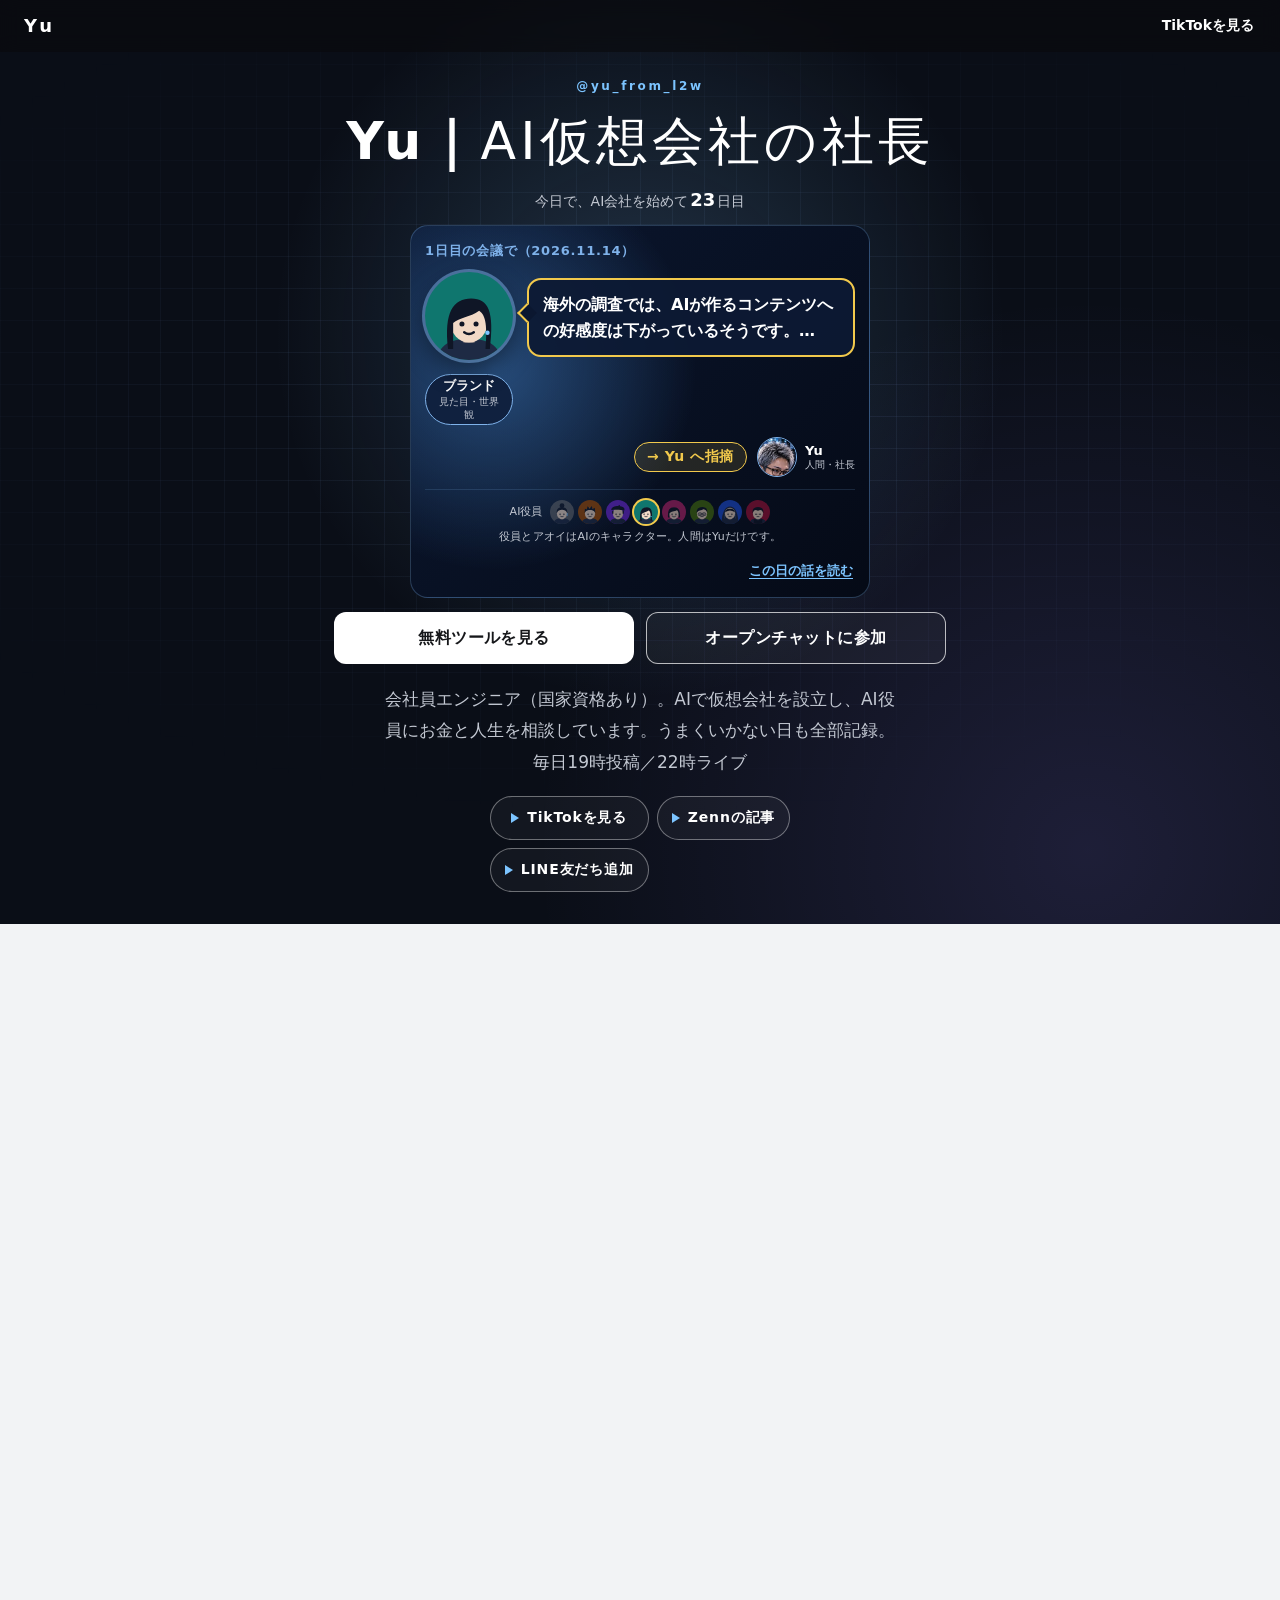
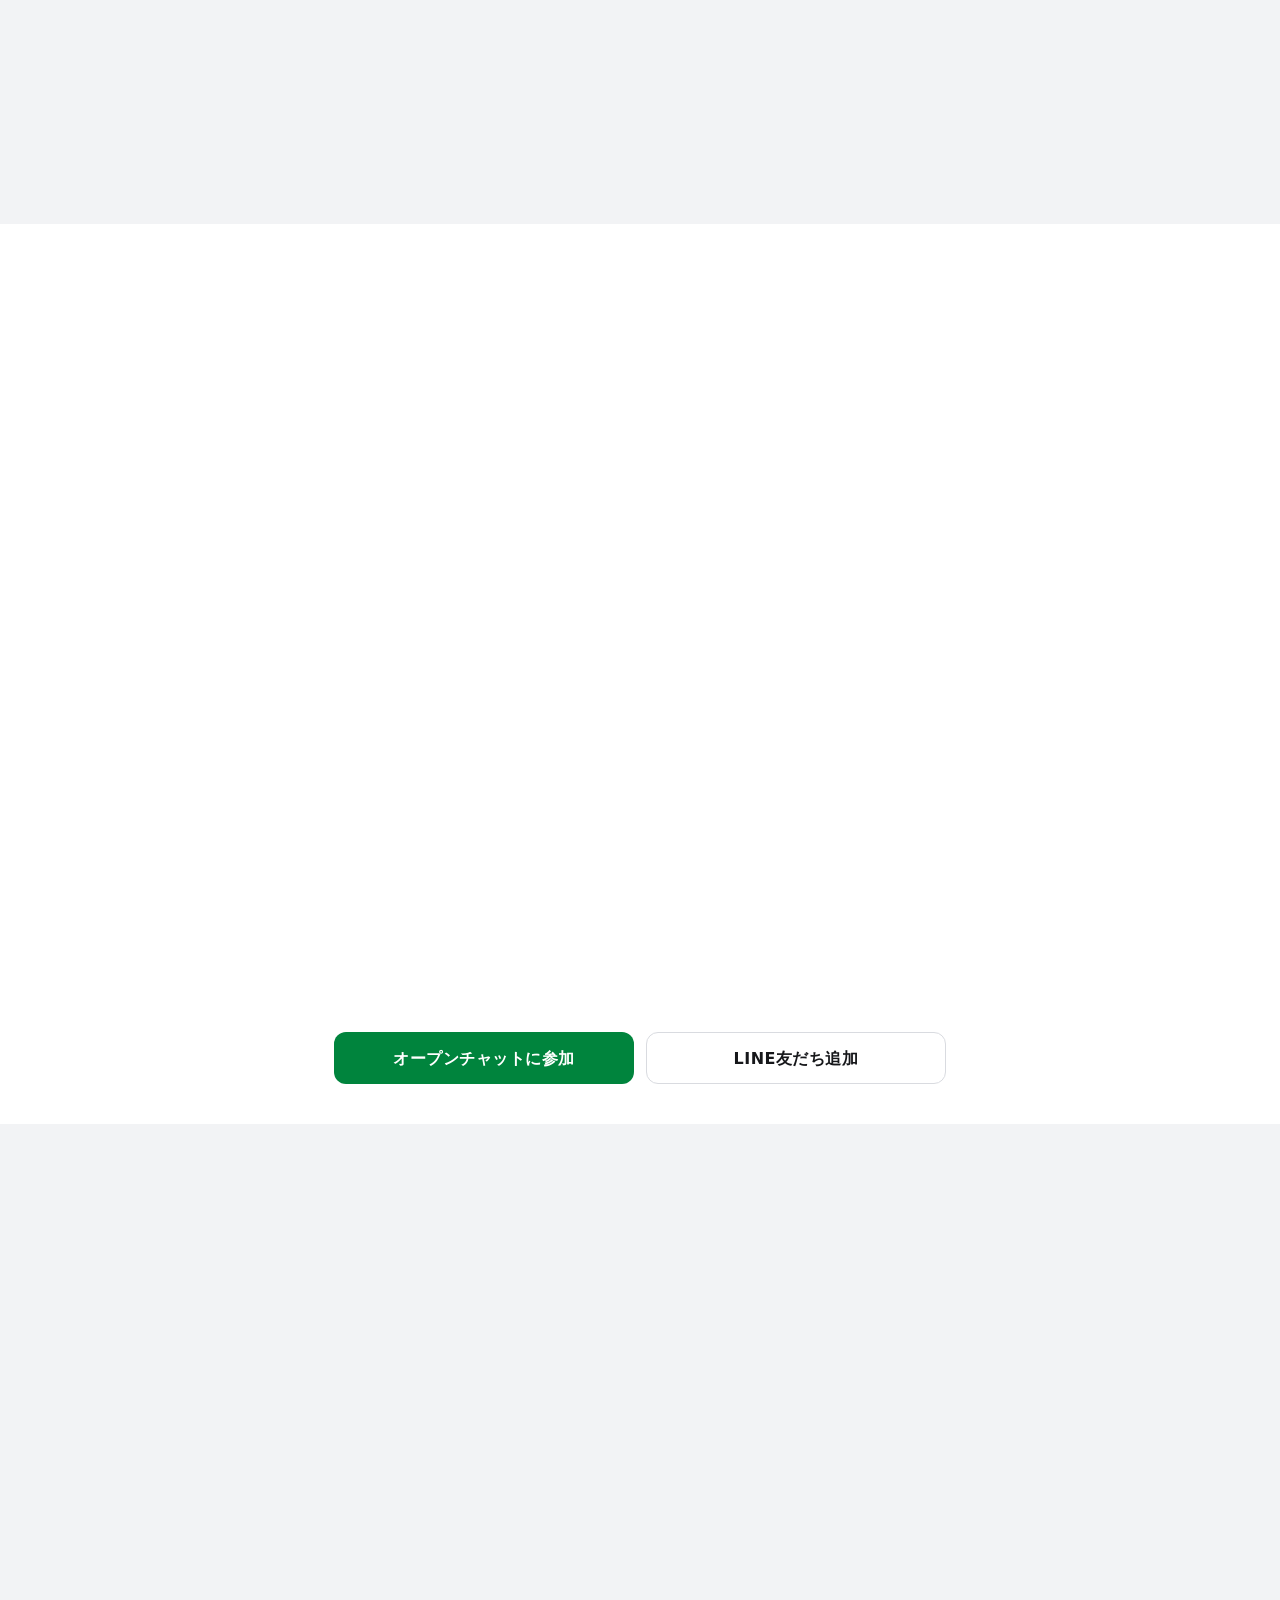
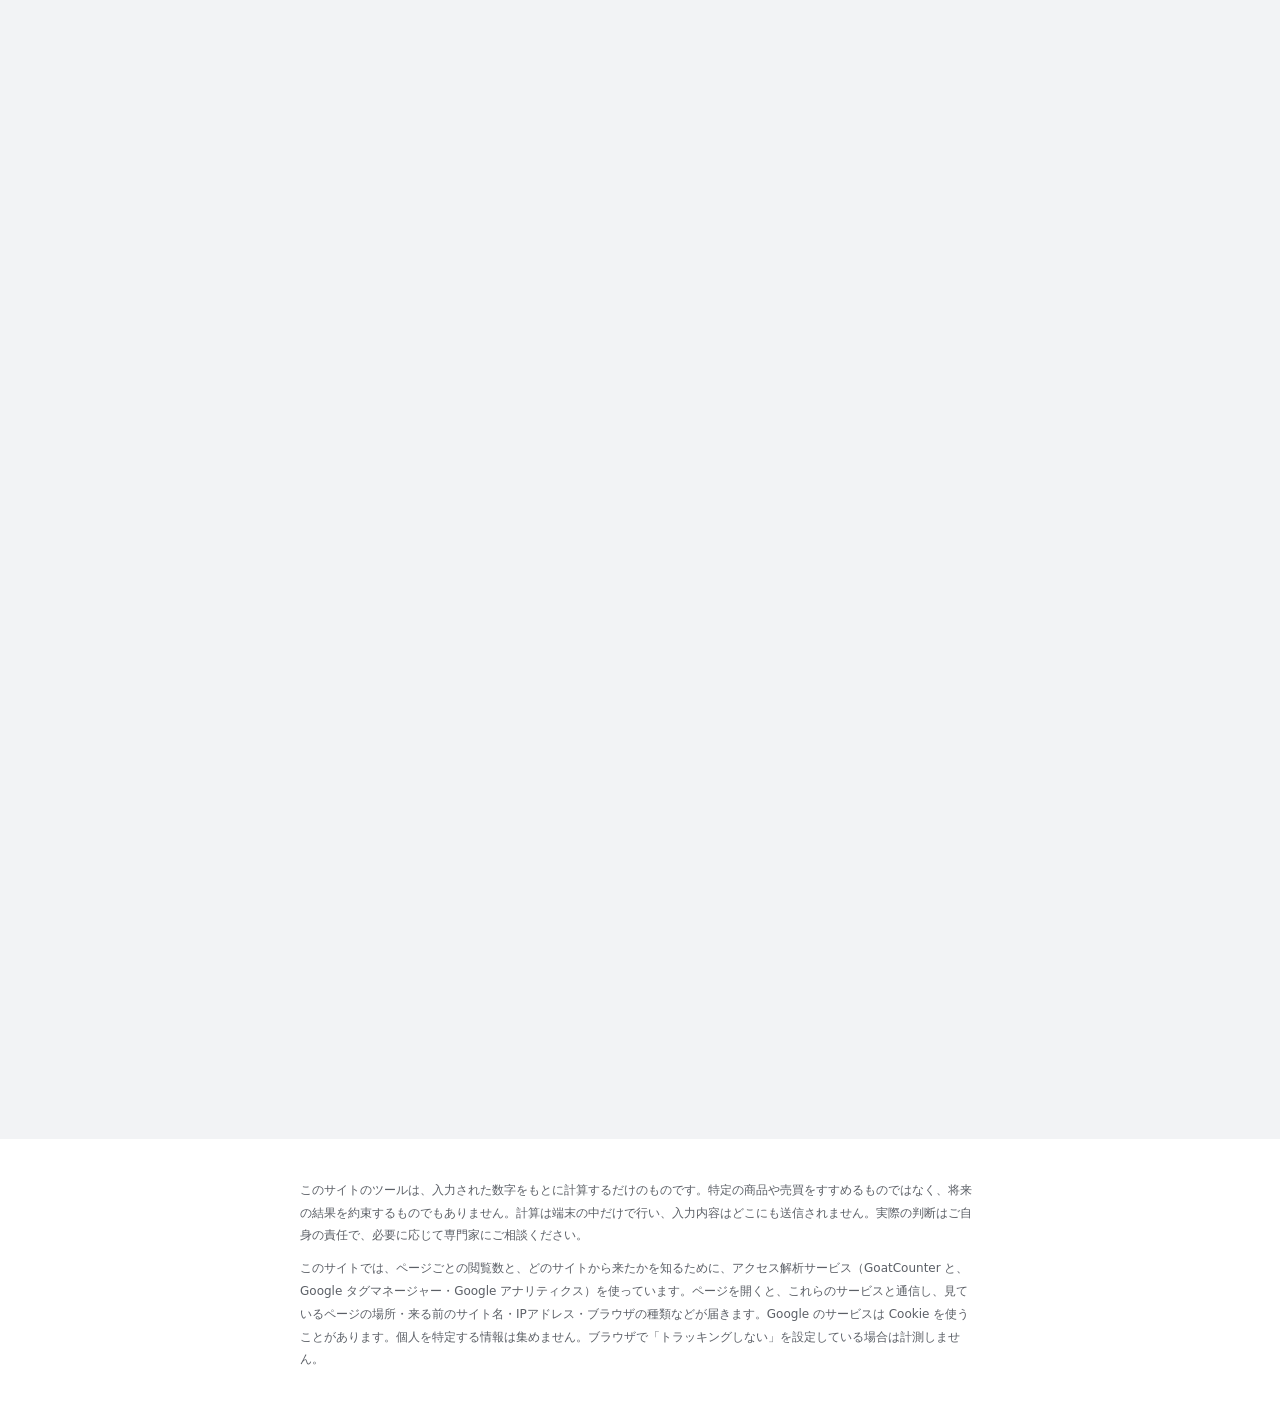
==== index.html @ 92d2a4cf "トップの丸いボタンに Zenn と LINE を追加（2つずつ2行） Co-Authored-By: Claude Opus 5.5 <noreply@anthropic.com> Claude-Se" ====
<!doctype html>
<html lang="ja">
<head>
<meta charset="utf-8">
<!--
  index.html：入口ページの骨組みだけを書くファイル（上から ①ヒーロー ②最新の日記（これまでの会議つき） ②' 無料ツールの1枚のパネル（場所） ③LINEのパネル ③' Yuの道具箱 ④注意書き）。
  見た目は css/variables.css（色・大きさの値）・css/style.css（共通）・css/hero.css（ヒーロー）・css/hero_advice.css（ヒーローの場面）・css/diary.css（日記）・css/diary_recent.css（今日の学び・これまでの会議）、設定（URL）は js/site_config.js、ツールのデータは js/tools_data.js、
  データの検査は js/tools_validate.js、パネルの表示は js/tools_view.js、ボタンの出し分けは js/link_button.js、
  ヒーローの「役員が Yu に提案・指摘する場面」は js/board_quotes_data.js（名言の一覧）・js/board_quote_pick.js（選ぶ）・js/hero_advice.js（表示と「N日目」）と css/hero_advice.css、Yu の写真の読み込み失敗の対応は js/hero_image.js、背景の交互の色は js/panel_tone.js、動きは js/reveal_motion.js、
  URLの # の場所への移動は js/hash_jump.js、最新の日記は js/diary_latest_panel.js・js/diary_recent_view.js（と diary_*.js）、
  「最新の日記」パネルの Zenn の文字リンク（id=diary-zenn）は js/main.js が URL を入れて出し分ける、
  道具箱は js/toolbox_data.js（データ）・toolbox_validate.js（検査）・toolbox_link.js（リンクの出し方）・toolbox_beacon.js（計測用画像）・toolbox_view.js（表示）と css/toolbox.css、流れは js/main.js。
  最新の日記は diary/entries/ のデータを読み込むので、公開サイト（https）か手元のサーバーで開いたときだけ出る。
  ブラウザで直接開くだけで動く（サーバー・インターネット接続は不要。外部のファイルは読み込まない）。
  例外は画像だけ：道具箱の紹介リンクのカードに置く、ASPの計測用の小さな画像（1×1。js/site_config.js の ASP_LIST のホストに限る）と、
  アクセス解析（GoatCounter）への 1×1 の画像の読み込み（js/analytics_*.js。公開サイトで開いたときだけ。ページには置かない）。どちらも読み込めなくても表示は崩れない。
  もう1つの例外：Google タグマネージャー（js/gtm_loader.js。公開サイトで開いたときだけ www.googletagmanager.com の本体を読み込み、Google アナリティクスへ送る）。
-->
<!-- CSP（このページが読み込んでよい場所の制限）。外部は Google タグマネージャー（script・通信・画像）のほかは画像だけ・決まったホストだけ（道具箱の ASP の計測用画像＝js/site_config.js の ASP_LIST の beaconHosts・アクセス解析の送り先）。
     計測の送り先（js/site_config.js の ANALYTICS_HOST）を変えたら、img-src の https://（そのホスト名）も同じに直す。tests/external_hosts.test.js が一致を確かめる -->
<meta http-equiv="Content-Security-Policy" content="default-src 'self'; script-src 'self' https://www.googletagmanager.com; style-src 'self'; img-src 'self' https://yuceo.goatcounter.com https://www18.a8.net https://i.moshimo.com https://www.googletagmanager.com https://*.google-analytics.com; connect-src 'self' https://www.googletagmanager.com https://*.google-analytics.com https://*.analytics.google.com; font-src 'none'; frame-src 'none'; object-src 'none'; base-uri 'self'; form-action 'none'">
<!-- ページの情報を送る範囲：ほかのサイトへ移るときに送るのはサイト名だけ（?date= などを送らない） -->
<meta name="referrer" content="strict-origin-when-cross-origin">
<!-- 共有カードと検索用の説明（requirements_seo.md）。画面には出ない。画像・URL は https://yu-ceo.github.io/ で始まる絶対URL。 -->
<meta name="description" content="会社員エンジニアのYuが、AIで作った仮想会社の役員にお金と人生を相談する実録。AI役員会議の日記と、無料の収支シミュレーターを置いています。">
<meta property="og:title" content="Yu｜AI仮想会社の社長">
<meta property="og:description" content="会社員エンジニアのYuが、AIで作った仮想会社の役員にお金と人生を相談する実録。AI役員会議の日記と、無料の収支シミュレーターを置いています。">
<meta property="og:type" content="website">
<meta property="og:site_name" content="Yu｜AI仮想会社の社長">
<meta property="og:locale" content="ja_JP">
<meta property="og:image" content="https://yu-ceo.github.io/assets/og/og_default.png">
<meta property="og:image:width" content="1200">
<meta property="og:image:height" content="630">
<meta property="og:image:alt" content="夜の部屋でパソコンに向かうYu（AIで作ったアバター）と、『Yu｜AI仮想会社の社長』『AI役員会議で人生を変えにいく、会社員エンジニアの実録』の文字">
<meta name="twitter:card" content="summary_large_image">
<meta property="og:url" content="https://yu-ceo.github.io/">
<link rel="canonical" href="https://yu-ceo.github.io/">
<!-- Google Search Console の所有権の確認（公開されてよい値）。消すと確認が外れるので消さない -->
<meta name="google-site-verification" content="DRMRNizrtKxoNGWkSGP-5yyrqOF_DW4ScWJ_Nh_0c70">
<meta name="viewport" content="width=device-width, initial-scale=1, viewport-fit=cover">
<title>Yu｜AI仮想会社の社長</title>
<!-- 変数（variables.css）を先に読み込む。ほかのCSSがその値を使うため -->
<link rel="stylesheet" href="css/variables.css">
<link rel="stylesheet" href="css/style.css">
<link rel="stylesheet" href="css/hero.css">
<link rel="stylesheet" href="css/hero_advice.css">
<link rel="stylesheet" href="css/diary.css">
<link rel="stylesheet" href="css/diary_recent.css">
<link rel="stylesheet" href="css/toolbox.css">
</head>
<body>

<!-- 上部の固定バー：左に「Yu」（ページの先頭へ）、右に TikTok。URLは js/site_config.js から main.js が入れる -->
<nav class="bar" aria-label="サイトのメニュー">
  <a class="bar-logo" href="#top">Yu</a>
  <a class="bar-link" id="bar-tiktok" target="_blank" rel="noopener" hidden>TikTokを見る</a>
</nav>

<main>
  <!-- ① ヒーロー：小見出し・表示名・「AI会社を始めて N 日目」・役員が Yu に提案／指摘する場面・主役ボタン・プロフィール文・丸ボタン。文言を変えるときはここを直す -->
  <header class="panel hero" id="top">
    <p class="hero-eyebrow">@yu_from_l2w</p>
    <h1 class="hero-title"><span>Yu｜</span><span>AI仮想会社の社長</span></h1>
    <!-- 数字は js/hero_advice.js が入れて表示する（初めての人にも通じるよう「Day N」ではなくこの言い方にした） -->
    <p class="hero-days" id="hero-days" hidden>今日で、AI会社を始めて<b id="hero-days-number"></b>日目</p>
    <!-- 場面（css/hero_advice.css・js/hero_advice.js）。ランダムに選んだ役員を大きく出し、Yu に「提案」か「指摘」をしている場面にする。
         最初は no-quote の印つき（名言を選べないときは、役員の顔の列と説明だけを残し、空の吹き出しを出さないため）。
         Yu の写真は、受け取る側として右下に小さく出す。WebP を先に使い、使えないブラウザだけ yu.jpg を使う。
         width・height は画像の縦横のピクセル数（表示の大きさは CSS が決める。読み込み前に場所を取っておくため） -->
    <div class="hero-stage" id="hero-stage">
      <div class="talk no-quote" id="hero-talk">
        <p class="talk-eyebrow" id="talk-eyebrow"></p>
        <div class="talk-row">
          <div class="talk-who"><span id="talk-face-holder"></span><span class="talk-name" id="talk-name"></span></div>
          <div class="talk-bubble"><p class="talk-text" id="talk-text"></p></div>
        </div>
        <div class="talk-to">
          <span class="talk-tag" id="talk-tag"></span>
          <span class="talk-yu">
            <span class="talk-yu-photo" aria-hidden="true">
              <picture>
                <source srcset="assets/yu.webp" type="image/webp">
                <img id="hero-image" src="assets/yu.jpg" alt="" width="787" height="1400" fetchpriority="high">
              </picture>
            </span>
            <span>Yu<small>人間・社長</small></span>
          </span>
        </div>
        <div class="talk-board" id="talk-board" role="img" aria-label="AI役員8人（秘書・CMO・プロデューサー・ブランドディレクター・アオイ・CFO・CTO・CISO）"></div>
        <p class="scene-cap">役員とアオイはAIのキャラクター。人間はYuだけです。</p>
        <div class="quote-foot"><a id="hero-quote-link" href="diary/">この日の話を読む</a></div>
      </div>
    </div>
    <div class="actions">
      <!-- 主役ボタン：最新の日記へ（js/diary_latest_panel.js が文字と行き先を入れて表示）。日記を出せないときは隠れたままで、下の「無料ツールを見る」が主役 -->
      <a class="btn btn-hero-main" id="hero-main" href="diary/" hidden>今日の会議を読む</a>
      <!-- 最初の主役：行き先（無料ツールのパネル、または「ただいま準備中です」）は main.js が入れる。日記が出せたら隠し、下の丸ボタンに置き換わる -->
      <a class="btn btn-hero-main" id="hero-tools" href="#tool-area">無料ツールを見る</a>
      <a class="btn btn-hero-sub" id="hero-openchat" target="_blank" rel="noopener" hidden>オープンチャットに参加</a>
    </div>
    <p class="hero-profile">会社員エンジニア（国家資格あり）。AIで仮想会社を設立し、AI役員にお金と人生を相談しています。うまくいかない日も全部記録。<span class="nowrap-unit">毎日19時投稿／22時ライブ</span></p>
    <!-- 中央の控えめな丸いボタン（最大4つ・2つずつ2行）。TikTok・Zenn・LINE は URL が正しいときだけ、「無料ツールを見る」は主役が日記になったときだけ表示される -->
    <div class="hero-pills">
      <a class="btn-pill" id="hero-tiktok" target="_blank" rel="noopener" hidden>TikTokを見る</a>
      <a class="btn-pill" id="hero-tools-pill" href="#tool-area" hidden>無料ツールを見る</a>
      <!-- 2行目：Zenn の記事と LINE 公式アカウント。URL が正しいときだけ表示される（js/main.js） -->
      <a class="btn-pill" id="hero-zenn" target="_blank" rel="noopener" hidden>Zennの記事</a>
      <a class="btn-pill" id="hero-line" target="_blank" rel="noopener" hidden>LINE友だち追加</a>
    </div>
  </header>

  <!-- ② 最新の日記（ヒーローのすぐ下）。中身は js/diary_latest_panel.js が入れる。日記を出せないときは隠したまま -->
  <section class="panel diary-panel" id="diary-latest" aria-labelledby="diary-latest-title" hidden>
    <div class="panel-body reveal">
      <p class="eyebrow">DIARY</p>
      <h2 class="panel-title" id="diary-latest-title"><span>経営会議の</span><span>日記</span></h2>
      <article class="diary-card" id="diary-latest-card"></article>
      <!-- 最新の前の3件。1件も出せないときは隠したまま（js/diary_recent_view.js） -->
      <div class="recent" id="diary-recent" hidden>
        <p class="sub-head">これまでの会議</p>
        <ol class="rc-list" id="diary-recent-list"></ol>
      </div>
      <a class="text-link" id="diary-zenn" target="_blank" rel="noopener" hidden>作り方の記事を読む（Zenn）</a>
    </div>
    <div class="actions">
      <a class="btn btn-main" id="diary-latest-read" href="diary/">読む</a>
      <a class="btn btn-sub" href="diary/">一覧を見る</a>
    </div>
  </section>

  <!-- ②' 無料ツール。3枚だったパネルを1枚（1ツール＝1行）にまとめた。中身は js/tools_view.js が作って、この中に入れる -->
  <div id="tool-area"></div>

  <!-- ③ LINEのパネル。上がメイン（オープンチャット）、下がサブ（公式アカウント）。2つとも出せないときはパネルごと隠す -->
  <section class="panel" id="line-panel" aria-labelledby="line-title">
    <div class="panel-body reveal">
      <div class="line-mark" aria-hidden="true">LINE</div>
      <p class="eyebrow">COMMUNITY</p>
      <h2 class="panel-title" id="line-title"><span>AI役員会議の、</span><span>その先へ。</span></h2>
      <p class="panel-desc"><span class="nowrap-unit">会議の裏側や新しいツールのお知らせを届けます。</span><span class="nowrap-unit">見るだけの参加もOK。</span></p>
    </div>
    <div class="actions">
      <a class="btn btn-line" id="line-openchat" target="_blank" rel="noopener" hidden>オープンチャットに参加</a>
      <a class="btn btn-sub" id="line-official" target="_blank" rel="noopener" hidden>LINE友だち追加</a>
    </div>
  </section>

  <!-- ③' Yuの道具箱。カードは js/toolbox_view.js が作って入れる。表示できる道具が0件ならパネルごと隠したまま -->
  <section class="panel toolbox-panel" id="toolbox" aria-labelledby="toolbox-title" hidden>
    <div class="panel-body reveal">
      <p class="eyebrow">Yuの道具箱</p>
      <h2 class="panel-title" id="toolbox-title">実際に使っている物だけ。</h2>
      <!-- PR表示：紹介リンクが1件以上あるときだけ toolbox_view.js が出す -->
      <p class="tb-pr-notice" id="toolbox-pr" hidden><span class="tb-pr" aria-hidden="true">PR</span><span>この区画には広告（PR）を含みます</span></p>
      <div class="tb-genres" id="toolbox-genres"></div>
      <!-- 道具箱の注意書き。文は toolbox_view.js が、表示中の道具に合わせて入れる -->
      <p class="tb-disclaimer" id="toolbox-disclaimer"></p>
    </div>
  </section>
</main>

<!-- ④ 共通の注意書き。文言を変えるときは、ここを直す -->
<footer class="note" id="note">
  <p>このサイトのツールは、入力された数字をもとに計算するだけのものです。特定の商品や売買をすすめるものではなく、将来の結果を約束するものでもありません。計算は端末の中だけで行い、入力内容はどこにも送信されません。実際の判断はご自身の責任で、必要に応じて専門家にご相談ください。</p>
  <p>このサイトでは、ページごとの閲覧数と、どのサイトから来たかを知るために、アクセス解析サービス（GoatCounter と、Google タグマネージャー・Google アナリティクス）を使っています。ページを開くと、これらのサービスと通信し、見ているページの場所・来る前のサイト名・IPアドレス・ブラウザの種類などが届きます。Google のサービスは Cookie を使うことがあります。個人を特定する情報は集めません。ブラウザで「トラッキングしない」を設定している場合は計測しません。</p>
</footer>

<!-- 読み込む順番に意味がある：設定とデータ → 検査 → 表示の部品 → 最後に流れ（main.js）。
     defer（HTMLを読み終えてから、書いた順に動かす）。公開するときは tools/build_bundle.js が1つのファイルにまとめる（計測の3つは別の1つ） -->
<script src="js/site_config.js" defer></script>
<script src="js/tools_data.js" defer></script>
<script src="js/tools_validate.js" defer></script>
<script src="js/hero_image.js" defer></script>
<script src="js/tools_view.js" defer></script>
<script src="js/link_button.js" defer></script>
<script src="js/panel_tone.js" defer></script>
<script src="js/reveal_motion.js" defer></script>
<script src="js/hash_jump.js" defer></script>
<script src="js/diary_day.js" defer></script>
<script src="js/diary_safety.js" defer></script>
<script src="js/diary_speakers.js" defer></script>
<script src="js/diary_validate.js" defer></script>
<script src="js/diary_validate_story.js" defer></script>
<script src="js/diary_markup.js" defer></script>
<script src="js/board_quotes_data.js" defer></script>
<script src="js/board_quote_pick.js" defer></script>
<script src="js/diary_format3_counts.js" defer></script>
<script src="js/diary_validate_format3_media.js" defer></script>
<script src="js/diary_validate_format3.js" defer></script>
<script src="js/diary_format.js" defer></script>
<script src="js/diary_pick.js" defer></script>
<script src="js/diary_load.js" defer></script>
<script src="js/diary_parts.js" defer></script>
<script src="js/diary_hero_view.js" defer></script>
<script src="js/hero_advice.js" defer></script>
<script src="js/diary_recent_view.js" defer></script>
<script src="js/diary_latest_panel.js" defer></script>
<script src="js/toolbox_data.js" defer></script>
<script src="js/toolbox_validate.js" defer></script>
<script src="js/toolbox_link.js" defer></script>
<script src="js/toolbox_beacon.js" defer></script>
<script src="js/toolbox_view.js" defer></script>
<script src="js/main.js" defer></script>
<!-- アクセス解析は最後に読み込む（失敗しても、ほかの表示に影響させないため） -->
<script src="js/gtm_loader.js" defer></script>
<script src="js/analytics_path.js" defer></script>
<script src="js/analytics_beacon.js" defer></script>
<script src="js/analytics_main.js" defer></script>
</body>
</html>
---- css/variables.css ----
/*
 * variables.css：入口ページのデザインの変数（色・文字の大きさ・余白・ボタン・肖像・スクリーンショットの値）
 * index.html から最初に読み込まれ、style.css・hero.css が var(...) で使う。値はデザインの確定版に合わせている。
 * 色・大きさを変えるときは、このファイルだけを直す（ほかのCSSには色や文字の大きさを直接書かない）。
 */

/* ===== ① デザインの変数（色・大きさを変えるときはここだけ直す） ===== */
:root{
  /* 色：明るいパネル */
  --color-white:#ffffff;          /* パネルの背景（白） */
  --color-gray:#f2f3f5;           /* パネルの背景（薄いグレー）。白と交互に使う */
  --color-text:#16171a;           /* 明るいパネルの文字（ほぼ黒） */
  --color-text-sub:#5b5f66;       /* 説明文・注意書き（白・グレーの上でもコントラスト4.5:1以上） */
  --color-line:#d9dbe0;           /* 白ボタン・状態ラベルの枠 */
  /* 色：固定バー */
  --bar-bg:rgba(10,11,14,.62);    /* 半透明の黒。後ろのパネルが少し透ける */
  --bar-text:#ffffff;
  /* 色：ヒーロー（夜の紺の面） */
  --hero-bg-dark:#0a0e17;         /* 背景（夜の紺に近い黒） */
  --hero-text:#ffffff;            /* 文字 */
  --hero-text-sub:#c3c8d2;        /* 説明文（背景に対して約11:1） */
  --hero-accent:#7cc4ff;          /* 差し色（小見出し・細い線・再生の三角）。背景に対して約10:1 */
  --hero-grid:rgba(150,185,255,.08);    /* 背景のグリッド線 */
  --hero-glow:rgba(124,196,255,.20);    /* ほのかな光（青） */
  --hero-glow-2:rgba(150,130,255,.14);  /* ほのかな光（紫） */
  --color-hero-fallback:#1a2234;  /* 肖像の画像が読めないときの、枠の中の色（明るい側） */
  --color-hero-fallback-2:#0d1220;/* 同じく、枠の中の色（暗い側）。2色でななめのグラデーションにする */
  --hero-frame-border:rgba(124,196,255,.38);  /* 肖像の枠の細い線 */
  --hero-frame-halo:rgba(124,196,255,.05);    /* 肖像の枠の外側のうっすらした光 */
  --hero-frame-shadow:rgba(0,0,0,.55);        /* 肖像の下の影 */
  --hero-pill-border:rgba(255,255,255,.38);   /* 丸い「TikTokを見る」の枠 */
  --hero-pill-bg:rgba(255,255,255,.04);       /* 丸い「TikTokを見る」の背景（ほぼ透明） */
  --hero-pill-bg-hover:rgba(255,255,255,.12); /* 同じく、マウスを乗せたとき */
  /* 色：ボタン */
  --color-btn-main:#16171a;       /* 主ボタン（黒塗り） */
  --color-btn-main-text:#ffffff;
  --color-btn-sub:#ffffff;        /* 2つ目のボタン（白） */
  --color-btn-sub-text:#16171a;
  --hero-btn-main:#ffffff;        /* ヒーローの主ボタン（暗い背景の上なので白塗り） */
  --hero-btn-main-text:#16171a;
  --hero-btn-sub-bg:rgba(255,255,255,.04);     /* ヒーローの副ボタンの背景（ほぼ透明） */
  --hero-btn-sub-text:#ffffff;
  --hero-btn-sub-border:rgba(255,255,255,.7);  /* ヒーローの副ボタンの白い枠 */
  --color-line-green:#00843d;     /* LINEパネルの緑（濃いめ）。白文字で約4.8:1。LINEパネルの中だけで使う */
  --color-line-green-text:#ffffff;
  --color-published:#127a3e;      /* 状態「公開中」の点と文字 */
  --color-focus:#3b82f6;          /* キーボード操作のときの枠の色 */
  /* 影 */
  --shot-shadow:0 6px 20px rgba(16,18,24,.12), 0 1px 3px rgba(16,18,24,.08); /* スクリーンショットの薄い影 */
  /* 文字の大きさ（スマホ基準。PC幅では clamp（最小・画面幅に比例・最大の3つで決める書き方）で大きくなる） */
  --fs-bar-logo:18px;             /* 固定バーの「Yu」 */
  --fs-bar-link:14px;             /* 固定バーの「TikTokを見る」 */
  --fs-hero-eyebrow:12px;         /* ヒーローの小見出し「@yu_from_l2w」 */
  --fs-hero-title:clamp(27px, 7.4vw, 52px);
  --fs-hero-profile:clamp(14px, 3.9vw, 17px);
  --fs-pill:14px;                 /* 丸い「TikTokを見る」 */
  --fs-button:16px;               /* 横長のボタン */
  --fs-line-mark:15px;            /* LINEの目印の中の文字 */
  --hero-title-weight:300;        /* 表示名は細め。端末に細字がなければ標準の太さになる */
  --hero-title-track:.08em;       /* 表示名の字間 */
  --fs-eyebrow-track:.22em;       /* 英字の小見出しの字間 */
  --fs-panel-title:clamp(30px, 8vw, 56px);
  --fs-body:clamp(15px, 4.1vw, 19px);
  --fs-label:13px;                /* 小見出し・状態 */
  --fs-note:12px;                 /* 注意書き */
  /* 余白 */
  --bar-height:52px;              /* 固定バーの高さ */
  --gutter:24px;                  /* 左右の余白（スマホ） */
  --panel-pad-top:48px;           /* 固定バーの下からパネルの中身までの余白（デザインの値） */
  --panel-pad-bottom:40px;        /* パネルの下端からボタンまで */
  --hero-pad-top:24px;            /* ヒーローは中身が多く、場面も入れて360×640に収めるため、上の余白をパネルより小さくする */
  --hero-pad-bottom:32px;
  --content-max:680px;            /* PC幅で文章が横に伸びすぎないための上限 */
  --hero-grid-size:32px;          /* 背景のグリッドの間隔（デザインの値） */
  /* ボタン */
  --btn-height:52px;              /* 指で押しやすいよう44px以上 */
  --btn-radius:12px;
  --btn-max:300px;                /* PC幅で横に2つ並べるときの1つの幅 */
  --pill-height:44px;             /* ヒーロー中央の丸い「TikTokを見る」。指で押せる最小の44px */
  /* ヒーローの「役員が Yu に提案・指摘する場面」（css/hero_advice.css）。色は日記の入口画像（design/portal_diary/make_hero.py）と同じ */
  --scene-max:460px;              /* 場面の最大幅。PC幅で大きくなりすぎないため */
  --fs-scene-cap:11px;            /* 場面の下の小さな説明（架空の人物の表示） */
  --talk-bg-1:#0b1730;             /* 場面の背景（左上）。入口画像の紺 */
  --talk-bg-2:#050a16;             /* 場面の背景（右下） */
  --talk-glow:rgba(63,124,192,.55);/* 役員の後ろの青い光 */
  --talk-border:rgba(127,178,234,.28);
  --talk-blue:#7fb2ea;             /* 小見出し・名札の枠・「提案」。紺の上で約8:1 */
  --talk-yellow:#f2c94c;           /* 吹き出しの枠・「指摘」。紺の上で約11:1（赤は入口画像で「まちがい」に使うので避けた） */
  --talk-blue-soft:rgba(127,178,234,.12); /* 「提案」ラベルの中の薄い青 */
  --talk-yellow-soft:rgba(242,201,76,.12); /* 「指摘」ラベルの中の薄い黄 */
  --talk-face-ring:rgba(127,178,234,.5);  /* 大きな顔のまわりの輪 */
  --talk-board-line:rgba(127,178,234,.16);/* 役員の顔の列の上の線 */
  --talk-bubble-bg:rgba(13,26,51,.92); /* 吹き出しの中 */
  --talk-tag-bg:#10213f;           /* 名札の中 */
  --talk-face:88px;                /* 役員の大きな顔 */
  --talk-yu:40px;                  /* 受け取る Yu の写真 */
  --fs-talk-eyebrow:13px;
  --fs-talk-text:16px;
  --fs-talk-name:13px;
  --fs-talk-to:14px;
  --fs-hero-days:14px;            /* 「今日で、AI会社を始めて N 日目」 */
  --t-rise:.35s;                  /* 下から浮かぶ時間 */

  /* ===== 〔第3回〕日記パネル：今日の学び・これまでの会議／無料ツールを1枚に ===== */
  --fs-take-mini:clamp(15px, 4.2vw, 17px); /* カードの「今日の学び」の文 */
  --fs-take-mini-label:12px;      /* 「今日の学び」の札 */
  --take-mini-pad:10px 12px 10px 14px;
  --rc-thumb-w:96px;              /* 小カードの入口画像の幅（16:9 で高さ54px） */
  --rc-min-h:72px;                /* 小カード1枚の押せる高さ（44px以上） */
  --rc-gap:8px;                   /* 小カードどうしの間 */
  --fs-rc-title:clamp(14px, 3.9vw, 16px); /* 小カードの見出し（2行まで） */
  --rc-thumb-bg:#0f1626;          /* 画像が無い日の札（紺）。中の文字は白で約17:1 */
  --fs-rc-thumb-day:13px;
  --tl-shot-w:84px;               /* 無料ツールの行の画面写真の幅 */
  --tl-min-h:88px;                /* 無料ツールの1行の押せる高さ */
  --fs-tl-name:clamp(16px, 4.4vw, 18px);
  --fs-tl-desc:clamp(13px, 3.7vw, 15px);
  --fs-sub-head:13px;             /* 「これまでの会議」などの小見出し */
  --list-max:520px;               /* 小カード・ツールの行を並べる幅の上限 */

  /* ===== 日記（一覧・1件のページ・入口の「最新の日記」パネル） ===== */
  /* 色 */
  --diary-accent:#2563a8;         /* 明るい面の差し色（N日目・読む・節の番号・Yuの名前）。白で約6:1 */
  --diary-card-bg:#ffffff;        /* カードの背景 */
  --diary-card-border:#e3e5e9;    /* カードの細い枠 */
  --diary-card-shadow:0 2px 10px rgba(16,18,24,.06); /* カードの薄い影 */
  --diary-yu-bg:#0f1626;          /* Yu（人間）の吹き出し・顔の背景＝ヒーローと同じ夜の紺 */
  --diary-yu-text:#ffffff;
  --diary-glass:rgba(255,255,255,.06);        /* 紺の帯の中の箱（今日の一言・今日の決定） */
  --diary-glass-border:rgba(124,196,255,.30); /* 同じく、細い枠 */
  --av-ring:#ffffff;              /* 小さな顔を重ねるときの白いふち */
  /* 話者の色（名前の文字・顔の丸の背景）。白・グレーの上でどれもコントラスト4.5:1以上 */
  --sp-secretary:#5b5f66;         /* 秘書 */
  --sp-aoi:#b4236b;               /* アオイ */
  --sp-cmo:#a14a00;               /* CMO（失敗・学びの線にも使う） */
  --sp-producer:#6d28d9;          /* プロデューサー */
  --sp-brand:#0f766e;             /* ブランドディレクター */
  --sp-cfo:#466f0d;               /* CFO（LINEの緑と見分けるため黄みのオリーブ） */
  --sp-cto:#1d4ed8;               /* CTO */
  --sp-ciso:#9f1239;              /* CISO */
  --sp-yu:#7cc4ff;                /* Yu（紺の面の上で使うとき） */
  /* 文字の大きさ */
  --fs-diary-day:clamp(40px, 12vw, 72px);         /* 1件のページの帯の「N」（細字） */
  --fs-diary-day-label:clamp(14px, 4vw, 18px);    /* 帯の「AI会社を始めて」「日目」 */
  --fs-diary-h1:clamp(22px, 6vw, 34px);           /* 一覧・1件の見出し */
  --fs-diary-card-title:clamp(17px, 4.6vw, 20px); /* カードの見出し・節の見出し */
  --fs-diary-body:clamp(15px, 4.1vw, 17px);       /* 本文・抜粋・吹き出し */
  --fs-diary-pick:clamp(16px, 4.5vw, 19px);       /* 今日の一言のセリフ */
  --fs-diary-notice-title:clamp(20px, 5.4vw, 26px);   /* 0件・読み込み失敗の見出し */
  --fs-diary-notfound-title:clamp(22px, 6vw, 32px);   /* 「見つかりませんでした」の見出し */
  --fs-diary-meta:13px;           /* N日目・日付・凡例・名前 */
  --fs-diary-link:14px;           /* 「戻る」リンク・1件のページの日付 */
  --fs-diary-read:15px;           /* 一覧のカードの「読む」 */
  --fs-diary-small:12px;          /* 小さな補足（今日の一言の名前・+N・節の番号） */
  --fs-diary-role:11px;           /* 名前の横の役の説明・つかみの小見出し */
  /* 余白・形 */
  --diary-section-gap:40px;       /* 1件のページの節と節のあいだ */
  --diary-card-radius:16px;       /* カード */
  --diary-line-radius:14px;       /* 吹き出し */
  --diary-line-indent:28px;       /* 吹き出しの反対側に空ける幅（Yuは右寄せ・AIは左寄せ） */
  --diary-card-max:520px;         /* 入口のパネルのカードの最大幅 */
  --diary-summary-lines:3;        /* 抜粋の最大の行数（入口のパネル）。はみ出す分は…で省略 */
  --diary-summary-lines-list:2;   /* 抜粋の最大の行数（一覧のカード） */
  --back-height:44px;             /* 「戻る」リンクの高さ（指で押せる最小） */
  /* 話者の顔アイコン */
  --av-size:40px;                 /* 吹き出しの横 */
  --av-size-lg:48px;              /* 今日の一言 */
  --av-size-sm:26px;              /* 一覧・パネル・今日の参加の小さな顔 */
  --av-overlap:6px;               /* 小さな顔を重ねる幅 */
  /* 〔v3〕新しい形（1トピックの話）の1件のページ・図（css/diary_entry.css で使う） */
  --fs-diary-story:clamp(15px, 4.2vw, 17px);    /* 01 何が問題だったか の段落 */
  --diary-story-leading:1.95;                   /* 段落の行間（読み物なので本文より少し広く） */
  --diary-para-gap:14px;                        /* 段落と段落のあいだ */
  --diary-story-rule:#d9dbe0;                   /* 段落の左の細い線（前提の説明の目印） */
  --diary-decision-bg:#0f1626;                  /* 03 Yuの決定の箱（Yuの吹き出しと同じ夜の紺） */
  --diary-decision-text:#ffffff;
  --diary-decision-label:#7cc4ff;               /* 箱の中の「DECISION」 */
  --fs-diary-decision:clamp(17px, 4.7vw, 20px); /* 決定の文（本文より一段大きく・太く） */
  --diary-decision-pad:18px;                    /* 決定の箱の内側 */
  --diary-flow-height:32px;                     /* 道しるべの札（押せない飾りなので44pxは不要） */
  --diary-flow-bg:#f2f3f5;
  --diary-flow-text:#5b5f66;
  --fs-diary-flow:12px;
  --diary-fig-max:420px;                        /* 図の最大幅（PC）。スマホは本文の幅いっぱい */
  --diary-fig-bg:#ffffff;                       /* 図の白いふち */
  --diary-fig-border:#e3e5e9;                   /* 図の細い枠 */
  --diary-fig-pad:10px;                         /* 図のふちの幅 */
  --diary-fig-radius:16px;                      /* 図の角の丸み */
  --fs-diary-caption:13px;                      /* 図の下の説明（caption） */
  --diary-result-mark:#2563a8;                  /* 04 結果と学びの印（旧形式の「失敗・学び」のオレンジと分ける） */
  /* 〔v4〕3版目：太字・ハイライト・今日の学び（css/diary_entry.css の .f3 と .d-take で使う） */
  --diary-strong-weight:700;                    /* 本文（400）の中の太字 */
  --diary-strong-on-dark:#7cc4ff;               /* もとが太い文（紺の箱の決定・帯の決定・今日の一言）の中の太字の色。紺の上で約9:1 */
  --diary-mark-bg:#ffdf6b;                      /* ハイライト（黄色のマーカー）。文字 #16171a との差 約13:1。白・グレー・紺のどこでも同じ */
  --diary-mark-text:#16171a;
  --diary-mark-pad:0 .18em;                     /* マーカーの左右のすき間 */
  --diary-mark-radius:3px;                      /* マーカーの角 */
  --diary-take-bg:#fff8db;                      /* 今日の学びの枠（薄い黄色） */
  --diary-take-border:#f1dc8f;
  --diary-take-label:#7a5a00;                   /* 「今日の学び」の小見出しの文字（薄い黄色の上で約6:1） */
  --diary-take-bar:#ffdf6b;                     /* 枠の左の太い線 */
  --fs-diary-take:clamp(17px, 4.7vw, 20px);     /* 今日の学びの1文（決定と同じ大きさ。太さは普通にして太字を見分けられるように） */
  --fs-diary-take-label:12px;                   /* 「今日の学び」の小見出し */
  --diary-take-pad:18px 18px 18px 22px;         /* 枠の内側 */

  /* ===== 道具箱（css/toolbox.css で使う） ===== */
  --tb-card-bg:#ffffff;           /* 道具カードの背景 */
  --tb-card-border:#e3e5e9;       /* 道具カードの細い枠・注意書きの区切り線（日記のカードと同じ） */
  --tb-card-shadow:0 2px 10px rgba(16,18,24,.05); /* カードの薄い影 */
  --tb-genre-mark:#2563a8;        /* ジャンル見出しの左の短い線（日記の差し色と同じ青） */
  --tb-pr-bg:#fff4e0;             /* 「PR」の印・PR表示の背景（うすい琥珀色。LINEの緑と取り合わないよう緑は使わない） */
  --tb-pr-border:#e8c88f;         /* 同じく、枠 */
  --tb-pr-text:#7a4300;           /* 「PR」の文字。背景 #fff4e0 に対して約7.6:1（読みやすさの基準4.5:1以上） */
  --tb-btn-bg:#ffffff;            /* カードのボタン（白地＋枠。LINEのメインボタンより控えめにするため） */
  --tb-btn-text:#16171a;
  --tb-btn-border:#c9ccd3;        /* ボタンの枠（白の上で輪郭が分かる濃さ） */
  --fs-tb-title:clamp(26px, 7vw, 44px); /* 道具箱の見出し（文字数が多いので、ほかの見出しより一段小さく） */
  --fs-tb-genre:13px;             /* ジャンルの見出し */
  --fs-tb-name:clamp(16px, 4.4vw, 18px); /* 道具の名前 */
  --fs-tb-note-text:clamp(14px, 3.9vw, 16px); /* Yuの一言 */
  --fs-tb-pr-notice:clamp(15px, 4.1vw, 17px); /* PR表示（本文とほぼ同じ大きさ。広告の表示を小さくしないため） */
  --fs-tb-pr-badge:12px;          /* カードの「PR」の印 */
  --fs-tb-btn:14px;               /* カードのボタン */
  --fs-tb-disclaimer:13px;        /* 道具箱の注意書き（ページ最下部の12pxより少し大きく） */
  --tb-max:680px;                 /* 道具箱の中身の最大幅（ほかのパネルと同じ） */
  --tb-card-radius:14px;          /* カードの角丸 */
  --tb-card-pad:16px;             /* カードの内側の余白 */
  --tb-card-gap:12px;             /* カードとカードのあいだ */
  --tb-genre-gap:28px;            /* ジャンルとジャンルのあいだ */
  --tb-btn-height:44px;           /* カードのボタンの高さ（指で押せる最小の大きさ） */
  --tb-btn-radius:10px;           /* ボタンの角丸 */
}
---- css/style.css ----
/*
 * style.css：入口ページの共通の見た目（基本・固定バー・全画面パネル・ボタン・ツール・LINE・注意書き・動き）
 * index.html から読み込まれる。色・大きさの値は variables.css、ヒーローだけの見た目は hero.css。
 * 構成：②固定バー ③パネル共通 ⑤ボタン ⑥ツール ⑦LINE ⑧注意書き ⑨動き（①は variables.css、④は hero.css）
 * スマホ幅（360px）を基準にし、640px以上ではボタンを横に並べる。外部のフォント・画像は読み込まない。
 */

/* ===== 基本 ===== */
*,*::before,*::after{box-sizing:border-box}
html{-webkit-text-size-adjust:100%}
body{
  margin:0;
  background:var(--color-white);
  color:var(--color-text);
  font-family:system-ui,-apple-system,"Hiragino Sans","Hiragino Kaku Gothic ProN","Yu Gothic UI","Meiryo",sans-serif;
  line-height:1.7;
  overflow-x:hidden; /* スマホ幅で横スクロールを出さないため */
}
a{color:inherit}
[hidden]{display:none !important} /* 隠したボタン・パネルの場所が空いて見えないようにする */
/* 動きを減らす設定の人には、ページ内移動のなめらかなスクロールも出さない */
@media (prefers-reduced-motion:no-preference){ html{scroll-behavior:smooth} }

/* ===== ② 上部の固定バー（どのパネルの上でも同じ見た目） ===== */
.bar{
  position:fixed;
  inset:0 0 auto 0;
  z-index:20;
  height:var(--bar-height);
  padding:0 var(--gutter);
  padding-top:env(safe-area-inset-top); /* iPhoneの画面上部の切り欠きに文字が隠れないようにする */
  display:flex;
  align-items:center;
  justify-content:space-between;
  background:var(--bar-bg);
  color:var(--bar-text);
  -webkit-backdrop-filter:blur(10px);
  backdrop-filter:blur(10px);       /* 後ろのパネルをぼかして、文字を読みやすくする */
}
.bar-logo{
  font-weight:600;
  font-size:var(--fs-bar-logo);
  letter-spacing:.2em;
  text-decoration:none;
  min-height:44px;                  /* 指で押せる高さ */
  display:flex;
  align-items:center;
}
.bar-link{
  font-size:var(--fs-bar-link);
  font-weight:600;
  text-decoration:none;
  min-height:44px;                  /* 指で押せる高さ */
  display:flex;
  align-items:center;
  padding:0 2px;
}
.bar-link:hover{text-decoration:underline}

/* ===== ③ 全画面パネル（共通） ===== */
.panel{
  position:relative;
  min-height:100vh;
  min-height:100svh; /* svh（スマホのアドレスバーを除いた画面の高さ）が使えないブラウザは上の vh を使う */
  display:flex;
  flex-direction:column;
  align-items:center;
  text-align:center;
  padding:calc(var(--bar-height) + var(--panel-pad-top)) var(--gutter) var(--panel-pad-bottom);
}
.panel-body{
  flex:1;
  display:flex;
  flex-direction:column;
  justify-content:center;
  width:100%;
  max-width:var(--content-max);
}
.tone-white{background:var(--color-white)}
.tone-gray{background:var(--color-gray)}

/* ===== ⑤ ボタン（角丸の横長。パネルの下部に最大2つ） ===== */
.actions{
  width:100%;
  max-width:var(--content-max);
  display:flex;
  flex-direction:column;
  gap:12px;
  align-items:center;
}
.btn{
  display:flex;
  align-items:center;
  justify-content:center;
  width:100%;
  max-width:var(--btn-max);
  min-height:var(--btn-height);
  padding:0 24px;
  border-radius:var(--btn-radius);
  font-size:var(--fs-button);
  font-weight:700;
  text-decoration:none;
  letter-spacing:.03em;
  border:1.5px solid transparent;
  transition:opacity .15s;
}
.btn:hover{opacity:.86}
.btn:focus-visible,
.btn-pill:focus-visible,
.bar a:focus-visible{outline:3px solid var(--color-focus);outline-offset:3px}
.btn-main{background:var(--color-btn-main);color:var(--color-btn-main-text)}
.btn-sub{background:var(--color-btn-sub);color:var(--color-btn-sub-text);border-color:var(--color-line)}
/* ヒーロー用（暗い背景の上で読める配色。緑はLINEパネルだけなので使わない） */
.btn-hero-main{background:var(--hero-btn-main);color:var(--hero-btn-main-text)}
.btn-hero-sub{background:var(--hero-btn-sub-bg);color:var(--hero-btn-sub-text);border-color:var(--hero-btn-sub-border)}
/* LINEパネル用 */
.btn-line{background:var(--color-line-green);color:var(--color-line-green-text)}
/* 640px以上（タブレット・PC幅）では、ボタンを横に並べる */
@media (min-width:640px){ .actions{flex-direction:row;justify-content:center} }

/* ===== ⑥ ツールのパネル ===== */
.eyebrow{
  margin:0 0 16px;
  font-size:var(--fs-label);
  font-weight:600;
  letter-spacing:var(--fs-eyebrow-track);
  color:var(--color-text-sub);
}
/* 小見出しの下の細い線（ヒーローの細い線とそろえる） */
.eyebrow::after{
  content:"";
  display:block;
  width:24px;
  height:1px;
  margin:10px auto 0;
  background:currentColor;
  opacity:.55;
}
.panel-title{
  margin:0;
  font-size:var(--fs-panel-title);
  line-height:1.35;
  font-weight:600;
  letter-spacing:.04em;
}
.panel-title span{display:inline-block}
.panel-desc{margin:18px auto 0;max-width:30em;font-size:var(--fs-body);color:var(--color-text-sub)}
.status{
  display:inline-flex;
  align-items:center;
  gap:8px;
  margin:22px auto 0;
  padding:6px 14px;
  border-radius:999px;
  font-size:var(--fs-label);
  font-weight:700;
  border:1px solid var(--color-line);
  background:var(--color-white);
}
/* 状態の前の丸い点（文字と同じ色） */
.status::before{content:"";width:8px;height:8px;border-radius:50%;background:currentColor}
.status-published{color:var(--color-published)}
.status-preparing{color:var(--color-text-sub)}
.tone-white .status{background:var(--color-gray);border-color:transparent}
/* 無料ツールの1枚のパネル：1ツール＝1行（行全体が押せる）。画面写真は左・名前と説明は右 */
.tl-list{
  list-style:none;
  margin:24px auto 0;
  padding:0;
  width:100%;
  max-width:var(--list-max);
  display:flex;
  flex-direction:column;
  gap:10px;
  text-align:left;
}
.tl-row{
  display:grid;
  grid-template-columns:var(--tl-shot-w) minmax(0,1fr);
  gap:12px;
  align-items:start;
  min-height:var(--tl-min-h);
  padding:12px;
  border-radius:14px;
  background:var(--color-white);
  border:1px solid var(--diary-card-border);
  box-shadow:var(--diary-card-shadow);
  text-decoration:none;
}
a.tl-row:hover{border-color:var(--diary-accent)}
/* 画像がない行は、文字の部分だけを横いっぱいに使う */
.tl-row > span:only-child{grid-column:1 / -1}
.tl-shot{
  width:var(--tl-shot-w);
  aspect-ratio:3 / 4;               /* 画面写真は縦長。上の部分だけ見せる */
  object-fit:cover;
  object-position:top;
  border-radius:8px;
  border:1px solid var(--color-line);
  background:var(--color-gray);
}
.tl-name{margin:0;font-size:var(--fs-tl-name);font-weight:700;line-height:1.4}
.tl-desc{margin:4px 0 0;font-size:var(--fs-tl-desc);line-height:1.6;color:var(--color-text-sub)}
.tl-foot{display:flex;align-items:center;justify-content:space-between;gap:8px;margin-top:8px}
.tl-foot .status{margin:0;padding:2px 10px;font-size:12px}
.tl-foot b{font-size:15px;color:var(--diary-accent)}
.tool-panel .panel-desc{margin-top:14px}

/* ===== ⑦ LINEのパネル ===== */
.nowrap-unit{display:inline-block} /* 文の途中で改行させず、文の切れ目で折り返す */
/* 「LINE」の目印。公式ロゴは使わず、文字と緑の角丸だけで作る */
.line-mark{
  width:56px;
  height:56px;
  margin:0 auto 22px;
  border-radius:16px;
  background:var(--color-line-green);
  display:flex;
  align-items:center;
  justify-content:center;
  color:var(--color-line-green-text);
  font-weight:800;
  font-size:var(--fs-line-mark);
  letter-spacing:.04em;
}

/* ===== ⑧ 注意書き ===== */
.note{padding:40px var(--gutter) calc(48px + env(safe-area-inset-bottom));text-align:left}
.note p{
  margin:0 auto;
  max-width:var(--content-max);
  font-size:var(--fs-note);
  line-height:1.9;
  color:var(--color-text-sub);
}

/* ===== ⑨ スクロールで少し浮かび上がる動き（js/reveal_motion.js が html に anim をつけたときだけ） ===== */
/* 動きを減らす設定（prefers-reduced-motion: reduce）の人には出さない */
@media (prefers-reduced-motion:no-preference){
  .anim .reveal{opacity:0;transform:translateY(16px);transition:opacity .6s ease,transform .6s ease}
  .anim .reveal.is-in{opacity:1;transform:none}
}
---- css/hero.css ----
/*
 * hero.css：最初の全画面パネル（ヒーロー）の見た目
 * 夜の紺の背景（グリッド線とほのかな光をCSSだけで描く）・表示名・「N日目」・丸いボタン。役員が Yu に提案・指摘する場面は css/hero_advice.css。
 * index.html と日記のページから読み込まれる。色・大きさの値は variables.css。ボタンの共通の形は style.css の「⑤ ボタン」。
 * 夜の紺の背景（グリッド線・光）は、日記の見出しの帯（.night）でも同じものを使う。
 */

/* ===== ④ ヒーロー（夜の紺の面） ===== */
.hero{
  color:var(--hero-text);
  background:var(--hero-bg-dark);
  overflow:hidden;
  isolation:isolate;
  padding-top:calc(var(--bar-height) + var(--hero-pad-top));
  padding-bottom:var(--hero-pad-bottom);
}
/* 背景のグリッド線。CSSだけで描き、中央だけ見えて端は消えるようにする */
.hero::before,
.night::before{
  content:"";
  position:absolute;
  inset:0;
  z-index:1;
  pointer-events:none;
  background:
    linear-gradient(var(--hero-grid) 1px, transparent 1px) 0 0 / var(--hero-grid-size) var(--hero-grid-size),
    linear-gradient(90deg, var(--hero-grid) 1px, transparent 1px) 0 0 / var(--hero-grid-size) var(--hero-grid-size);
  -webkit-mask-image:radial-gradient(ellipse 85% 60% at 50% 42%, #000 20%, transparent 78%);
  mask-image:radial-gradient(ellipse 85% 60% at 50% 42%, #000 20%, transparent 78%); /* マスクの #000 は「見せる範囲」の印で、色ではない */
}
/* ほのかな光（青と紫のぼかし） */
.hero::after,
.night::after{
  content:"";
  position:absolute;
  inset:0;
  z-index:1;
  pointer-events:none;
  background:
    radial-gradient(circle at 50% 36%, var(--hero-glow), transparent 42%),
    radial-gradient(circle at 85% 92%, var(--hero-glow-2), transparent 40%);
}
.hero > *,
.night > *{position:relative;z-index:2}
/* 日記の見出しの帯：ヒーローと同じ夜の紺の面（グリッド線と光は上の ::before・::after） */
.night{
  position:relative;
  color:var(--hero-text);
  background:var(--hero-bg-dark);
  overflow:hidden;
  isolation:isolate;
}
.hero-eyebrow{
  margin:auto 0 10px;
  font-size:var(--fs-hero-eyebrow);
  font-weight:600;
  letter-spacing:var(--fs-eyebrow-track);
  color:var(--hero-accent);
}
.hero-title{
  margin:0;
  font-size:var(--fs-hero-title);
  line-height:1.35;
  font-weight:var(--hero-title-weight);
  letter-spacing:var(--hero-title-track);
}
.hero-title span{display:inline-block}            /* 「Yu｜」「AI仮想会社の社長」の切れ目で改行させる */
.hero-title span:first-child{font-weight:600}
/* 「今日で、AI会社を始めて 8 日目」。数字だけ少し大きく */
.hero-days{margin:8px 0 0;font-size:var(--fs-hero-days);color:var(--hero-text-sub)}
.hero-days b{font-size:18px;color:var(--hero-text);margin:0 2px}
.hero-profile{
  text-wrap:pretty;                 /* 最後の行が1文字だけにならないようにする */
  margin:20px auto 0;
  max-width:30em;
  font-size:var(--fs-hero-profile);
  line-height:1.85;
  color:var(--hero-text-sub);
}
.hero > .actions{margin-top:14px}   /* 場面のすぐ下。名前・場面・主ボタンが最初の画面に収まるようにするため */
.hero > .hero-pills{margin-bottom:auto} /* 上の余白（.hero-eyebrow の auto）と同じだけ下にも余白をとり、中身を真ん中寄りに置く */

/* ヒーロー中央の「TikTokを見る」：丸い小さめのボタン（下の2つのボタンより控えめ） */
.btn-pill{
  display:inline-flex;
  align-items:center;
  justify-content:center;
  gap:10px;
  align-self:center;
  min-height:var(--pill-height);
  margin-top:18px;
  padding:0 22px;
  border-radius:999px;              /* 両端を丸くする */
  font-size:var(--fs-pill);
  font-weight:600;
  letter-spacing:.06em;
  text-decoration:none;
  color:var(--hero-text);
  border:1px solid var(--hero-pill-border);
  background:var(--hero-pill-bg);
  transition:background .15s;
}
.btn-pill:hover{background:var(--hero-pill-bg-hover)}
/* 再生の三角（画像を使わず、CSSの枠線だけで描く） */
.btn-pill::before{
  content:"";
  width:0;
  height:0;
  border-style:solid;
  border-width:5px 0 5px 8px;
  border-color:transparent transparent transparent var(--hero-accent);
}

/* 丸いボタン（「TikTokを見る」「無料ツールを見る」「Zennの記事を読む」「LINEで友だち追加」）を並べる行。スマホでは2つずつ2行になる */
.hero-pills{
  display:grid;
  grid-template-columns:repeat(2, minmax(0, max-content)); /* 2つずつ2行に並べる */
  justify-content:center;
  gap:8px;
  margin-top:18px;
}
.hero-pills .btn-pill{margin-top:0;padding:0 14px;gap:8px;white-space:nowrap}
/* 丸いボタンが2つとも隠れているときは、行ごと隠す（場所が空いて見えないようにする） */
.hero-pills:not(:has(.btn-pill:not([hidden]))){display:none}
---- css/hero_advice.css ----
/*
 * hero_advice.css：ヒーローの「AI役員が Yu に提案・指摘する場面」の見た目と動き（第3回）
 * ランダムに選んだ役員を大きく出し、名札・黄色い枠の吹き出し・「→ Yu へ提案／指摘」のラベル・受け取る Yu の写真・AI役員8人の小さな顔の列を置く。
 * 色と作りは日記の入口画像（design/portal_diary/make_hero.py）と同じ（紺のグラデーション・青い光・黄色い枠・青い枠の名札）。
 * 中身は js/hero_advice.js が入れる。名言が選べないときは .no-quote の印がつき、顔の列と説明だけを残す。
 * 動きは1回だけ（くり返さない）。動きを減らす設定の人には動かさない。index.html から読み込まれる（hero.css の後）。色・大きさの値は variables.css。
 */

/* 場面の入れ物。幅の上限を決めて中央に置く */
.hero-stage{
  width:100%;
  max-width:var(--scene-max);
  margin:10px auto 0;
}
.talk{
  position:relative;
  overflow:hidden;
  padding:14px 14px 4px;
  border-radius:18px;
  border:1px solid var(--talk-border);
  background:
    radial-gradient(circle at 18% 38%, var(--talk-glow), transparent 46%),
    linear-gradient(135deg, var(--talk-bg-1), var(--talk-bg-2));
  text-align:left;
}
.talk-eyebrow{margin:0 0 10px;font-size:var(--fs-talk-eyebrow);font-weight:700;letter-spacing:.06em;color:var(--talk-blue)}
/* 顔と吹き出しを横に並べる。iPhone の Safari で吹き出しの文字が消えたため、grid ではなく単純な flex にしている */
.talk-row{display:flex;gap:14px;align-items:flex-start}
.talk-who{flex:0 0 var(--talk-face);display:flex;flex-direction:column;align-items:center;gap:6px}
/* 役員の大きな顔（今は顔の絵 speakers.svg を大きくしたもの。差し替えは js/site_config.js の SPEAKER_FACE_FILE） */
.avatar.talk-face{
  width:var(--talk-face);
  height:var(--talk-face);
  box-shadow:0 0 0 3px var(--talk-face-ring), 0 10px 26px rgba(0,0,0,.45);
}
/* 名札：青い枠・名前と役の説明 */
.talk-name{
  display:inline-flex;
  flex-direction:column;
  align-items:center;
  max-width:100%;
  padding:3px 10px;
  border-radius:999px;
  background:var(--talk-tag-bg);
  border:1.5px solid var(--talk-blue);
  color:var(--hero-text);
  font-size:var(--fs-talk-name);
  font-weight:700;
  line-height:1.3;
  text-align:center;
}
.talk-name small{font-size:10px;font-weight:400;color:var(--hero-text-sub)}
/* 吹き出し：黄色い枠。三角は左（役員の顔の側）を向ける */
.talk-bubble{
  flex:1 1 0;
  min-width:0;
  position:relative;
  margin-top:6px;
  padding:12px 14px;
  border-radius:14px;
  background:var(--talk-bubble-bg);
  border:2px solid var(--talk-yellow);
}
.talk-bubble::before{
  content:"";
  position:absolute;
  left:-9px;
  top:26px;
  width:14px;
  height:14px;
  background:var(--talk-bg-1);
  border-left:2px solid var(--talk-yellow);
  border-bottom:2px solid var(--talk-yellow);
  transform:rotate(45deg);
}
.talk-text{margin:0;font-size:var(--fs-talk-text);font-weight:700;line-height:1.6;color:var(--hero-text);word-break:normal;overflow-wrap:break-word}
/* 「→ Yu へ提案／指摘」と受け取る Yu */
.talk-to{display:flex;align-items:center;justify-content:flex-end;gap:10px;margin-top:12px}
.talk-tag{
  display:inline-flex;
  align-items:center;
  min-height:30px;
  padding:0 12px;
  border-radius:999px;
  font-size:var(--fs-talk-to);
  font-weight:800;
  letter-spacing:.04em;
}
.talk-tag.k-teian{color:var(--talk-blue);border:1.5px solid var(--talk-blue);background:var(--talk-blue-soft)}
.talk-tag.k-shiteki{color:var(--talk-yellow);border:1.5px solid var(--talk-yellow);background:var(--talk-yellow-soft)}
.talk-yu{display:inline-flex;align-items:center;gap:8px;font-size:13px;font-weight:700;color:var(--hero-text);line-height:1.25}
.talk-yu small{display:block;font-size:10px;font-weight:400;color:var(--hero-text-sub)}
/* Yu の写真：丸く切り取る。元の写真は部屋全体が写っているので、拡大して顔だけを丸に入れる（加工はせず、大きさと位置だけ。値は試作と同じ）。
   312.5%＝丸の幅の約3.1倍／-121.6%・-127.7%＝顔が丸の真ん中に来る位置 */
.talk-yu-photo{
  position:relative;
  display:block;
  flex:none;
  width:var(--talk-yu);
  height:var(--talk-yu);
  overflow:hidden;
  border-radius:50%;
  border:1.5px solid var(--talk-blue);
  background:var(--diary-yu-bg);
}
.talk-yu-photo picture{display:block}
.talk-yu-photo img{
  position:absolute;
  max-width:none;
  height:auto;
  width:312.5%;
  left:-121.6%;
  top:-127.7%;
}
/* AI役員8人の小さな顔の列。話した役員だけ黄色い輪・ほかは薄く */
.talk-board{
  display:flex;
  align-items:center;
  justify-content:center;
  gap:4px;
  margin-top:12px;
  padding-top:10px;
  border-top:1px solid var(--talk-board-line);
}
.talk-board .avatar{width:24px;height:24px;box-shadow:none;opacity:.55}
.talk-board .avatar.on{opacity:1;box-shadow:0 0 0 2px var(--talk-yellow)}
.talk-board .lbl{margin-right:4px;font-size:11px;color:var(--hero-text-sub)}
.scene-cap{
  margin:4px 0 0;
  font-size:var(--fs-scene-cap);
  color:var(--hero-text-sub);
  text-align:center;
  letter-spacing:.02em;
}
.quote-foot{display:flex;align-items:center;justify-content:flex-end;gap:8px;margin-top:2px;font-size:13px}
.quote-foot a{
  display:inline-flex;
  align-items:center;
  min-height:44px; /* 指で押せる最小の高さ */
  padding:0 2px;
  font-weight:700;
  color:var(--hero-accent);
  text-decoration:underline;
  text-underline-offset:3px;
}
/* 名言が選べない（0件・読み込み失敗）ときは、役員の顔・吹き出し・ラベル・リンクを出さない（空の吹き出しを残さない） */
.talk.no-quote .talk-row,
.talk.no-quote .talk-to,
.talk.no-quote .quote-foot,
.talk.no-quote .talk-eyebrow{display:none}

/* 動き：顔・吹き出し・ラベルが少し下から浮かんで止まる（1回だけ。くり返さない）
 * 透明（opacity:0）から始めると、動きが止まる環境（省電力・裏のタブなど）で吹き出しが見えないままになる。
 * そのため位置だけを動かし、文字は最初から見えるようにしておく */
@keyframes talk-rise{
  from{transform:translateY(8px)}
  to{transform:none}
}
/* 吹き出しは動かさない（iPhone の Safari で中の文字が出なくなったため） */
.talk-who,
.talk-to{animation:talk-rise var(--t-rise) ease-out}
/* 動きを減らす設定の人には動かさず、最後の形だけ見せる */
@media (prefers-reduced-motion:reduce){
  .talk-who,
  .talk-to{animation:none}
}
---- css/diary.css ----
/*
 * diary.css：経営会議の日記の共通の見た目（入口の「最新の日記」パネル・一覧ページ・話者の顔・紺の見出しの帯）
 * index.html と diary/ のページから読み込まれる。色・大きさの値は variables.css。
 * 1件のページだけで使う見た目（節・吹き出し・冒頭のつかみ）は diary_entry.css。
 * 夜の紺の背景（.night）は hero.css、ボタン・注意書きの形は style.css と共通。
 * クラス名の頭の「d-」は「diary（日記）」の印（ほかのページの見た目と名前がぶつからないようにするため）。
 */

/* ===== 「N日目」と日付の小さな行（パネル・一覧で共通） ===== */
.d-meta{
  display:flex;
  flex-wrap:wrap;
  align-items:baseline;
  gap:4px 10px;
  margin:0;
  font-size:var(--fs-diary-meta);
  color:var(--color-text-sub);
}
.d-day{font-weight:700;letter-spacing:.12em;color:var(--diary-accent)}

/* 抜粋：決まった行数まで。はみ出した分は「…」で省略する（-webkit-line-clamp＝行数で切る指定） */
.d-summary{
  margin:8px 0 0;
  font-size:var(--fs-diary-body);
  line-height:1.75;
  color:var(--color-text-sub);
  display:-webkit-box;
  -webkit-box-orient:vertical;
  -webkit-line-clamp:var(--diary-summary-lines);
  line-clamp:var(--diary-summary-lines);
  overflow:hidden;
  overflow-wrap:anywhere;           /* 長い英数字でも横にはみ出さない */
}

/* ===== 話者の顔アイコン（丸。背景が話者の色。絵は assets/speakers.svg） ===== */
.avatar{
  position:relative;
  display:inline-block;
  flex:none;
  width:var(--av-size);
  height:var(--av-size);
  border-radius:50%;
  overflow:hidden;
  background:var(--sp, var(--sp-secretary));
}
.avatar svg{display:block;width:100%;height:100%}
/* Yu（人間）の顔の背景は夜の紺。細い枠でほかの役員と見分ける */
.avatar.sp-yu{background:var(--diary-yu-bg);box-shadow:inset 0 0 0 1.5px var(--hero-frame-border)}
.avatar-large{width:var(--av-size-lg);height:var(--av-size-lg)}
.avatar-small{width:var(--av-size-sm);height:var(--av-size-sm);box-shadow:0 0 0 2px var(--av-ring)}
/* 話者ごとの色（--sp に入れ、顔の背景・名前の文字で使う） */
.sp-secretary{--sp:var(--sp-secretary)}
.sp-aoi{--sp:var(--sp-aoi)}
.sp-cmo{--sp:var(--sp-cmo)}
.sp-producer{--sp:var(--sp-producer)}
.sp-brand{--sp:var(--sp-brand)}
.sp-cfo{--sp:var(--sp-cfo)}
.sp-cto{--sp:var(--sp-cto)}
.sp-ciso{--sp:var(--sp-ciso)}
.sp-yu{--sp:var(--sp-yu)}
/* 登場した話者の小さな顔を、少し重ねて並べる */
.faces{display:flex;align-items:center;padding-left:var(--av-overlap)}
.faces .avatar{margin-left:calc(var(--av-overlap) * -1)}
.faces .faces-more{margin-left:6px;font-size:var(--fs-diary-small);font-weight:700;color:var(--color-text-sub)}
.night .faces .avatar-small{box-shadow:0 0 0 2px var(--hero-bg-dark)}
.night .faces .faces-more{color:var(--hero-text-sub)}

/* ===== 入口ページの「最新の日記」パネル（ほかのパネルと同じ全画面の形） ===== */
.diary-panel .panel-body{align-items:center}
.diary-card{
  position:relative;
  width:100%;
  max-width:var(--diary-card-max);
  margin:26px auto 0;
  padding:20px 20px 22px;
  text-align:left;
  background:var(--diary-card-bg);
  border:1px solid var(--diary-card-border);
  border-radius:var(--diary-card-radius);
  box-shadow:var(--diary-card-shadow);
}
/* カードの上の短い線（日誌の目印。差し色） */
.diary-card::before{
  content:"";
  position:absolute;
  left:20px;
  top:-1px;
  width:32px;
  height:2px;
  background:var(--diary-accent);
  border-radius:2px;
}
.diary-card h3{
  margin:8px 0 0;
  font-size:var(--fs-diary-card-title);
  line-height:1.5;
  font-weight:700;
  overflow-wrap:anywhere;
}
.diary-card .faces{margin-top:14px}
.diary-panel .actions{margin-top:28px}

/* ===== 「戻る」リンク（一覧・1件の上部） ===== */
.back-row{max-width:var(--content-max);margin:0 auto;padding:calc(var(--bar-height) + 8px) var(--gutter) 0}
.back-link{
  display:inline-flex;
  align-items:center;
  gap:8px;
  min-height:var(--back-height);
  font-size:var(--fs-diary-link);
  font-weight:600;
  text-decoration:none;
  color:var(--hero-text-sub);
}
/* 左向きの矢印（CSSの線だけで描く） */
.back-link::before{
  content:"";
  width:8px;
  height:8px;
  border-left:1.5px solid currentColor;
  border-bottom:1.5px solid currentColor;
  transform:rotate(45deg);
}
.back-link:hover{text-decoration:underline}

/* ===== 一覧・1件の見出しの帯（夜の紺の中身） ===== */
.d-head{padding:0 0 36px}
.d-head-inner{max-width:var(--content-max);margin:0 auto;padding:16px var(--gutter) 0}
.d-eyebrow{
  margin:0 0 10px;
  font-size:var(--fs-hero-eyebrow);
  font-weight:600;
  letter-spacing:var(--fs-eyebrow-track);
  color:var(--hero-accent);
}
.d-h1{
  margin:0;
  font-size:var(--fs-diary-h1);
  line-height:1.45;
  font-weight:600;
  letter-spacing:.04em;
  overflow-wrap:anywhere;
}
.d-lead{
  margin:12px 0 0;
  font-size:var(--fs-diary-body);
  line-height:1.85;
  color:var(--hero-text-sub);
  overflow-wrap:anywhere;
}
.d-count{margin:16px 0 0;font-size:var(--fs-diary-meta);color:var(--hero-text-sub);letter-spacing:.04em}

/* ===== 一覧ページ ===== */
.d-listwrap{background:var(--color-gray);padding:28px var(--gutter) 8px}
.d-list{
  list-style:none;
  margin:0 auto;
  padding:0;
  max-width:var(--content-max);
  display:flex;
  flex-direction:column;
  gap:14px;
}
.d-month{
  margin:14px 0 -2px;
  font-size:var(--fs-label);
  font-weight:700;
  letter-spacing:.1em;
  color:var(--color-text-sub);
}
.d-month:first-child{margin-top:0}
/* カード全体が1つのリンク（どこを押しても開ける＝指で押しやすい） */
.d-item a{
  display:block;
  padding:18px 18px 16px;
  background:var(--diary-card-bg);
  border:1px solid var(--diary-card-border);
  border-radius:var(--diary-card-radius);
  box-shadow:var(--diary-card-shadow);
  text-decoration:none;
  color:inherit;
  transition:border-color .15s;
}
.d-item a:hover{border-color:var(--diary-accent)}
.d-item a:focus-visible{outline:3px solid var(--color-focus);outline-offset:3px}
.d-item h2{
  margin:6px 0 0;
  font-size:var(--fs-diary-card-title);
  line-height:1.5;
  font-weight:700;
  overflow-wrap:anywhere;
}
.d-item .d-summary{-webkit-line-clamp:var(--diary-summary-lines-list);line-clamp:var(--diary-summary-lines-list)}
/* カードの下の行：左に登場した話者の小さな顔、右に「読む」 */
.d-read{
  display:flex;
  align-items:center;
  justify-content:space-between;
  gap:8px;
  margin-top:8px;
}
.d-read .read-label{
  display:inline-flex;
  align-items:center;
  gap:8px;
  min-height:44px;                  /* 指で押せる高さ */
  padding:0 4px 0 12px;
  font-size:var(--fs-diary-read);
  font-weight:700;
  color:var(--diary-accent);
}
/* 右向きの矢印（CSSの線だけで描く） */
.d-read .read-label::after{
  content:"";
  width:7px;
  height:7px;
  border-right:2px solid currentColor;
  border-top:2px solid currentColor;
  transform:rotate(45deg);
}
/* 0件・読み込み失敗のときの案内 */
.d-empty{max-width:var(--content-max);margin:0 auto;padding:40px 8px 48px;text-align:center}
.d-empty h2{margin:0;font-size:var(--fs-diary-notice-title);font-weight:600;letter-spacing:.04em}
.d-empty p{margin:12px auto 0;max-width:26em;font-size:var(--fs-diary-body);color:var(--color-text-sub)}
.d-empty .actions{margin-top:24px}

/* ===== 日記のページの注意書き（2段落） ===== */
.d-page-note{border-top:1px solid var(--diary-card-border);margin-top:32px}
.note p + p{margin-top:10px}

/* Zenn への文字のリンク（ボタンではない。押せる高さ44px以上・下線つき・新しい色は使わない） */
.text-link{
  display:inline-flex;
  align-items:center;
  justify-content:center;
  min-height:44px;
  padding:0 8px;
  color:inherit;
  text-decoration:underline;
}
.text-link[hidden]{display:none}
.diary-panel .text-link{margin-top:12px}
.d-zenn{margin-top:12px}
.d-zenn[hidden]{display:none}
.d-zenn p{margin:0 0 4px}

/* ===== カードの一番上の入口画像（入口の「最新の日記」・日記一覧）。16:9・幅いっぱい・角丸 ===== */
.d-card-hero{display:block;width:100%;height:auto;aspect-ratio:16 / 9;margin:0 0 12px;border-radius:calc(var(--diary-card-radius) - 6px)}
.d-card-hero[hidden]{display:none}
---- css/diary_recent.css ----
/*
 * diary_recent.css：入口の「最新の日記」パネルの〔第3回〕の追加分の見た目
 * 今日の学び（ある日だけ）・「これまでの会議」（最新の前の3件の小カード）。中身は js/diary_latest_panel.js・js/diary_recent_view.js が作る。
 * index.html から読み込まれる（diary.css の後）。色・大きさの値は variables.css。
 */

/* ===== 〔第3回〕入口の「最新の日記」：今日の学び・これまでの会議（小カード） ===== */
/* 今日の学び（ある日だけ）。薄い黄色の枠・左に太い線 */
.take-mini{
  margin:12px 0 0;
  padding:var(--take-mini-pad);
  border-radius:10px;
  background:var(--diary-take-bg);
  border:1px solid var(--diary-take-border);
  border-left:5px solid var(--diary-take-bar);
  text-align:left;
}
.take-mini small{display:block;font-size:var(--fs-take-mini-label);font-weight:700;color:var(--diary-take-label);letter-spacing:.06em}
.take-mini p{
  margin:2px 0 0;
  font-size:var(--fs-take-mini);
  font-weight:700;
  line-height:1.55;
  display:-webkit-box;
  -webkit-box-orient:vertical;
  -webkit-line-clamp:2;
  line-clamp:2;
  overflow:hidden;                  /* 3行目以降は「…」で省く */
}
/* 学びがある日は抜粋を2行にして、カードが長くなりすぎないようにする */
.diary-card.has-take .d-summary{-webkit-line-clamp:2;line-clamp:2}

.recent{width:100%;max-width:var(--list-max);margin:28px auto 0;text-align:left}
.sub-head{margin:0 0 10px;font-size:var(--fs-sub-head);font-weight:700;letter-spacing:.1em;color:var(--color-text-sub)}
.rc-list{list-style:none;margin:0;padding:0;display:flex;flex-direction:column;gap:var(--rc-gap)}
.rc-list a{
  display:grid;
  grid-template-columns:var(--rc-thumb-w) minmax(0,1fr);
  gap:12px;
  align-items:center;
  min-height:var(--rc-min-h);
  padding:9px;
  border-radius:12px;
  background:var(--diary-card-bg);
  border:1px solid var(--diary-card-border);
  text-decoration:none;
}
.rc-list a:hover{border-color:var(--diary-accent)}
/* 入口画像（16:9）の場所。画像が無い・読めない日は、紺の札の「N日目」がそのまま見える */
.rc-thumb{
  position:relative;
  width:var(--rc-thumb-w);
  aspect-ratio:16 / 9;
  border-radius:8px;
  overflow:hidden;
  background:var(--rc-thumb-bg);
  color:var(--hero-text);
  display:flex;
  align-items:center;
  justify-content:center;
  font-size:var(--fs-rc-thumb-day);
  font-weight:600;
  letter-spacing:.06em;
}
.rc-thumb img{position:absolute;inset:0;width:100%;height:100%;object-fit:cover}
.rc-list .d-meta{font-size:12px;gap:2px 8px}
.rc-title{
  display:-webkit-box;
  -webkit-box-orient:vertical;
  -webkit-line-clamp:2;
  line-clamp:2;
  overflow:hidden;
  margin:2px 0 0;
  font-size:var(--fs-rc-title);
  font-weight:700;
  line-height:1.45;
  overflow-wrap:anywhere;
}
---- css/toolbox.css ----
/*
 * toolbox.css：「Yuの道具箱」パネルの見た目（カード・PRの印・PR表示・ボタン・計測用画像の置き方・注意書き）
 * 色や大きさの値は css/variables.css の「道具箱」の節にまとめている。値を変えるときはそちらを直す。
 * スマホ幅（360px）は1列、640px以上は2列。横スクロールは出さない。
 * index.html から読み込まれる。中身（カード）は js/toolbox_view.js が作る。
 */

/* パネル：ほかのパネルと同じ全画面の形。道具が多いときは高さが伸びてよい（中身を上から並べる） */
.toolbox-panel .panel-body{justify-content:flex-start;max-width:var(--tb-max)}
.toolbox-panel .panel-title{font-size:var(--fs-tb-title)}

/* PR表示：見出しのすぐ下。本文と同じくらいの大きさ・濃い文字にする（広告であることを隠さないため） */
.tb-pr-notice{
  display:flex;align-items:center;justify-content:center;gap:10px;
  margin:18px auto 0;padding:10px 14px;
  max-width:100%;
  border:1px solid var(--tb-pr-border);border-radius:12px;
  background:var(--tb-pr-bg);
  color:var(--color-text);
  font-size:var(--fs-tb-pr-notice);font-weight:600;line-height:1.5;
  text-align:left;
}
.tb-pr-notice .tb-pr{flex:none}

/* 「PR」の印（カード・PR表示で共通の見た目。どこが広告かを結びつけやすくするため） */
.tb-pr{
  display:inline-flex;align-items:center;justify-content:center;
  min-width:34px;height:24px;padding:0 8px;
  border:1px solid var(--tb-pr-border);border-radius:6px;
  background:var(--tb-pr-bg);color:var(--tb-pr-text);
  font-size:var(--fs-tb-pr-badge);font-weight:800;letter-spacing:.08em;line-height:1;
}

/* ジャンルのまとまり（見出し＋カードの一覧） */
.tb-genres{margin-top:28px;text-align:left}
.tb-genre + .tb-genre{margin-top:var(--tb-genre-gap)}
.tb-genre-title{
  display:flex;align-items:center;gap:10px;
  margin:0 0 12px;
  font-size:var(--fs-tb-genre);font-weight:700;letter-spacing:.12em;
  color:var(--color-text-sub);
}
.tb-genre-title::before{content:"";width:16px;height:2px;border-radius:2px;background:var(--tb-genre-mark)}
.tb-list{list-style:none;margin:0;padding:0;display:grid;grid-template-columns:1fr;gap:var(--tb-card-gap)}
/* 640px以上（タブレット・パソコン幅）では2列に並べる */
@media (min-width:640px){ .tb-list{grid-template-columns:1fr 1fr} }

/* 道具のカード（名前・Yuの一言・下の行に「PR」とボタン） */
.tb-card{
  position:relative;                /* 計測用画像を角に重ねて置くため（レイアウトに影響させない） */
  display:flex;flex-direction:column;
  min-width:0;                      /* 長い名前でもカードが横にはみ出さないようにする */
  padding:var(--tb-card-pad);
  background:var(--tb-card-bg);
  border:1px solid var(--tb-card-border);
  border-radius:var(--tb-card-radius);
  box-shadow:var(--tb-card-shadow);
}
.tb-name{margin:0;font-size:var(--fs-tb-name);font-weight:700;line-height:1.5;overflow-wrap:anywhere}
.tb-note{margin:6px 0 0;font-size:var(--fs-tb-note-text);line-height:1.75;color:var(--color-text-sub);overflow-wrap:anywhere}

/* 下の行：左に「PR」、右にボタン。リンクなしの道具では行ごと作らない（ボタンの場所を空けないため） */
.tb-foot{display:flex;align-items:center;justify-content:space-between;gap:10px;margin-top:auto;padding-top:12px}
.tb-foot .tb-btn{margin-left:auto}
.tb-btn{
  display:inline-flex;align-items:center;justify-content:center;gap:8px;
  min-height:var(--tb-btn-height);padding:0 16px;
  border:1.5px solid var(--tb-btn-border);border-radius:var(--tb-btn-radius);
  background:var(--tb-btn-bg);color:var(--tb-btn-text);
  font-size:var(--fs-tb-btn);font-weight:700;text-decoration:none;letter-spacing:.03em;
  transition:border-color .15s;
}
.tb-btn:hover{border-color:var(--color-text)}
.tb-btn:focus-visible{outline:3px solid var(--color-focus);outline-offset:3px}
/* 新しいタブで開く印（右上向きの矢印「↗」）。画像を読み込まず、CSSの線だけで描く */
.tb-btn::after{
  content:"";width:8px;height:8px;margin-left:2px;
  border-right:2px solid currentColor;border-top:2px solid currentColor;
  background:linear-gradient(to top right, transparent 42%, currentColor 42%, currentColor 58%, transparent 58%);
}

/* 計測用画像（1×1）：カードの右下の角に重ねて置く。画像があってもなくても、カードの高さ・ボタンの位置は変わらない */
.tb-beacon{position:absolute;right:0;bottom:0;width:1px;height:1px;border:0;pointer-events:none}

/* 道具箱の注意書き（パネルの下部） */
.tb-disclaimer{
  margin:32px 0 0;padding-top:18px;
  border-top:1px solid var(--tb-card-border);
  font-size:var(--fs-tb-disclaimer);line-height:1.85;
  color:var(--color-text-sub);text-align:left;
}
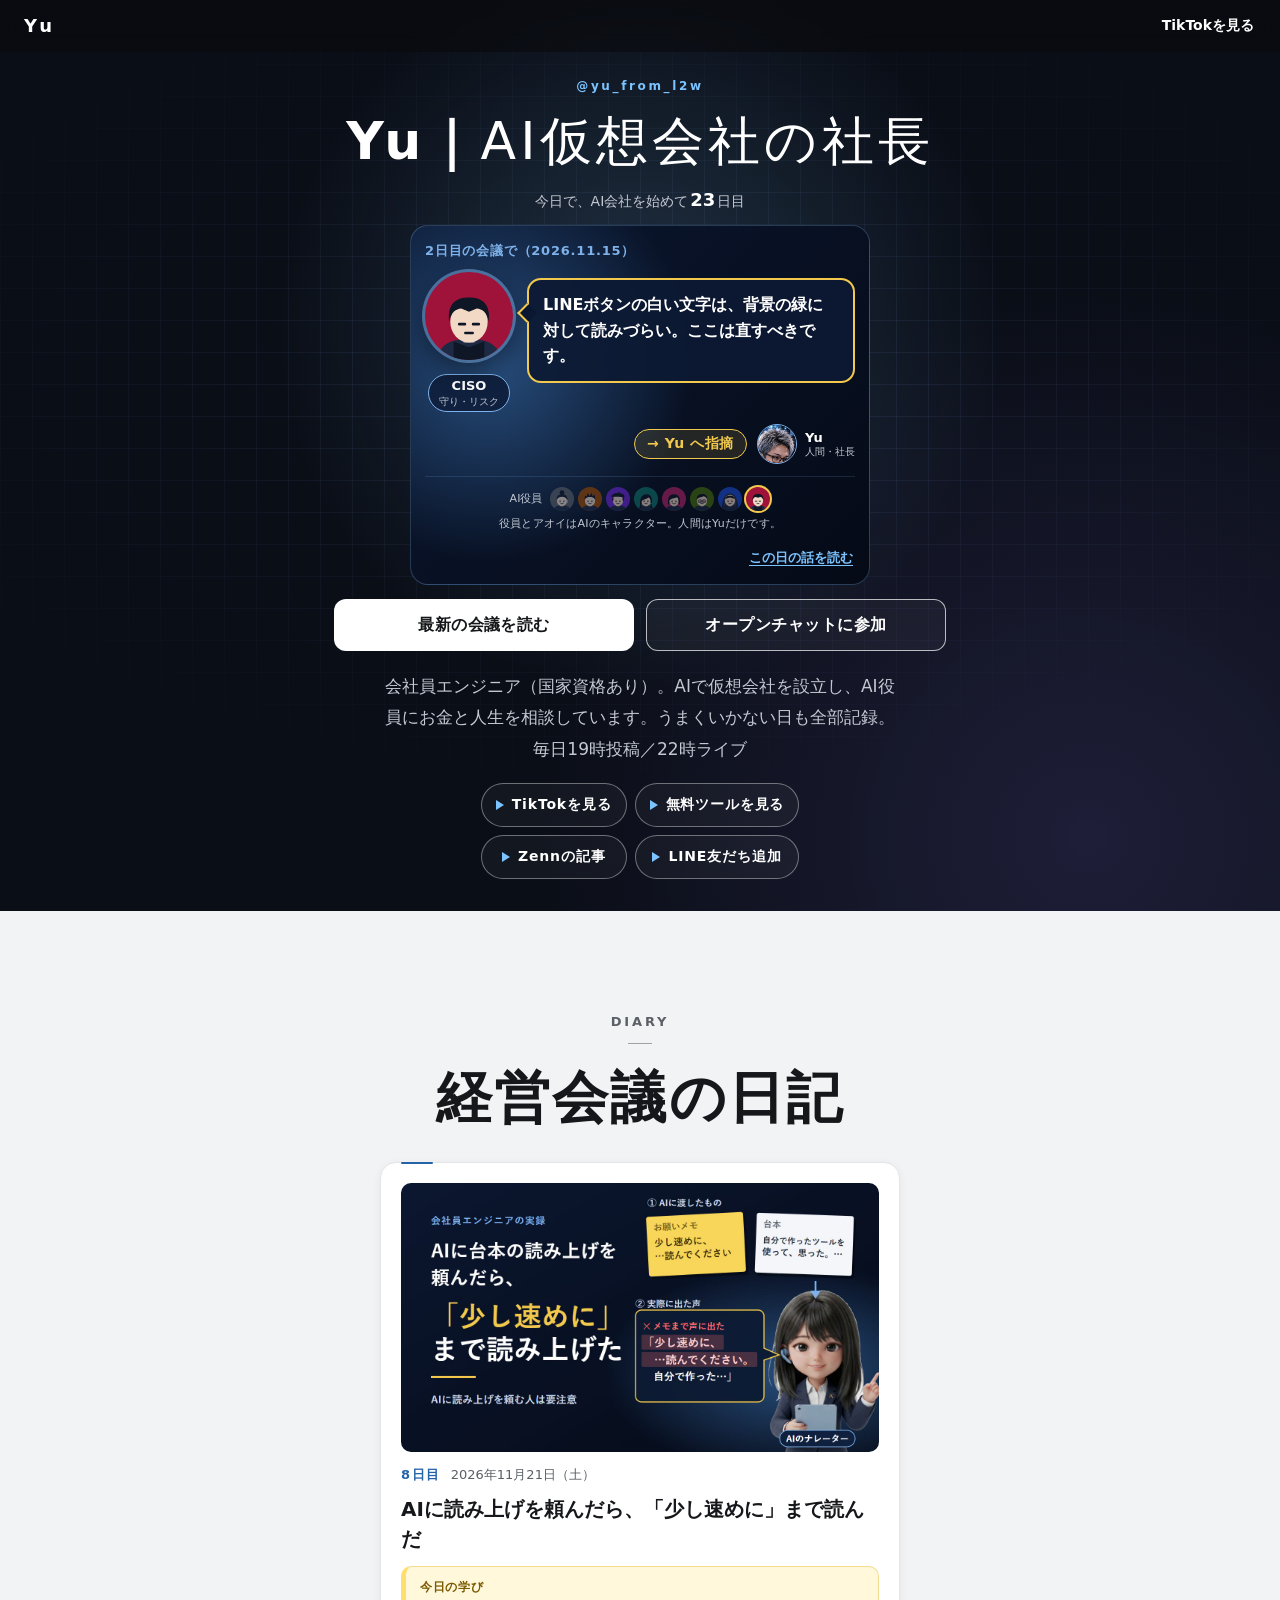
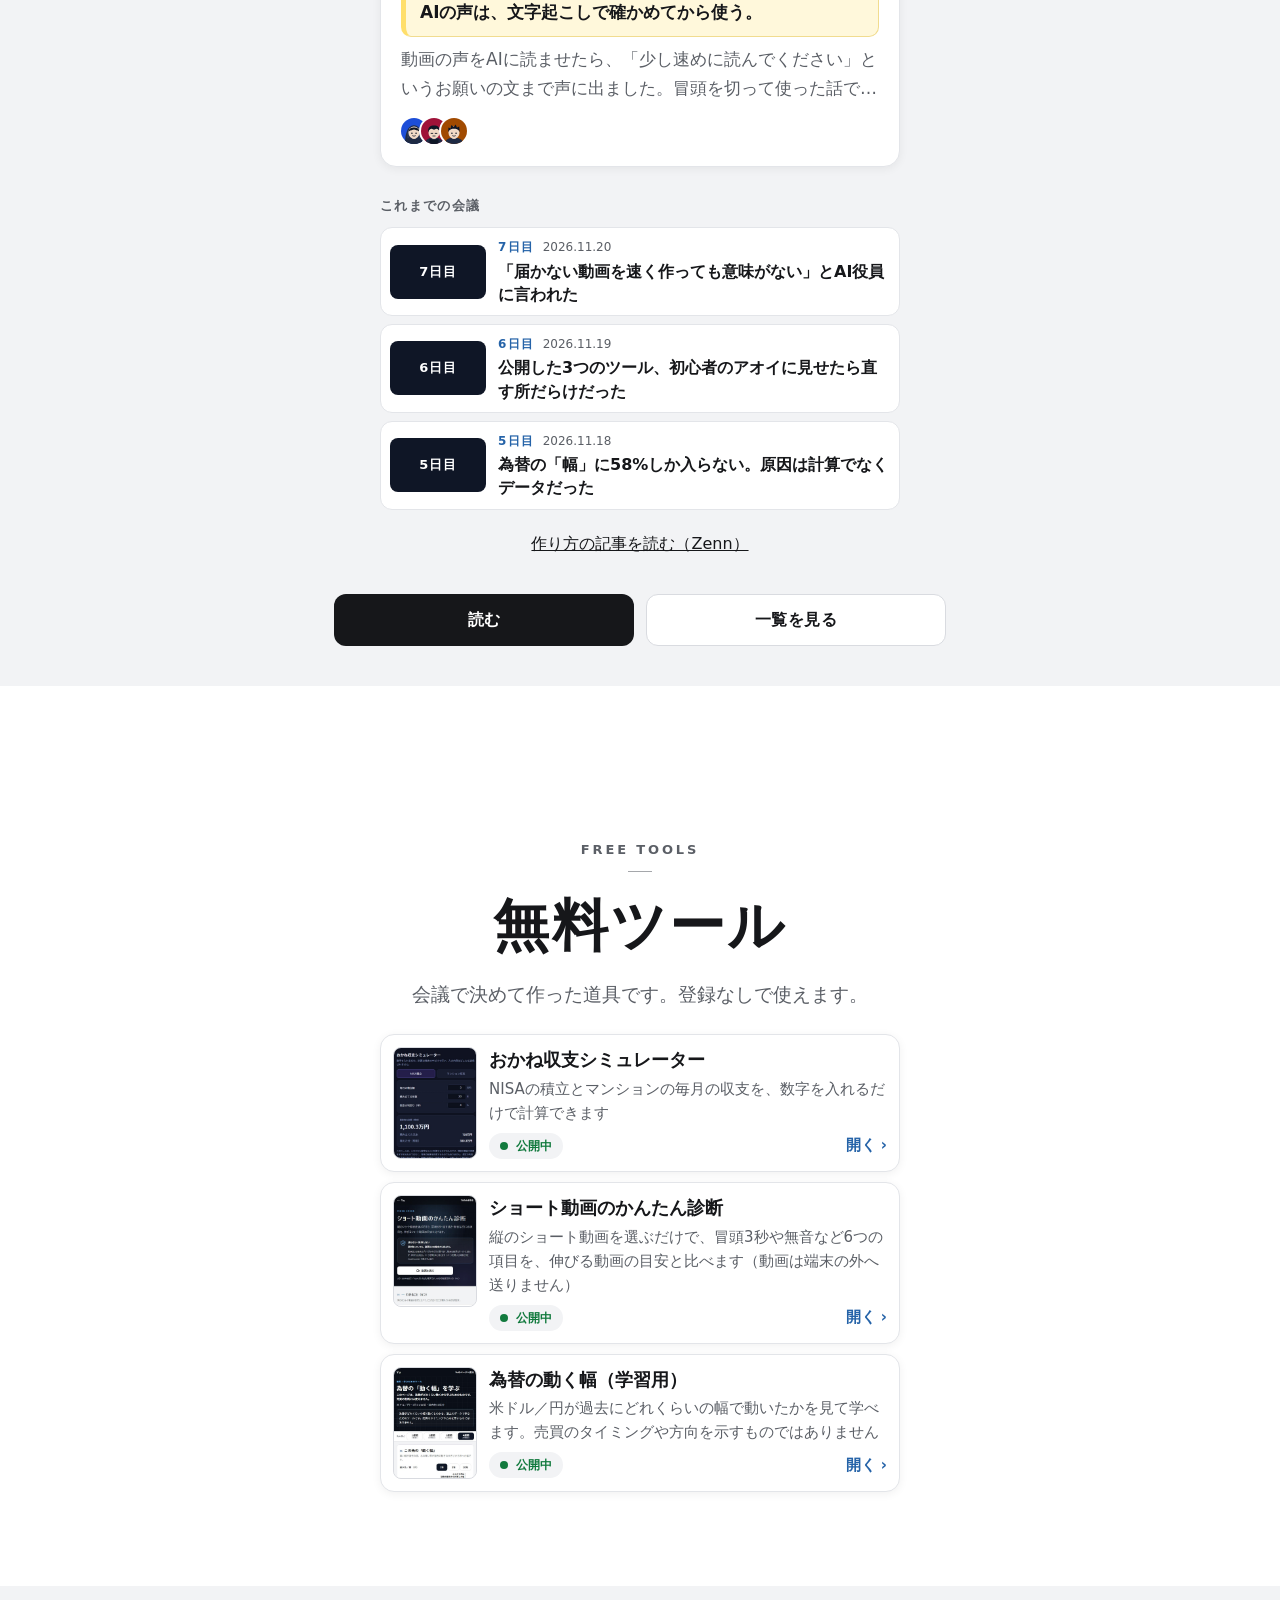
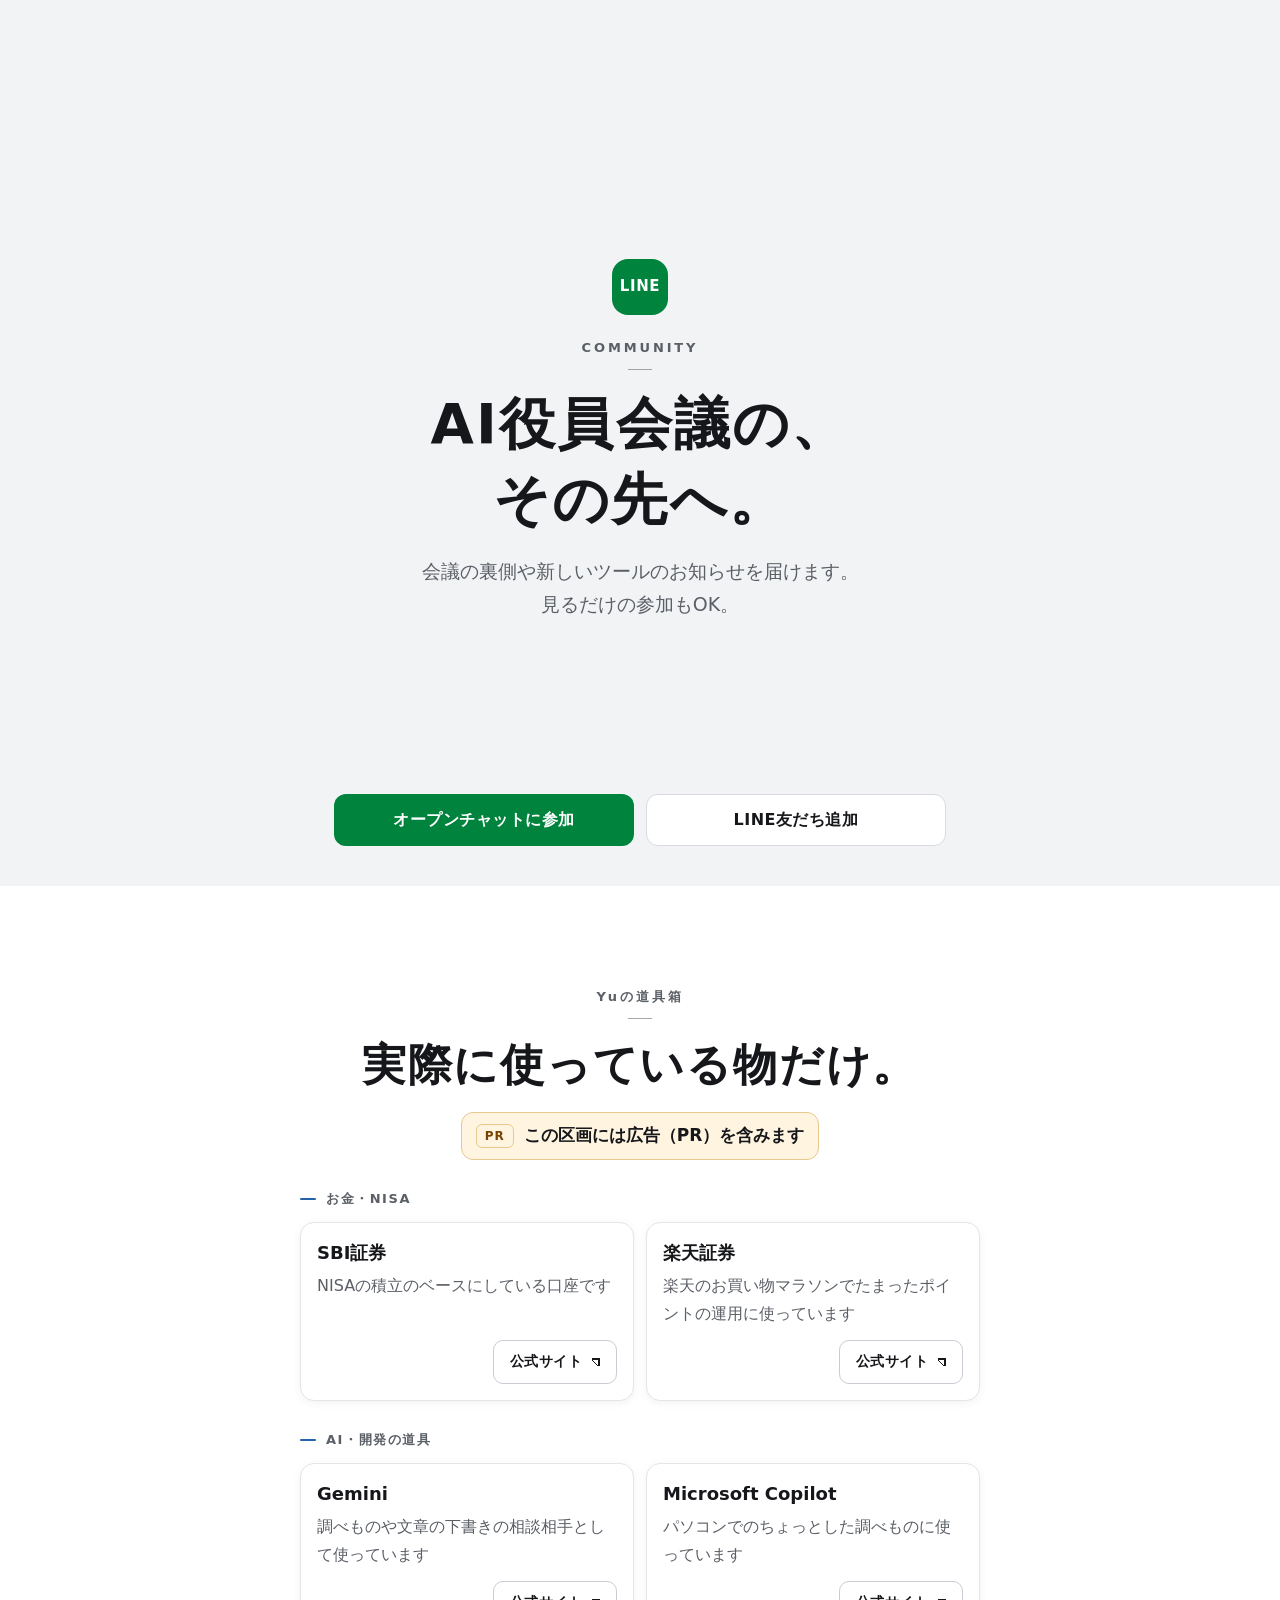
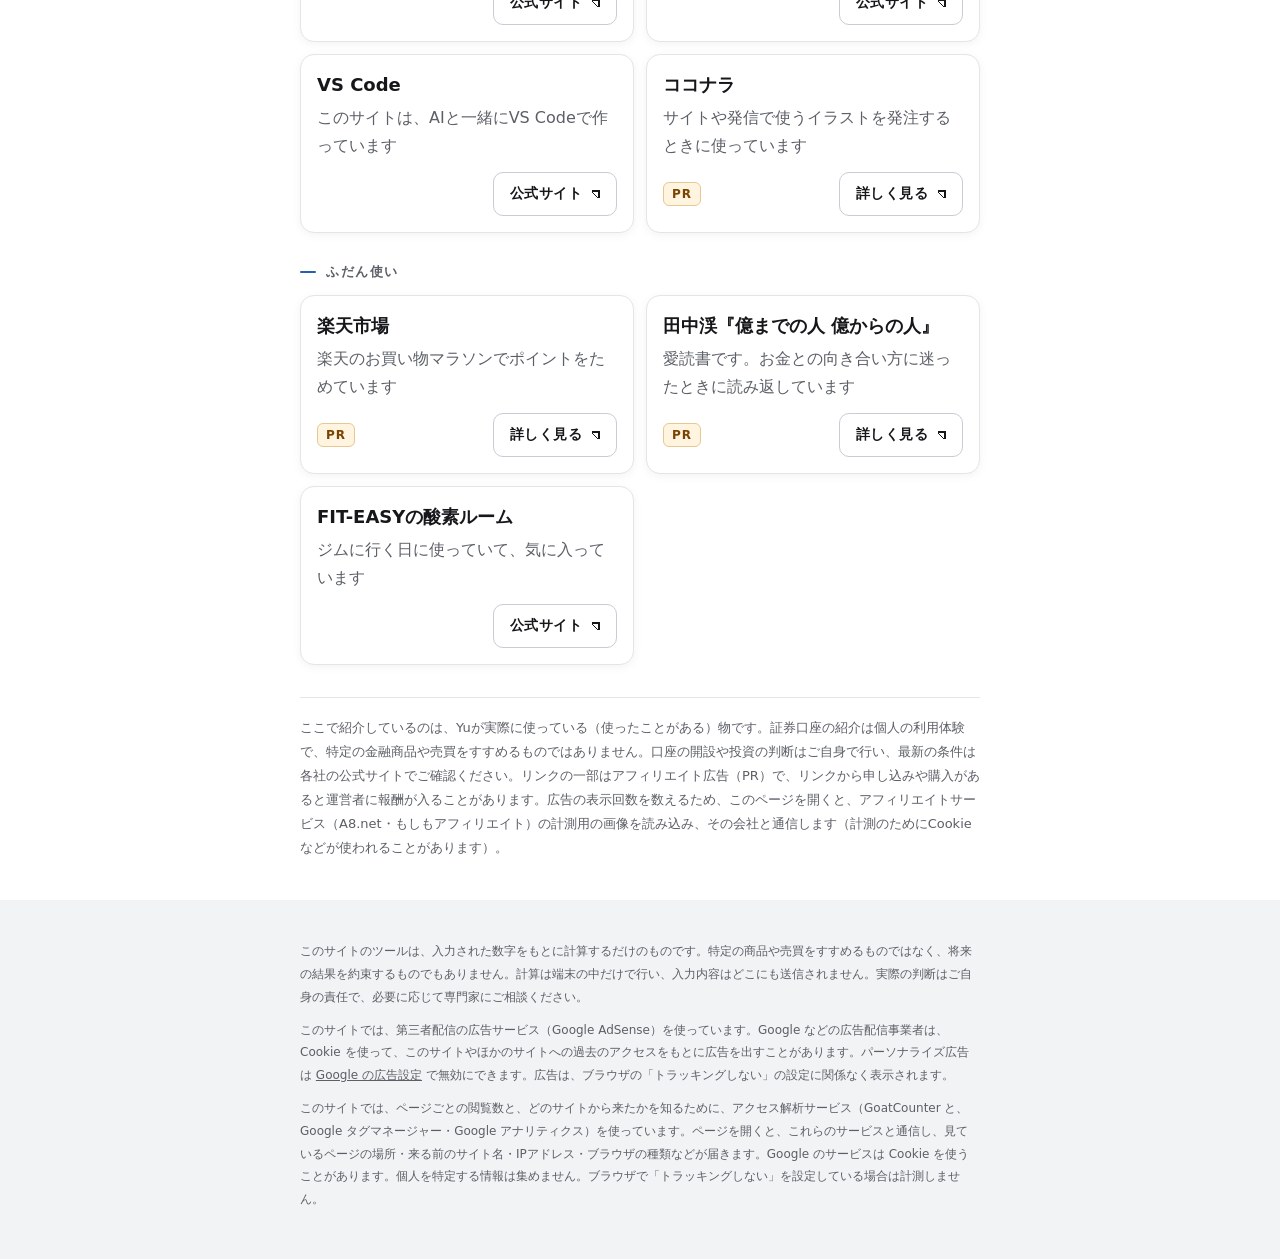
==== commit b8d2f978: "Google AdSense を入れる（公開サイトのときだけ読み込み・所有権の確認の meta と ads.txt・CSP を広告用に広げる） Co-Authored-By: Claude Opus " ====
--- a/index.html
+++ b/index.html
@@ -15,10 +15,13 @@
   例外は画像だけ：道具箱の紹介リンクのカードに置く、ASPの計測用の小さな画像（1×1。js/site_config.js の ASP_LIST のホストに限る）と、
   アクセス解析（GoatCounter）への 1×1 の画像の読み込み（js/analytics_*.js。公開サイトで開いたときだけ。ページには置かない）。どちらも読み込めなくても表示は崩れない。
   もう1つの例外：Google タグマネージャー（js/gtm_loader.js。公開サイトで開いたときだけ www.googletagmanager.com の本体を読み込み、Google アナリティクスへ送る）。
+  さらに Google AdSense（js/adsense_loader.js。公開サイトで開いたときだけ pagead2.googlesyndication.com の本体を読み込み、広告を出す。CSP は Google の広告の場所・iframe・インラインの style を許可。所有権の確認は meta の google-adsense-account と ads.txt）。
 -->
 <!-- CSP（このページが読み込んでよい場所の制限）。外部は Google タグマネージャー（script・通信・画像）のほかは画像だけ・決まったホストだけ（道具箱の ASP の計測用画像＝js/site_config.js の ASP_LIST の beaconHosts・アクセス解析の送り先）。
      計測の送り先（js/site_config.js の ANALYTICS_HOST）を変えたら、img-src の https://（そのホスト名）も同じに直す。tests/external_hosts.test.js が一致を確かめる -->
-<meta http-equiv="Content-Security-Policy" content="default-src 'self'; script-src 'self' https://www.googletagmanager.com; style-src 'self'; img-src 'self' https://yuceo.goatcounter.com https://www18.a8.net https://i.moshimo.com https://www.googletagmanager.com https://*.google-analytics.com; connect-src 'self' https://www.googletagmanager.com https://*.google-analytics.com https://*.analytics.google.com; font-src 'none'; frame-src 'none'; object-src 'none'; base-uri 'self'; form-action 'none'">
+<meta http-equiv="Content-Security-Policy" content="default-src 'self'; script-src 'self' https://www.googletagmanager.com https://pagead2.googlesyndication.com https://*.googlesyndication.com https://*.doubleclick.net https://*.googletagservices.com https://adservice.google.com https://*.adtrafficquality.google https://fundingchoicesmessages.google.com; style-src 'self' 'unsafe-inline'; img-src 'self' https://yuceo.goatcounter.com https://www18.a8.net https://i.moshimo.com https://www.googletagmanager.com https://*.google-analytics.com https://*.googlesyndication.com https://*.doubleclick.net https://*.google.com https://*.gstatic.com https://*.adtrafficquality.google; connect-src 'self' https://www.googletagmanager.com https://*.google-analytics.com https://*.analytics.google.com https://*.googlesyndication.com https://*.doubleclick.net https://*.google.com https://csi.gstatic.com https://*.adtrafficquality.google; font-src 'none'; frame-src https://*.googlesyndication.com https://*.doubleclick.net https://www.google.com https://*.adtrafficquality.google; object-src 'none'; base-uri 'self'; form-action 'none'">
+<!-- Google AdSense の所有権の確かめ（公開されてよい値。js/site_config.js の ADSENSE_CLIENT・ads.txt と同じ ID） -->
+<meta name="google-adsense-account" content="ca-pub-4030921387057007">
 <!-- ページの情報を送る範囲：ほかのサイトへ移るときに送るのはサイト名だけ（?date= などを送らない） -->
 <meta name="referrer" content="strict-origin-when-cross-origin">
 <!-- 共有カードと検索用の説明（requirements_seo.md）。画面には出ない。画像・URL は https://yu-ceo.github.io/ で始まる絶対URL。 -->
@@ -162,6 +165,7 @@
 <!-- ④ 共通の注意書き。文言を変えるときは、ここを直す -->
 <footer class="note" id="note">
   <p>このサイトのツールは、入力された数字をもとに計算するだけのものです。特定の商品や売買をすすめるものではなく、将来の結果を約束するものでもありません。計算は端末の中だけで行い、入力内容はどこにも送信されません。実際の判断はご自身の責任で、必要に応じて専門家にご相談ください。</p>
+  <p>このサイトでは、第三者配信の広告サービス（Google AdSense）を使っています。Google などの広告配信事業者は、Cookie を使って、このサイトやほかのサイトへの過去のアクセスをもとに広告を出すことがあります。パーソナライズ広告は <a href="https://www.google.com/settings/ads" target="_blank" rel="noopener">Google の広告設定</a> で無効にできます。広告は、ブラウザの「トラッキングしない」の設定に関係なく表示されます。</p>
   <p>このサイトでは、ページごとの閲覧数と、どのサイトから来たかを知るために、アクセス解析サービス（GoatCounter と、Google タグマネージャー・Google アナリティクス）を使っています。ページを開くと、これらのサービスと通信し、見ているページの場所・来る前のサイト名・IPアドレス・ブラウザの種類などが届きます。Google のサービスは Cookie を使うことがあります。個人を特定する情報は集めません。ブラウザで「トラッキングしない」を設定している場合は計測しません。</p>
 </footer>
 
@@ -202,6 +206,7 @@
 <script src="js/toolbox_view.js" defer></script>
 <script src="js/main.js" defer></script>
 <!-- アクセス解析は最後に読み込む（失敗しても、ほかの表示に影響させないため） -->
+<script src="js/adsense_loader.js" defer></script>
 <script src="js/gtm_loader.js" defer></script>
 <script src="js/analytics_path.js" defer></script>
 <script src="js/analytics_beacon.js" defer></script>
--- a/css/diary.css
+++ b/css/diary.css
@@ -98,6 +98,12 @@
   overflow-wrap:anywhere;
 }
 .diary-card .faces{margin-top:14px}
+/* 見出しのリンクをカード全体に広げる（カードのどこを触っても、その日の日記が開く） */
+.d-card-link{color:inherit;text-decoration:none}
+.d-card-link::after{content:"";position:absolute;inset:0;z-index:1;border-radius:inherit}
+.diary-card:has(.d-card-link):hover{border-color:var(--diary-accent)}
+.d-card-link:focus-visible{outline:none}
+.diary-card:has(.d-card-link:focus-visible){outline:2px solid var(--diary-accent);outline-offset:2px}
 .diary-panel .actions{margin-top:28px}
 
 /* ===== 「戻る」リンク（一覧・1件の上部） ===== */
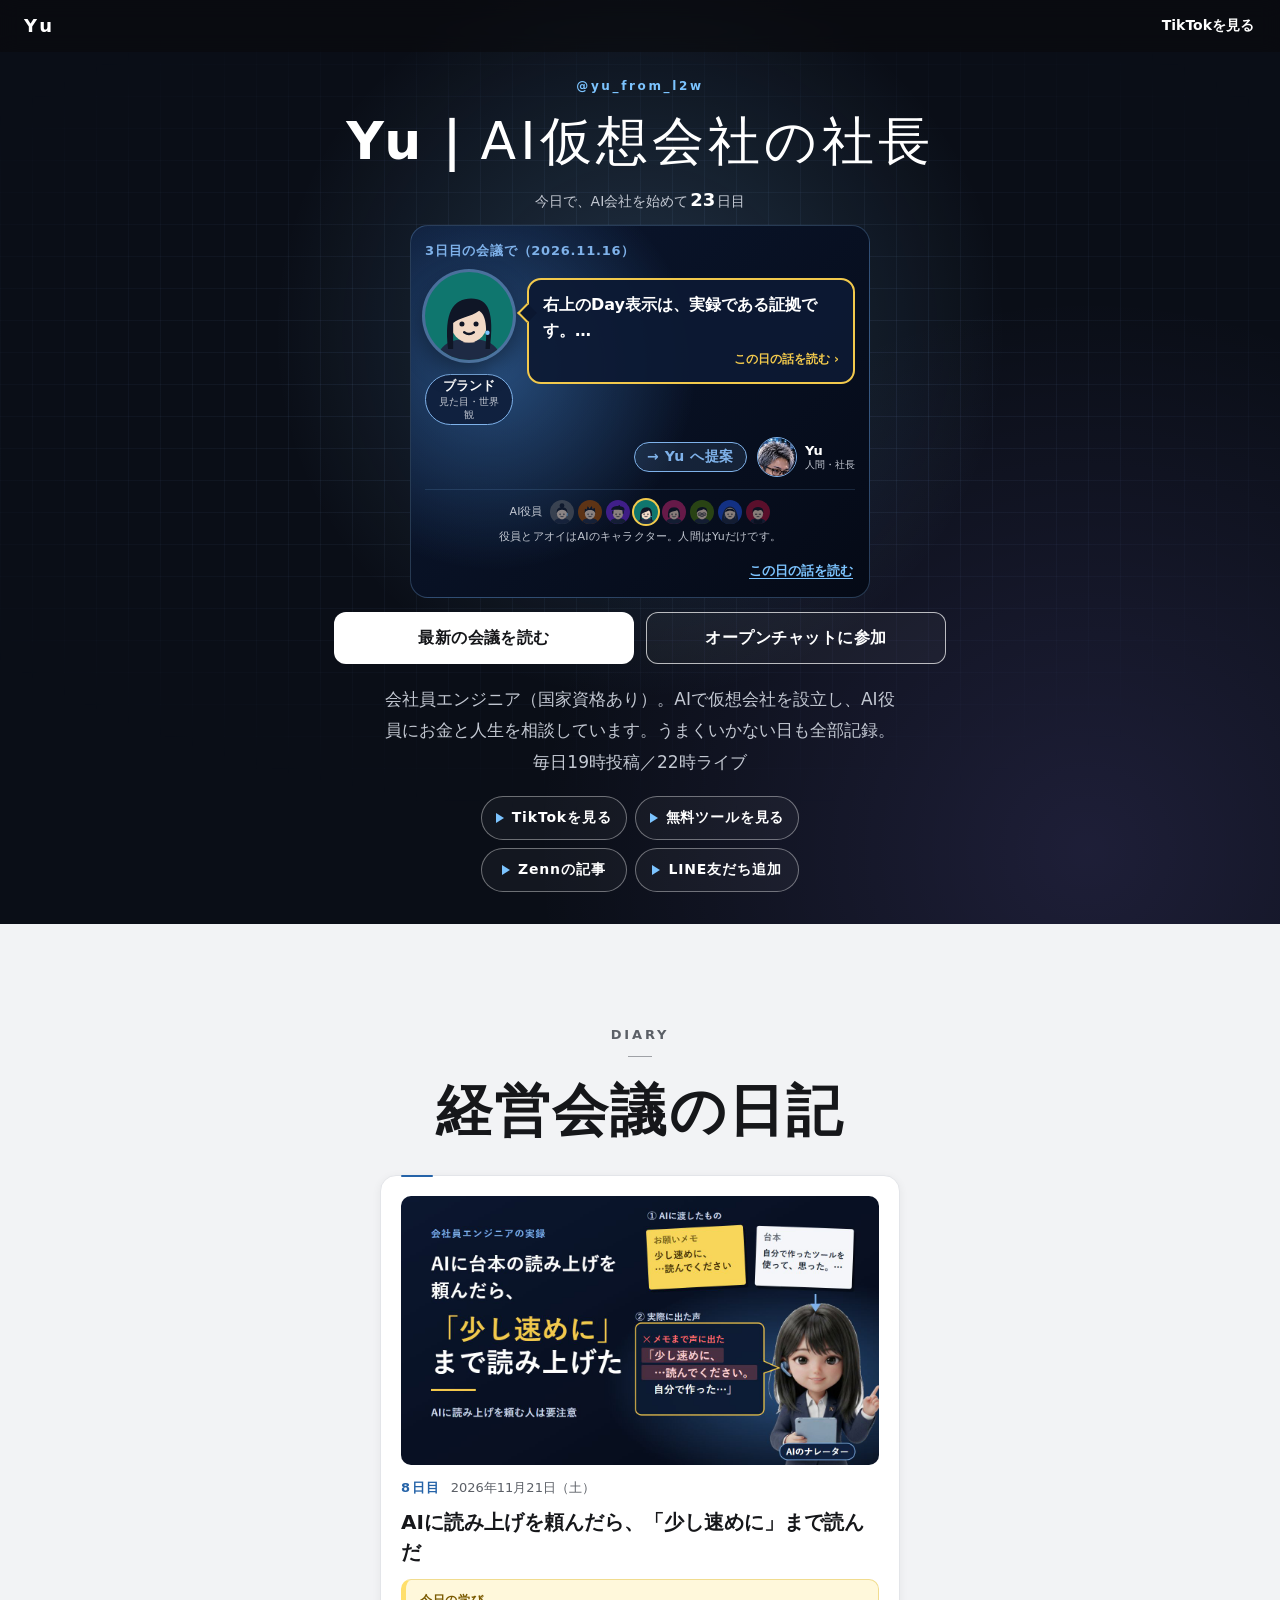
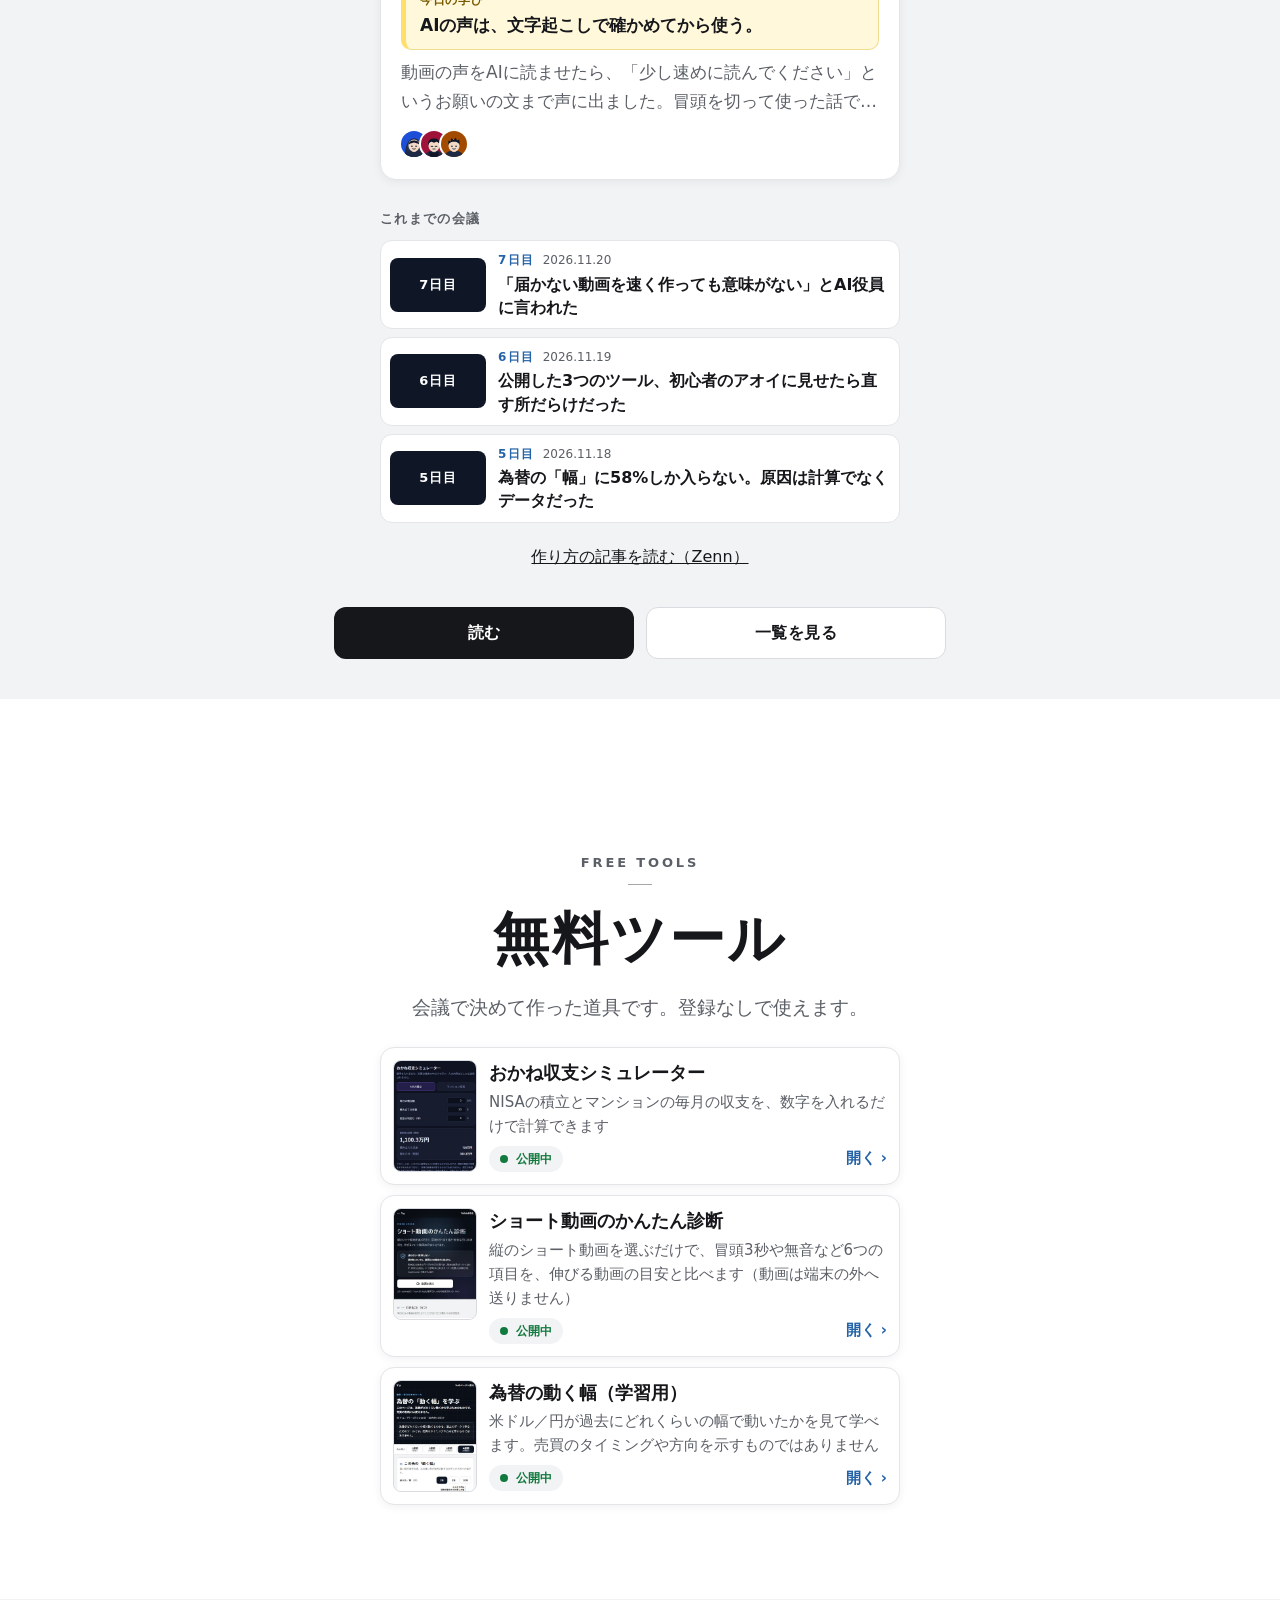
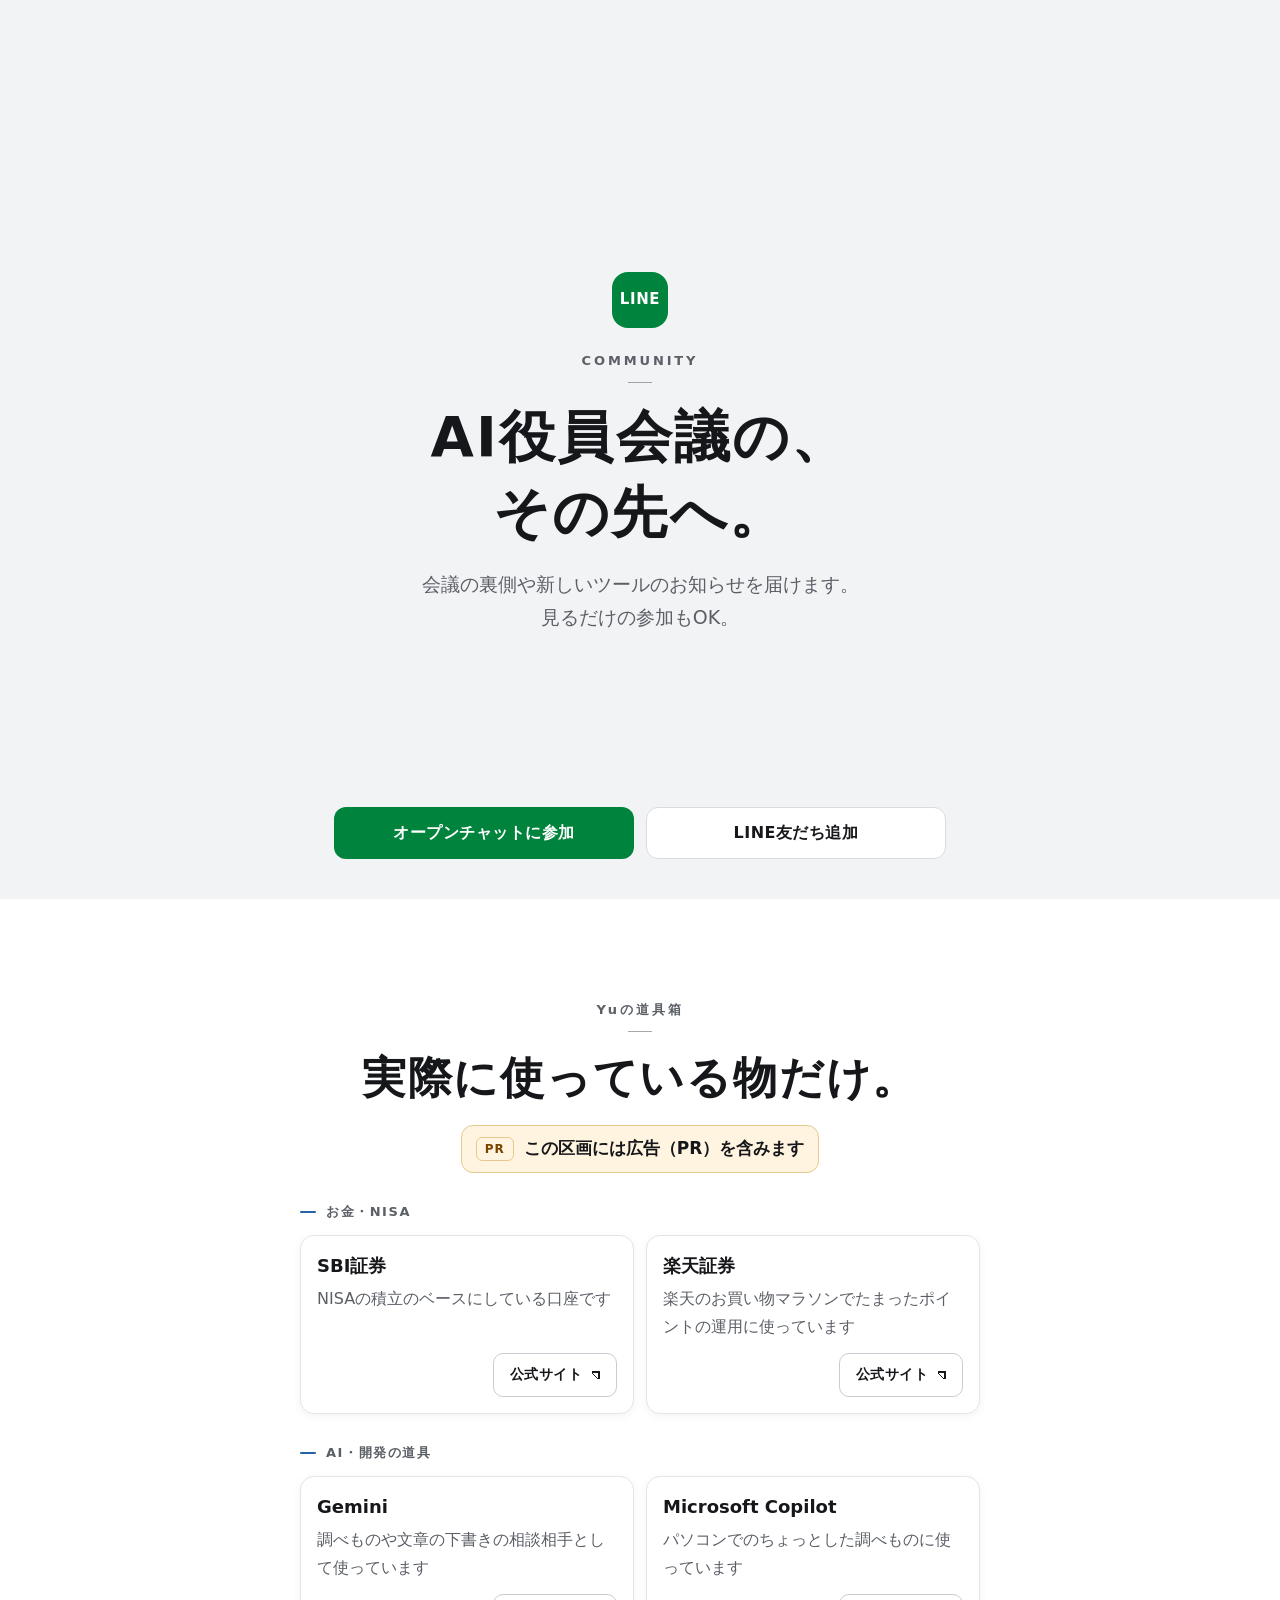
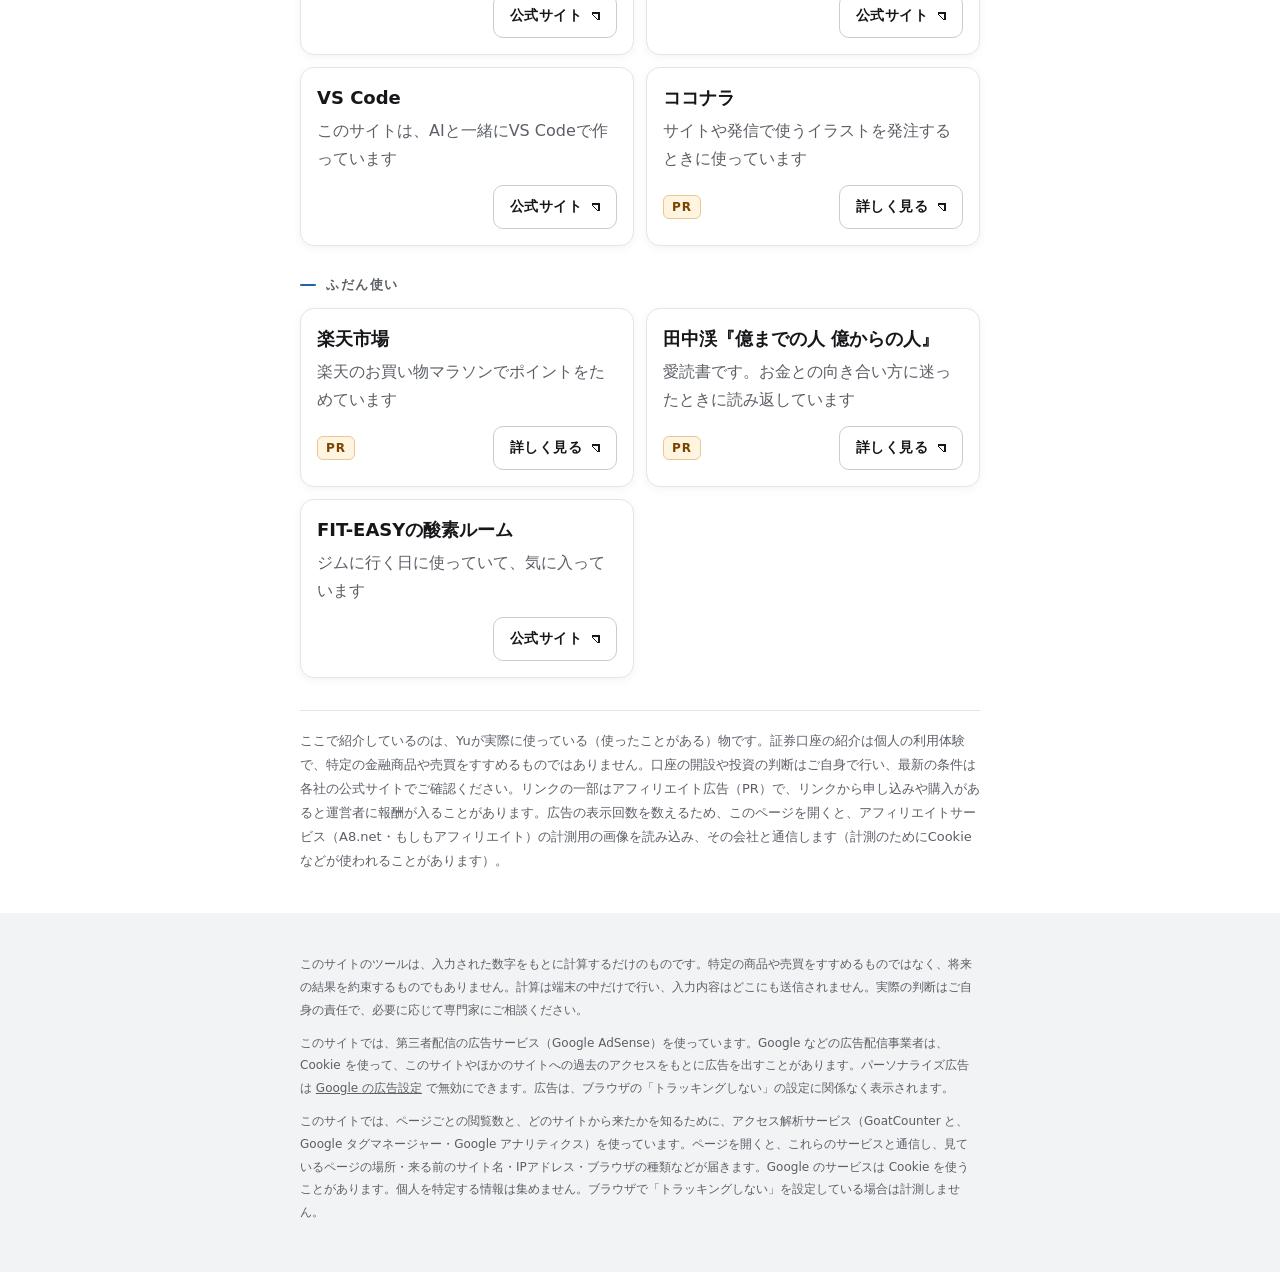
==== commit 4b83098f: "トップの名言の吹き出し全体を、その日の日記へのリンクに／名言を1件外す（誤った再生数にもとづく発言）" ====
--- a/index.html
+++ b/index.html
@@ -19,7 +19,7 @@
 -->
 <!-- CSP（このページが読み込んでよい場所の制限）。外部は Google タグマネージャー（script・通信・画像）のほかは画像だけ・決まったホストだけ（道具箱の ASP の計測用画像＝js/site_config.js の ASP_LIST の beaconHosts・アクセス解析の送り先）。
      計測の送り先（js/site_config.js の ANALYTICS_HOST）を変えたら、img-src の https://（そのホスト名）も同じに直す。tests/external_hosts.test.js が一致を確かめる -->
-<meta http-equiv="Content-Security-Policy" content="default-src 'self'; script-src 'self' https://www.googletagmanager.com https://pagead2.googlesyndication.com https://*.googlesyndication.com https://*.doubleclick.net https://*.googletagservices.com https://adservice.google.com https://*.adtrafficquality.google https://fundingchoicesmessages.google.com; style-src 'self' 'unsafe-inline'; img-src 'self' https://yuceo.goatcounter.com https://www18.a8.net https://i.moshimo.com https://www.googletagmanager.com https://*.google-analytics.com https://*.googlesyndication.com https://*.doubleclick.net https://*.google.com https://*.gstatic.com https://*.adtrafficquality.google; connect-src 'self' https://www.googletagmanager.com https://*.google-analytics.com https://*.analytics.google.com https://*.googlesyndication.com https://*.doubleclick.net https://*.google.com https://csi.gstatic.com https://*.adtrafficquality.google; font-src 'none'; frame-src https://*.googlesyndication.com https://*.doubleclick.net https://www.google.com https://*.adtrafficquality.google; object-src 'none'; base-uri 'self'; form-action 'none'">
+<meta http-equiv="Content-Security-Policy" content="default-src 'self'; script-src 'self' https://www.googletagmanager.com https://pagead2.googlesyndication.com https://*.googlesyndication.com https://*.doubleclick.net https://*.googletagservices.com https://adservice.google.com https://*.adtrafficquality.google https://fundingchoicesmessages.google.com; style-src 'self' 'unsafe-inline'; img-src 'self' https://yuceo.goatcounter.com https://www18.a8.net https://i.moshimo.com https://www.googletagmanager.com https://*.google-analytics.com https://*.googlesyndication.com https://*.doubleclick.net https://*.google.com https://*.gstatic.com https://*.adtrafficquality.google; connect-src 'self' https://www.googletagmanager.com https://*.google-analytics.com https://*.analytics.google.com https://*.googlesyndication.com https://*.doubleclick.net https://*.google.com https://csi.gstatic.com https://*.adtrafficquality.google; font-src 'none'; frame-src https://*.googlesyndication.com https://*.doubleclick.net https://www.google.com https://*.adtrafficquality.google https://fundingchoicesmessages.google.com; object-src 'none'; base-uri 'self'; form-action 'none'">
 <!-- Google AdSense の所有権の確かめ（公開されてよい値。js/site_config.js の ADSENSE_CLIENT・ads.txt と同じ ID） -->
 <meta name="google-adsense-account" content="ca-pub-4030921387057007">
 <!-- ページの情報を送る範囲：ほかのサイトへ移るときに送るのはサイト名だけ（?date= などを送らない） -->
@@ -75,7 +75,8 @@
         <p class="talk-eyebrow" id="talk-eyebrow"></p>
         <div class="talk-row">
           <div class="talk-who"><span id="talk-face-holder"></span><span class="talk-name" id="talk-name"></span></div>
-          <div class="talk-bubble"><p class="talk-text" id="talk-text"></p></div>
+          <!-- 吹き出し全体がリンク。押すと、その名言が出た日の日記へ飛ぶ（2026-11-21 追加。href は js/hero_advice.js が入れる） -->
+          <a class="talk-bubble" id="talk-bubble-link" href="diary/"><p class="talk-text" id="talk-text"></p><span class="talk-more" aria-hidden="true">この日の話を読む ›</span></a>
         </div>
         <div class="talk-to">
           <span class="talk-tag" id="talk-tag"></span>
--- a/css/variables.css
+++ b/css/variables.css
@@ -87,6 +87,7 @@
   --talk-blue:#7fb2ea;             /* 小見出し・名札の枠・「提案」。紺の上で約8:1 */
   --talk-yellow:#f2c94c;           /* 吹き出しの枠・「指摘」。紺の上で約11:1（赤は入口画像で「まちがい」に使うので避けた） */
   --talk-blue-soft:rgba(127,178,234,.12); /* 「提案」ラベルの中の薄い青 */
+  --talk-bubble-hover:#ffffff;     /* 吹き出しに指を乗せたときの枠の色（黄から白に変えて「押せる」と分かるように） */
   --talk-yellow-soft:rgba(242,201,76,.12); /* 「指摘」ラベルの中の薄い黄 */
   --talk-face-ring:rgba(127,178,234,.5);  /* 大きな顔のまわりの輪 */
   --talk-board-line:rgba(127,178,234,.16);/* 役員の顔の列の上の線 */
@@ -100,6 +101,7 @@
   --fs-talk-to:14px;
   --fs-hero-days:14px;            /* 「今日で、AI会社を始めて N 日目」 */
   --t-rise:.35s;                  /* 下から浮かぶ時間 */
+  --t-hover:.15s;                 /* 押せる所に指を乗せたときの変化の時間（短く・すぐ反応して見えるように） */
 
   /* ===== 〔第3回〕日記パネル：今日の学び・これまでの会議／無料ツールを1枚に ===== */
   --fs-take-mini:clamp(15px, 4.2vw, 17px); /* カードの「今日の学び」の文 */
--- a/css/hero_advice.css
+++ b/css/hero_advice.css
@@ -52,6 +52,11 @@
 .talk-name small{font-size:10px;font-weight:400;color:var(--hero-text-sub)}
 /* 吹き出し：黄色い枠。三角は左（役員の顔の側）を向ける */
 .talk-bubble{
+  display:block;
+  color:inherit;
+  text-decoration:none;
+  cursor:pointer;
+  transition:border-color var(--t-hover) ease,transform var(--t-hover) ease;
   flex:1 1 0;
   min-width:0;
   position:relative;
@@ -61,6 +66,11 @@
   background:var(--talk-bubble-bg);
   border:2px solid var(--talk-yellow);
 }
+.talk-bubble:hover,.talk-bubble:focus-visible{border-color:var(--talk-bubble-hover);transform:translateY(-1px)}
+.talk-bubble:focus-visible{outline:3px solid var(--talk-yellow);outline-offset:3px}
+/* 押せることが分かる小さな目印（右下） */
+.talk-more{display:block;margin-top:6px;text-align:right;font-size:12px;font-weight:700;color:var(--talk-yellow)}
+@media (prefers-reduced-motion:reduce){.talk-bubble{transition:none}.talk-bubble:hover,.talk-bubble:focus-visible{transform:none}}
 .talk-bubble::before{
   content:"";
   position:absolute;
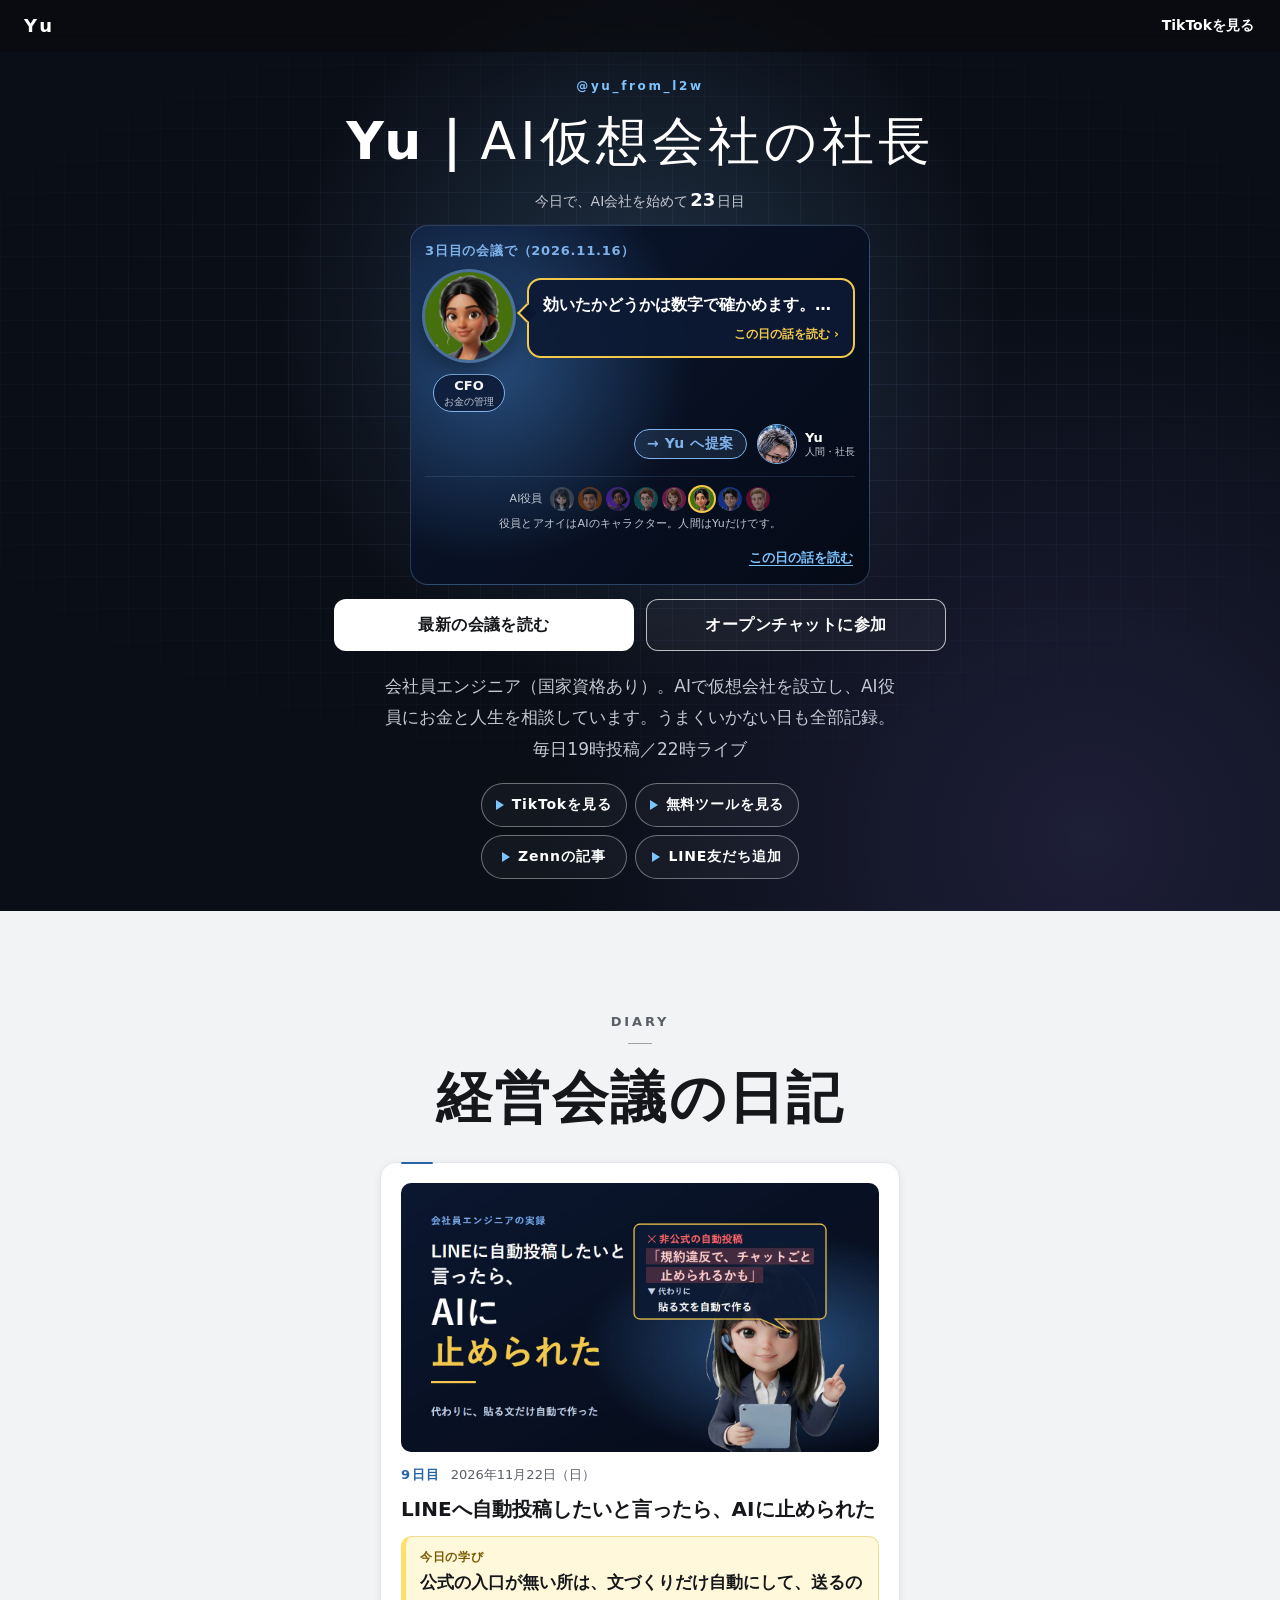
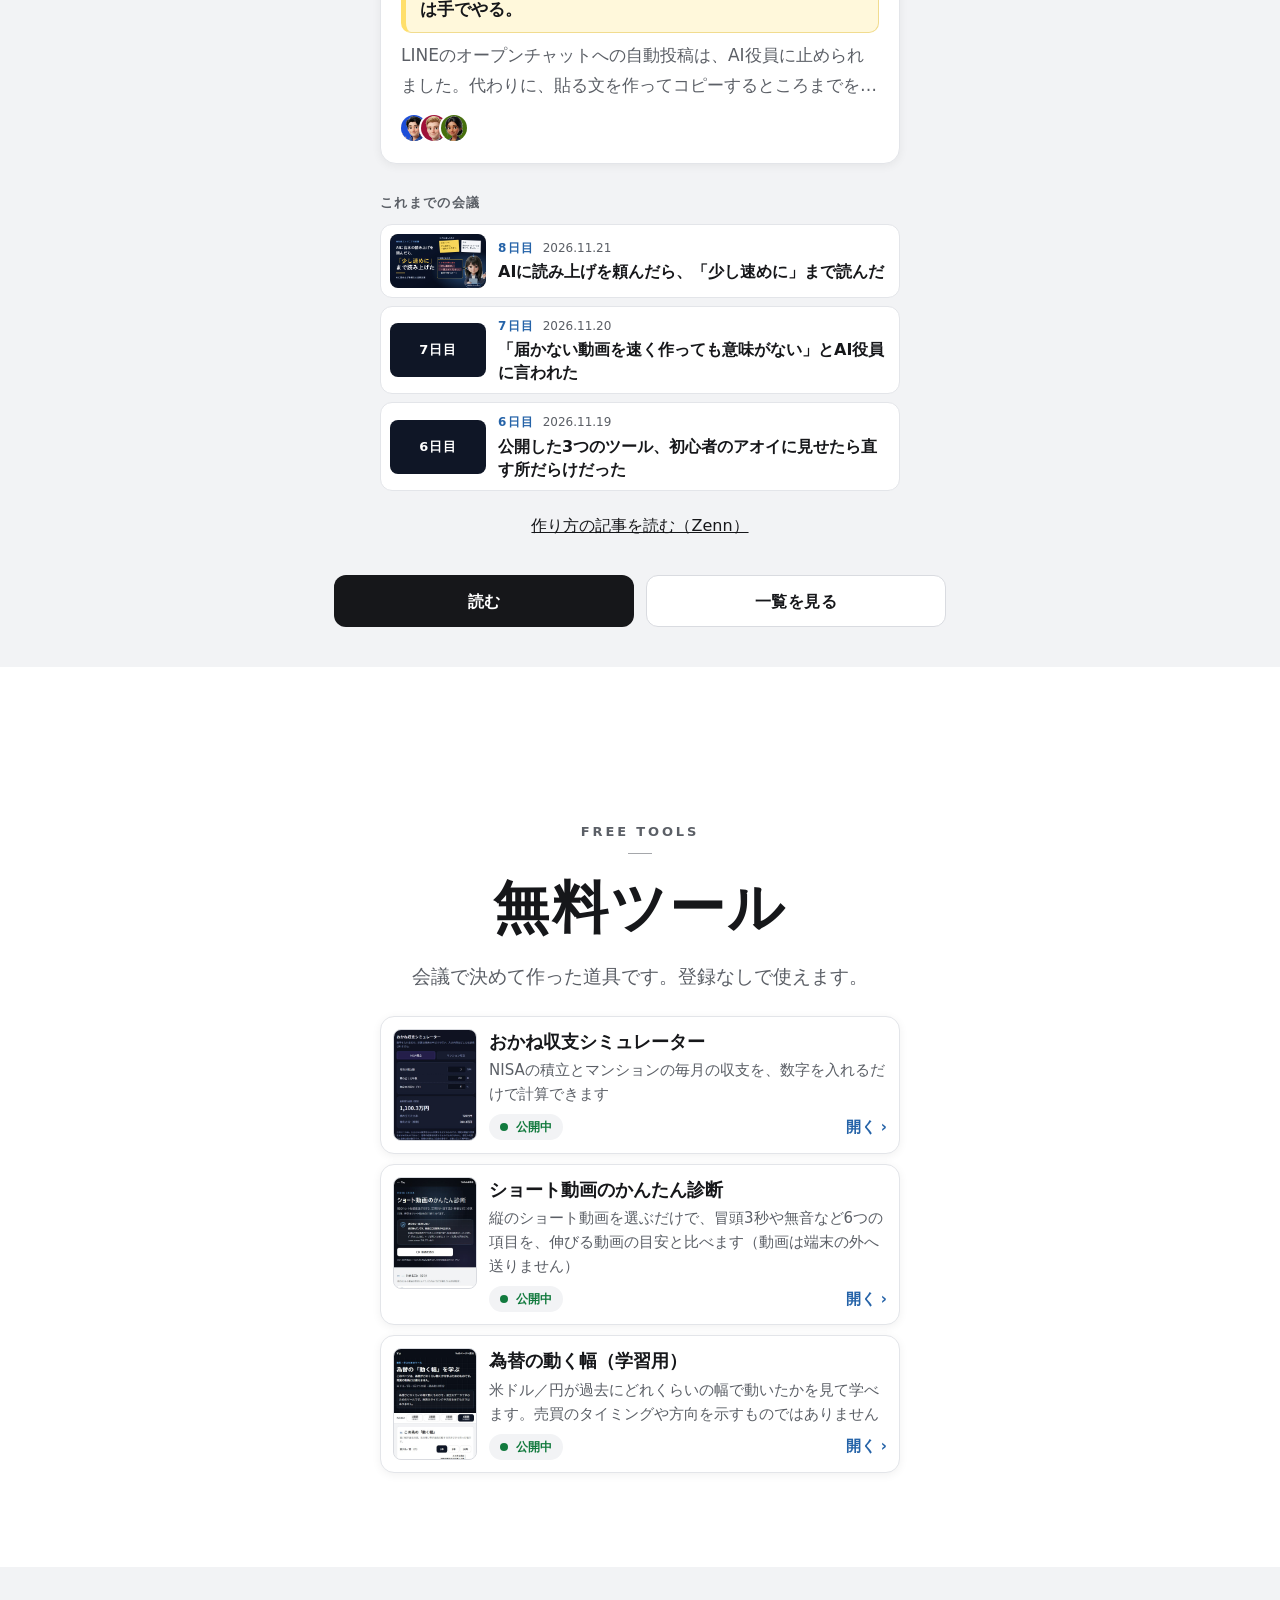
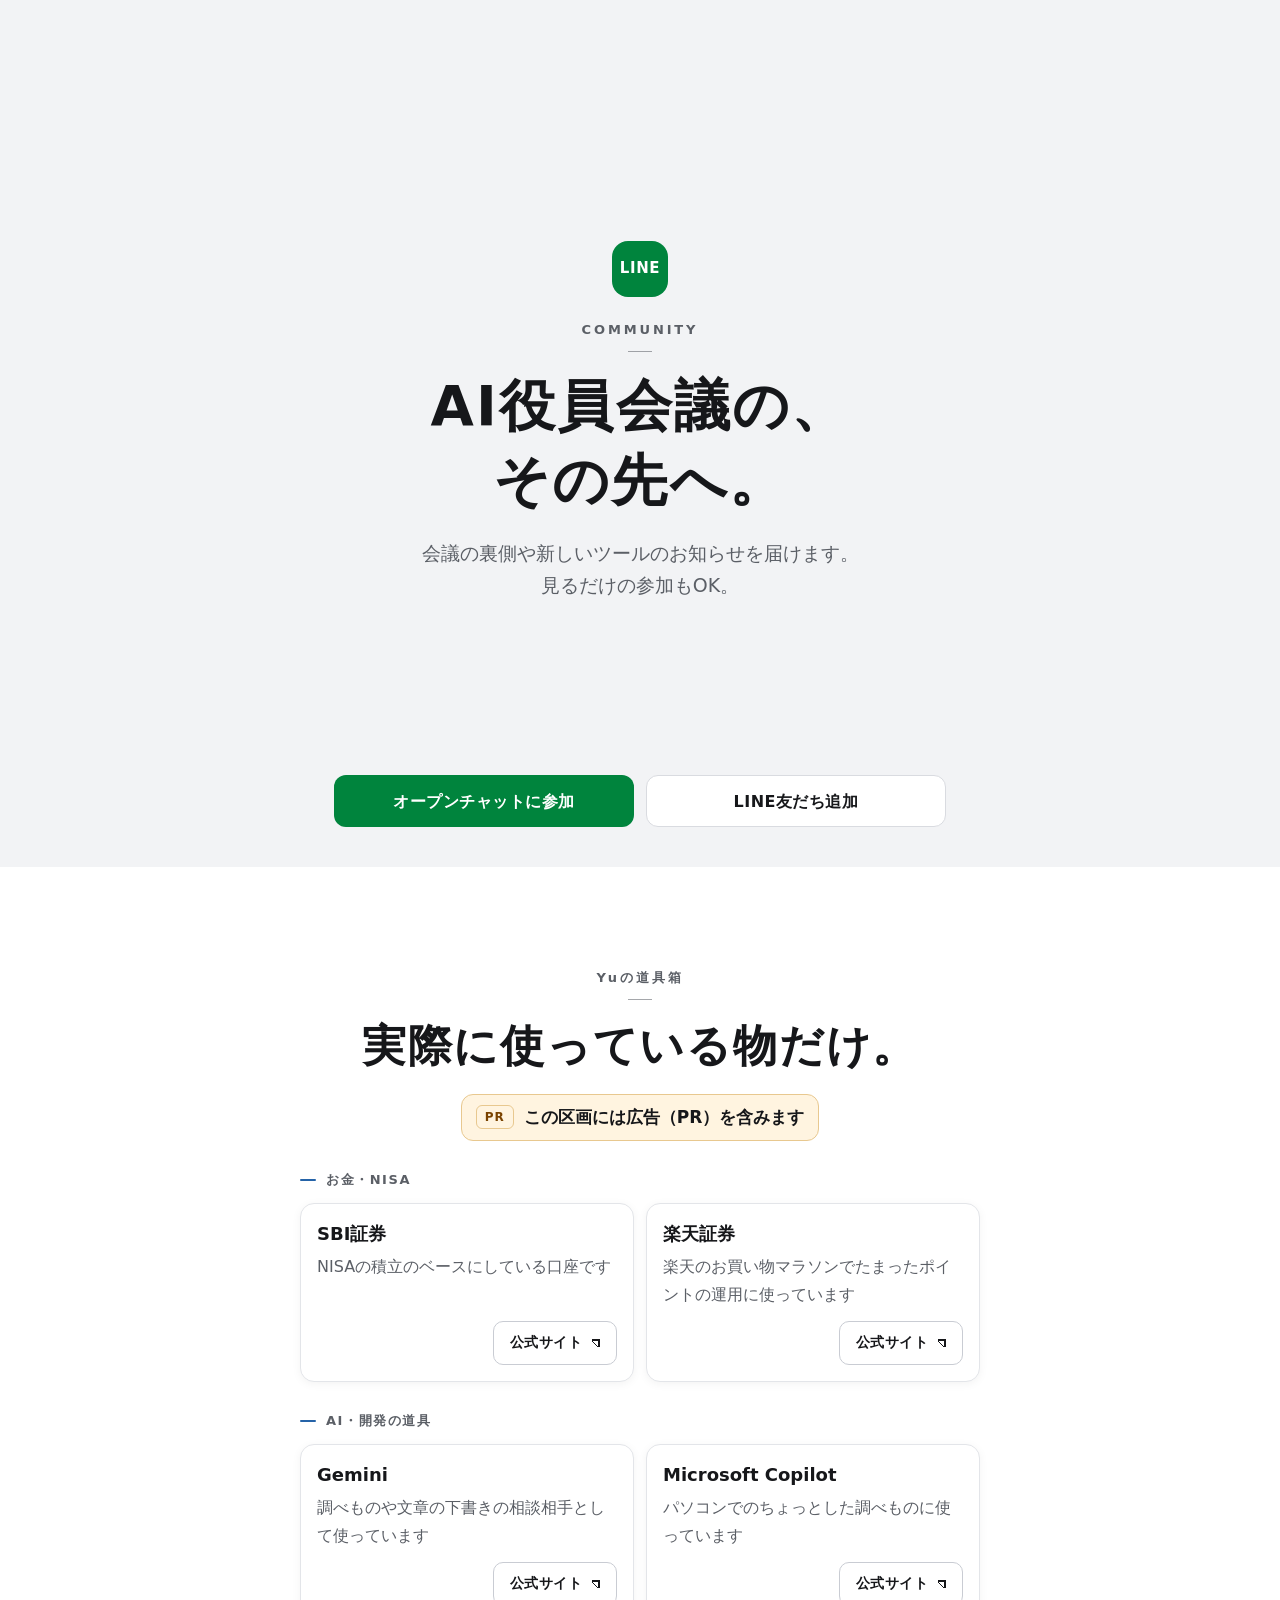
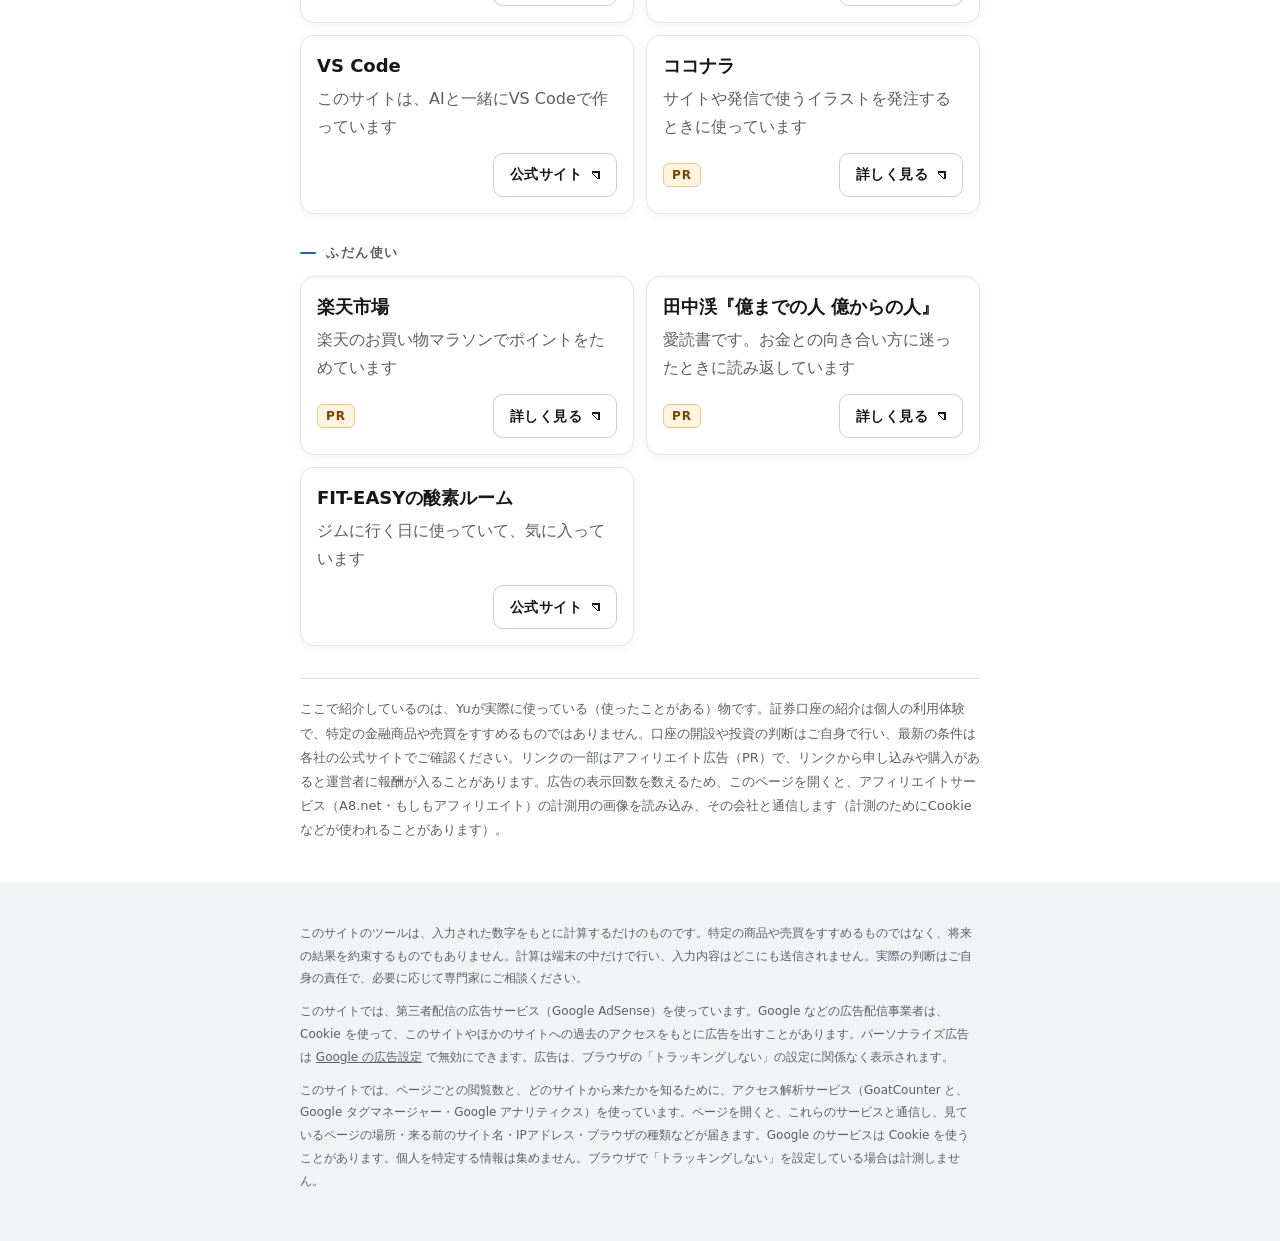
==== commit a598880b: "日記 v5：本文約2,500字・図3枚（意見と決定のあいだ）・読む目安と道しるべ・今日の一言60字 Co-Authored-By: Claude Sonnet 5.5 <noreply@anthrop" ====
--- a/index.html
+++ b/index.html
@@ -191,6 +191,7 @@
 <script src="js/board_quote_pick.js" defer></script>
 <script src="js/diary_format3_counts.js" defer></script>
 <script src="js/diary_validate_format3_media.js" defer></script>
+<script src="js/diary_validate_format3_parts.js" defer></script>
 <script src="js/diary_validate_format3.js" defer></script>
 <script src="js/diary_format.js" defer></script>
 <script src="js/diary_pick.js" defer></script>
--- a/css/variables.css
+++ b/css/variables.css
@@ -204,6 +204,26 @@
   --fs-diary-take:clamp(17px, 4.7vw, 20px);     /* 今日の学びの1文（決定と同じ大きさ。太さは普通にして太字を見分けられるように） */
   --fs-diary-take-label:12px;                   /* 「今日の学び」の小見出し */
   --diary-take-pad:18px 18px 18px 22px;         /* 枠の内側 */
+  /* 〔v5〕3版目すべて（css/diary_format3.css の .f3 で使う）。見た目の正解は design/portal_diary_v5/design_notes.md（CEO承認 2026-11-22） */
+  --diary-section-gap-long:56px;                /* 節と節のあいだ（旧形式・2版目は 40px のまま）。「ここから次の話」をはっきりさせる */
+  --diary-sec-rule:#e3e5e9;                     /* 節の頭の細い区切り線（カードの枠と同じ色） */
+  --fs-diary-sec-title-long:clamp(19px, 5.2vw, 22px); /* 節の見出し。流し読みでも見出しが目に入る大きさ */
+  --diary-sec-num-bg:#2563a8;                   /* 番号の札の背景（日記の差し色。白い文字で約6:1） */
+  --diary-sec-num-text:#ffffff;
+  --diary-sec-num-h:24px;                       /* 番号の札の高さ（押せない飾り） */
+  --diary-para-gap-long:1.15em;                 /* 段落のあいだ。1段落＝1場面の切れ目を見せる */
+  --diary-result-gap-long:16px;                 /* 結果の項目のあいだ */
+  --diary-line-indent-sm:12px;                  /* 480px以下で、吹き出しの反対側の空き（通常は 28px） */
+  --av-size-line-sm:34px;                       /* 480px以下で、吹き出しの横の顔（通常は 40px） */
+  --diary-bubble-pad-sm:10px 12px;              /* 480px以下で、吹き出しの内側（通常は 10px 14px） */
+  --diary-readtime-text:#c3c8d2;                /* 紺の帯の「読む目安」。紺の上で約10:1 */
+  --diary-sticky-bg:rgba(255,255,255,.94);      /* 付いてくる道しるべの背景 */
+  --diary-sticky-line:#e3e5e9;                  /* 同じく、下の線 */
+  --diary-flow-now-bg:#2563a8;                  /* 今読んでいる節の札 */
+  --diary-flow-now-text:#ffffff;
+  --diary-progress:#2563a8;                     /* 読んだ量の線（高さ2px） */
+  --diary-progress-height:2px;
+  --diary-sticky-offset:56px;                   /* 節へ移ったときに、付いてくる道しるべ（約48px）に見出しが隠れないようにずらす分（固定バー＋道しるべ） */
 
   /* ===== 道具箱（css/toolbox.css で使う） ===== */
   --tb-card-bg:#ffffff;           /* 道具カードの背景 */
--- a/css/hero_advice.css
+++ b/css/hero_advice.css
@@ -27,7 +27,7 @@
 /* 顔と吹き出しを横に並べる。iPhone の Safari で吹き出しの文字が消えたため、grid ではなく単純な flex にしている */
 .talk-row{display:flex;gap:14px;align-items:flex-start}
 .talk-who{flex:0 0 var(--talk-face);display:flex;flex-direction:column;align-items:center;gap:6px}
-/* 役員の大きな顔（今は顔の絵 speakers.svg を大きくしたもの。差し替えは js/site_config.js の SPEAKER_FACE_FILE） */
+/* 役員の大きな顔（立体の絵 assets/faces/<key>.webp を丸いっぱいに出す。場所は js/site_config.js の SPEAKER_FACE_FILE の隣の faces/） */
 .avatar.talk-face{
   width:var(--talk-face);
   height:var(--talk-face);
--- a/css/diary.css
+++ b/css/diary.css
@@ -32,7 +32,7 @@
   overflow-wrap:anywhere;           /* 長い英数字でも横にはみ出さない */
 }
 
-/* ===== 話者の顔アイコン（丸。背景が話者の色。絵は assets/speakers.svg） ===== */
+/* ===== 話者の顔アイコン（丸。背景が話者の色。立体の絵は assets/faces/・Yu だけ assets/speakers.svg） ===== */
 .avatar{
   position:relative;
   display:inline-block;
@@ -44,6 +44,7 @@
   background:var(--sp, var(--sp-secretary));
 }
 .avatar svg{display:block;width:100%;height:100%}
+.avatar img{display:block;width:100%;height:100%;object-fit:cover}
 /* Yu（人間）の顔の背景は夜の紺。細い枠でほかの役員と見分ける */
 .avatar.sp-yu{background:var(--diary-yu-bg);box-shadow:inset 0 0 0 1.5px var(--hero-frame-border)}
 .avatar-large{width:var(--av-size-lg);height:var(--av-size-lg)}
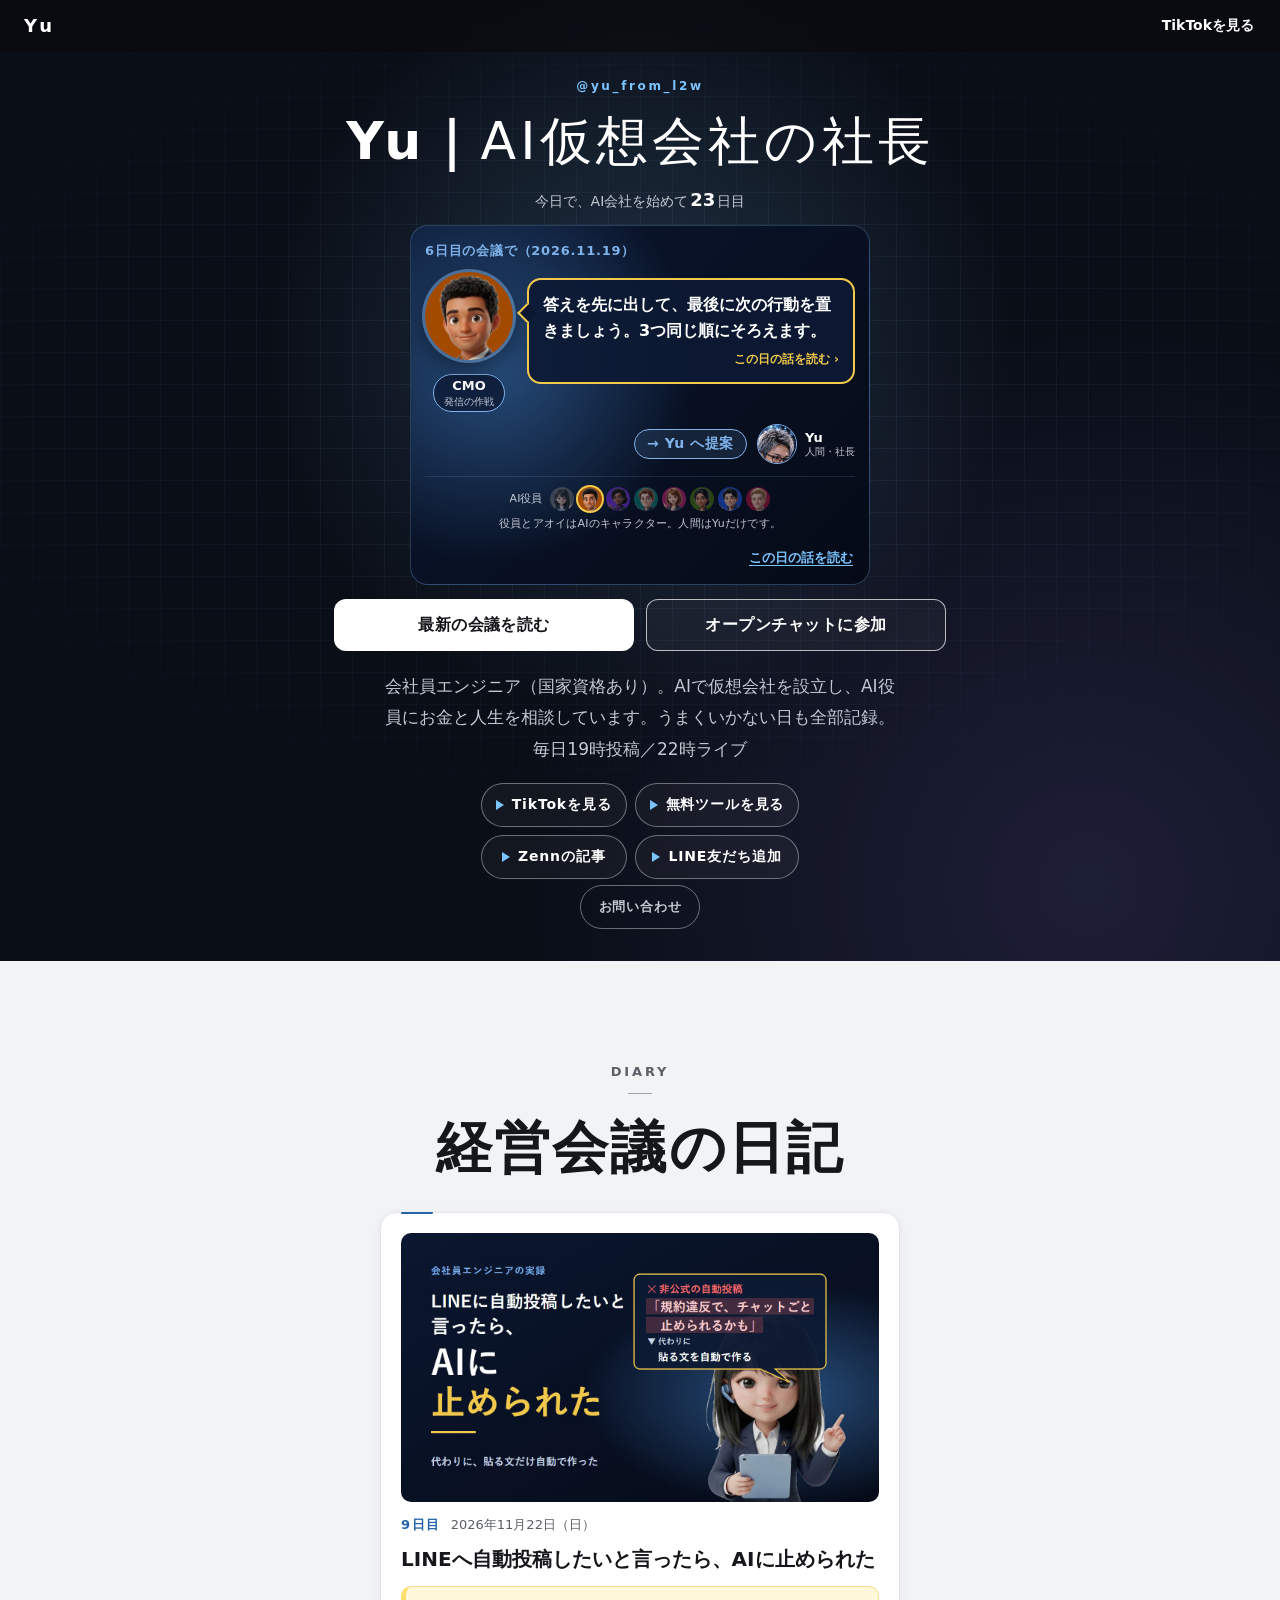
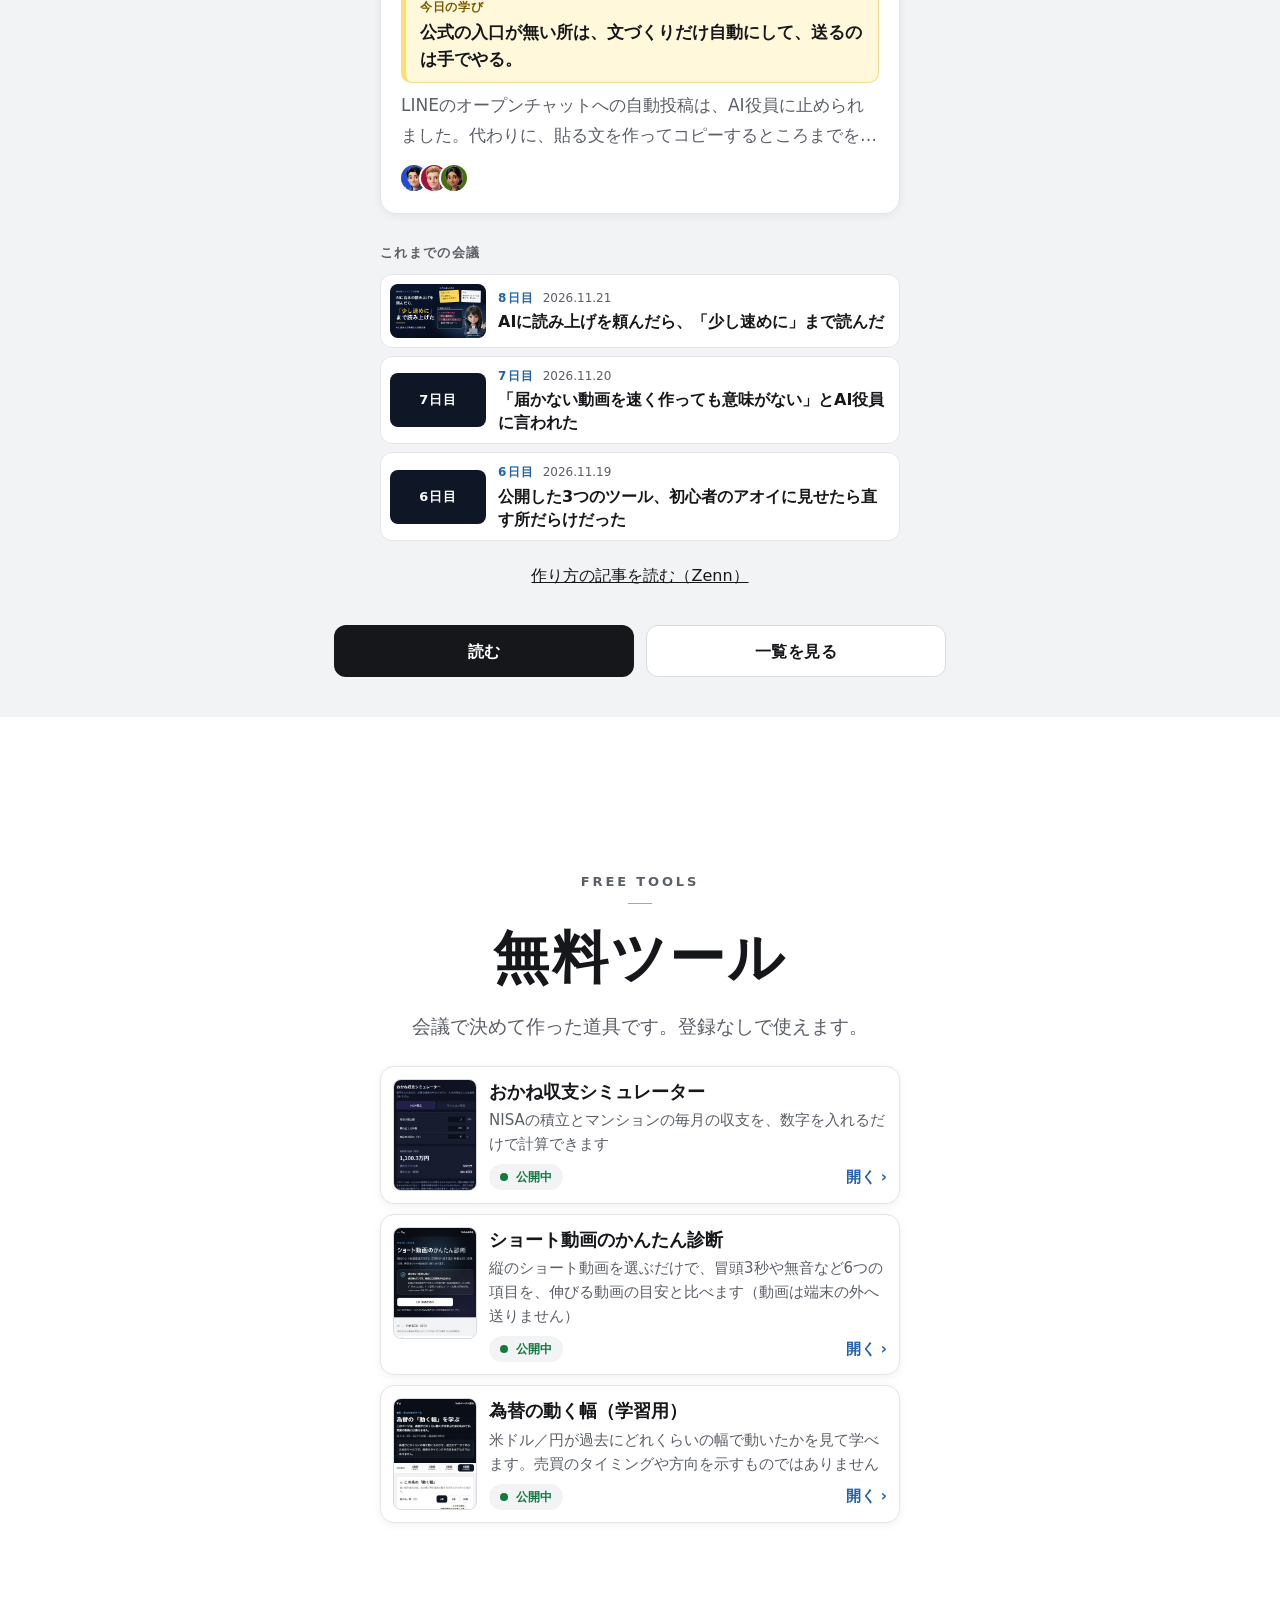
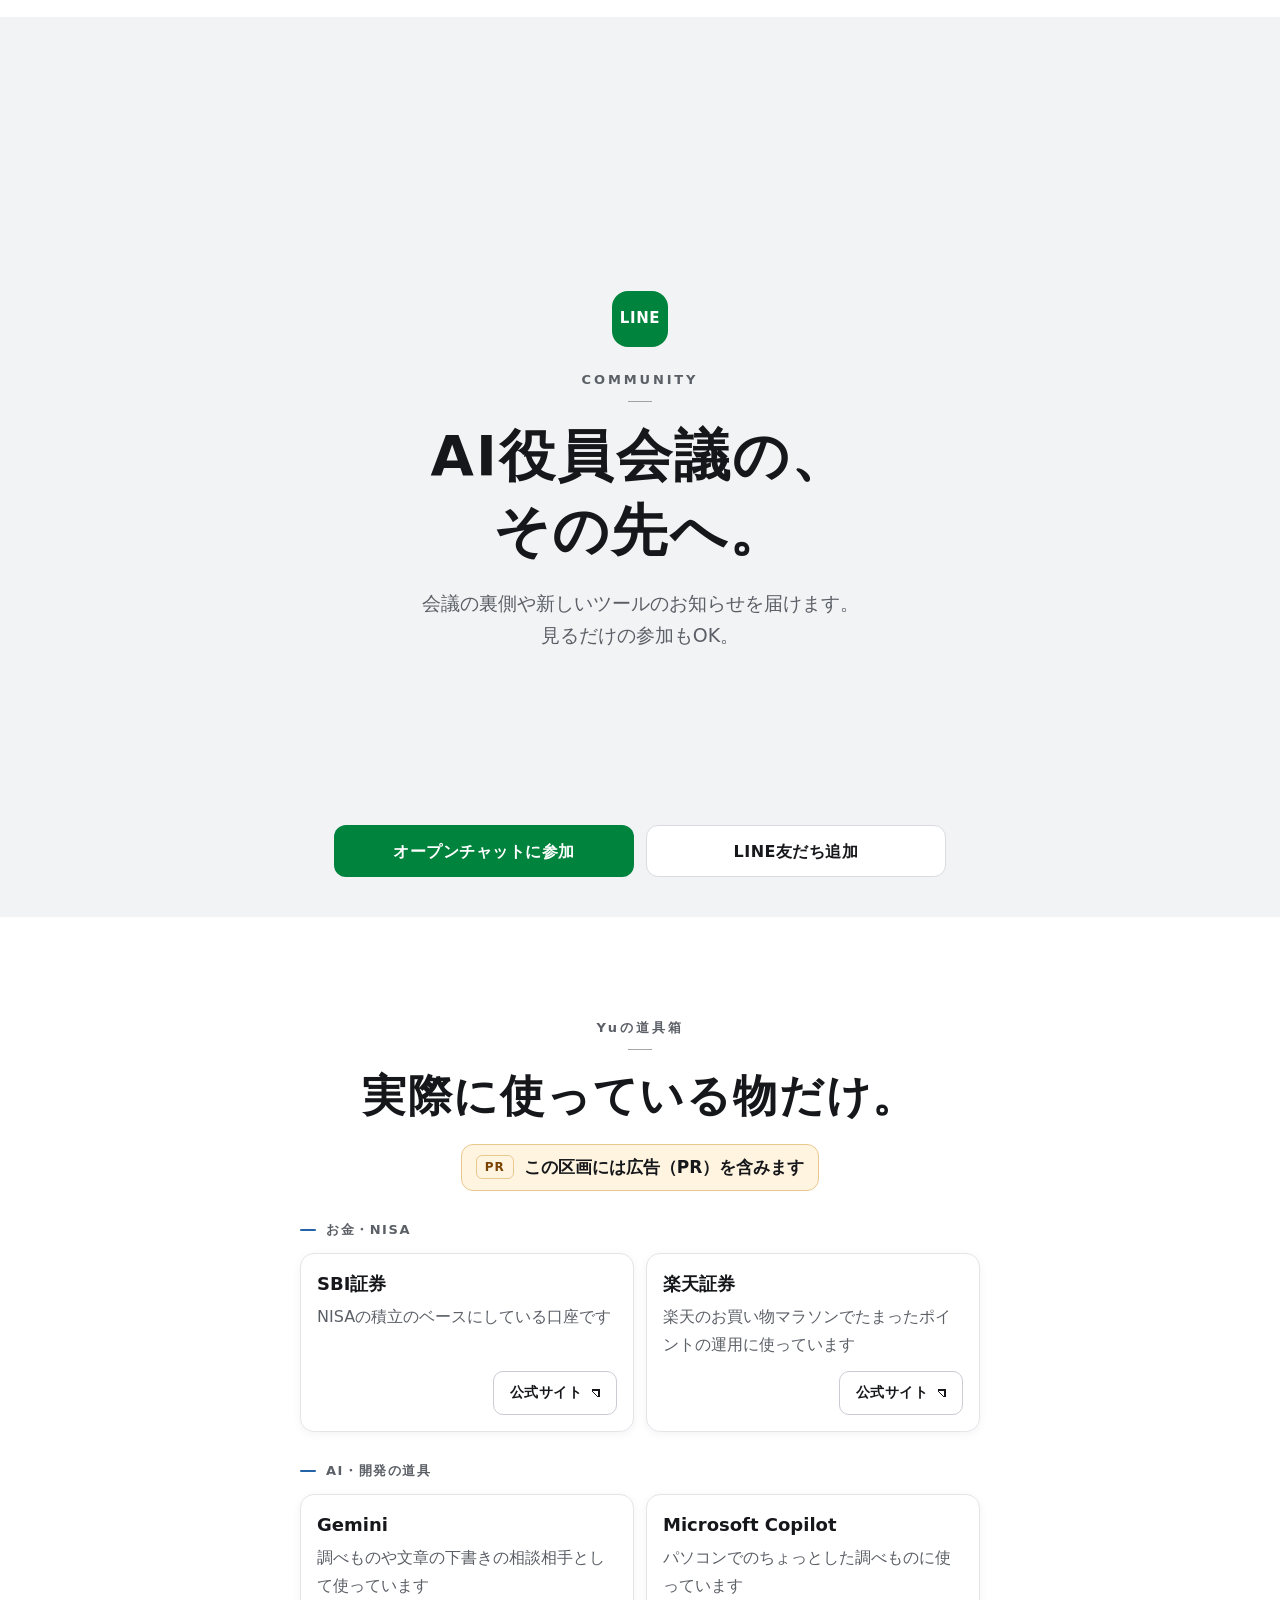
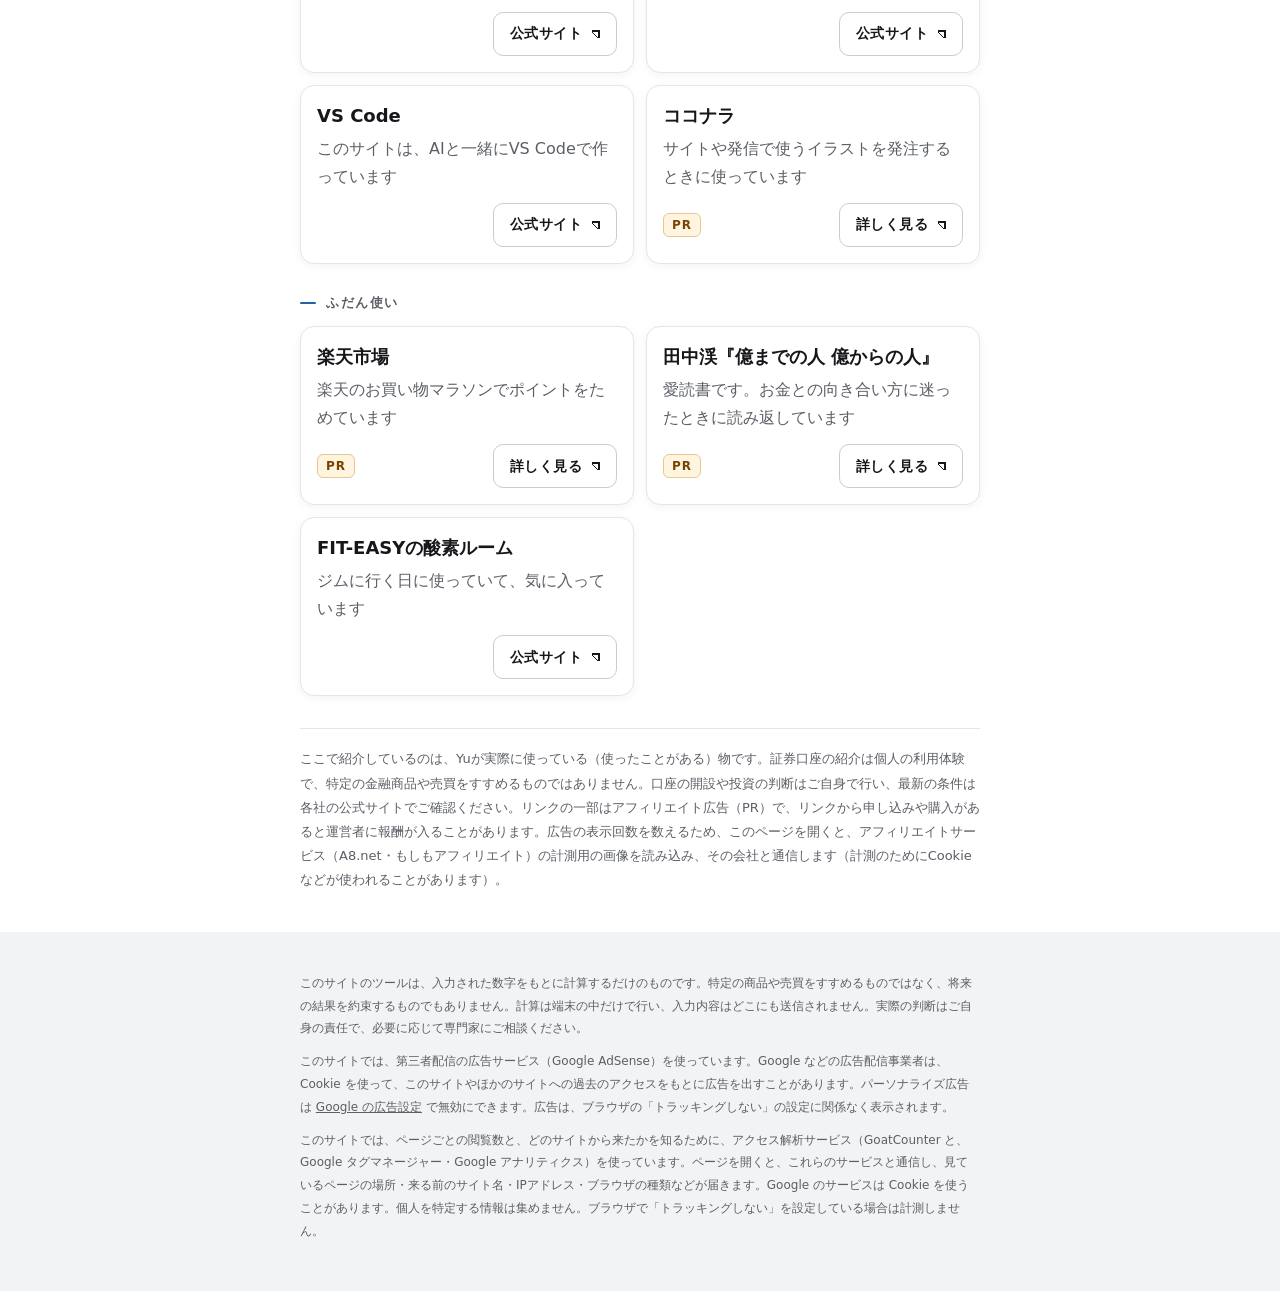
==== commit 99d90679: "問い合わせ：ホームにボタン・contact.html を追加（Google フォームへ） Co-Authored-By: Claude Sonnet 5.5 <noreply@anthropic.co" ====
--- a/index.html
+++ b/index.html
@@ -111,6 +111,10 @@
       <a class="btn-pill" id="hero-zenn" target="_blank" rel="noopener" hidden>Zennの記事</a>
       <a class="btn-pill" id="hero-line" target="_blank" rel="noopener" hidden>LINE友だち追加</a>
     </div>
+    <!-- お問い合わせ：丸ボタンの下に、枠線だけの控えめなリンクを1つ。同じサイトの contact.html へ移る（フォームのURLは js/site_config.js の CONTACT_FORM_URL） -->
+    <div class="hero-contact">
+      <a class="btn-contact" id="hero-contact" href="contact.html">お問い合わせ</a>
+    </div>
   </header>
 
   <!-- ② 最新の日記（ヒーローのすぐ下）。中身は js/diary_latest_panel.js が入れる。日記を出せないときは隠したまま -->
--- a/css/hero.css
+++ b/css/hero.css
@@ -78,7 +78,7 @@
   color:var(--hero-text-sub);
 }
 .hero > .actions{margin-top:14px}   /* 場面のすぐ下。名前・場面・主ボタンが最初の画面に収まるようにするため */
-.hero > .hero-pills{margin-bottom:auto} /* 上の余白（.hero-eyebrow の auto）と同じだけ下にも余白をとり、中身を真ん中寄りに置く */
+.hero > .hero-contact{margin-bottom:auto} /* 上の余白（.hero-eyebrow の auto）と同じだけ下にも余白をとり、中身を真ん中寄りに置く */
 
 /* ヒーロー中央の「TikTokを見る」：丸い小さめのボタン（下の2つのボタンより控えめ） */
 .btn-pill{
@@ -122,3 +122,23 @@
 .hero-pills .btn-pill{margin-top:0;padding:0 14px;gap:8px;white-space:nowrap}
 /* 丸いボタンが2つとも隠れているときは、行ごと隠す（場所が空いて見えないようにする） */
 .hero-pills:not(:has(.btn-pill:not([hidden]))){display:none}
+
+/* 「お問い合わせ」：丸ボタンより控えめな、枠線だけの小さなリンク（目立たせすぎない）。押せる高さは44px以上 */
+.hero-contact{display:flex;justify-content:center;margin-top:6px}
+.btn-contact{
+  display:inline-flex;
+  align-items:center;
+  justify-content:center;
+  min-height:var(--pill-height);
+  padding:0 18px;
+  border-radius:999px;
+  font-size:13px;
+  font-weight:600;
+  letter-spacing:.06em;
+  white-space:nowrap;               /* 文字が2行に割れないようにする */
+  text-decoration:none;
+  color:var(--hero-text-sub);
+  border:1px solid var(--hero-pill-border);
+  transition:background .15s;
+}
+.btn-contact:hover{background:var(--hero-pill-bg-hover)}
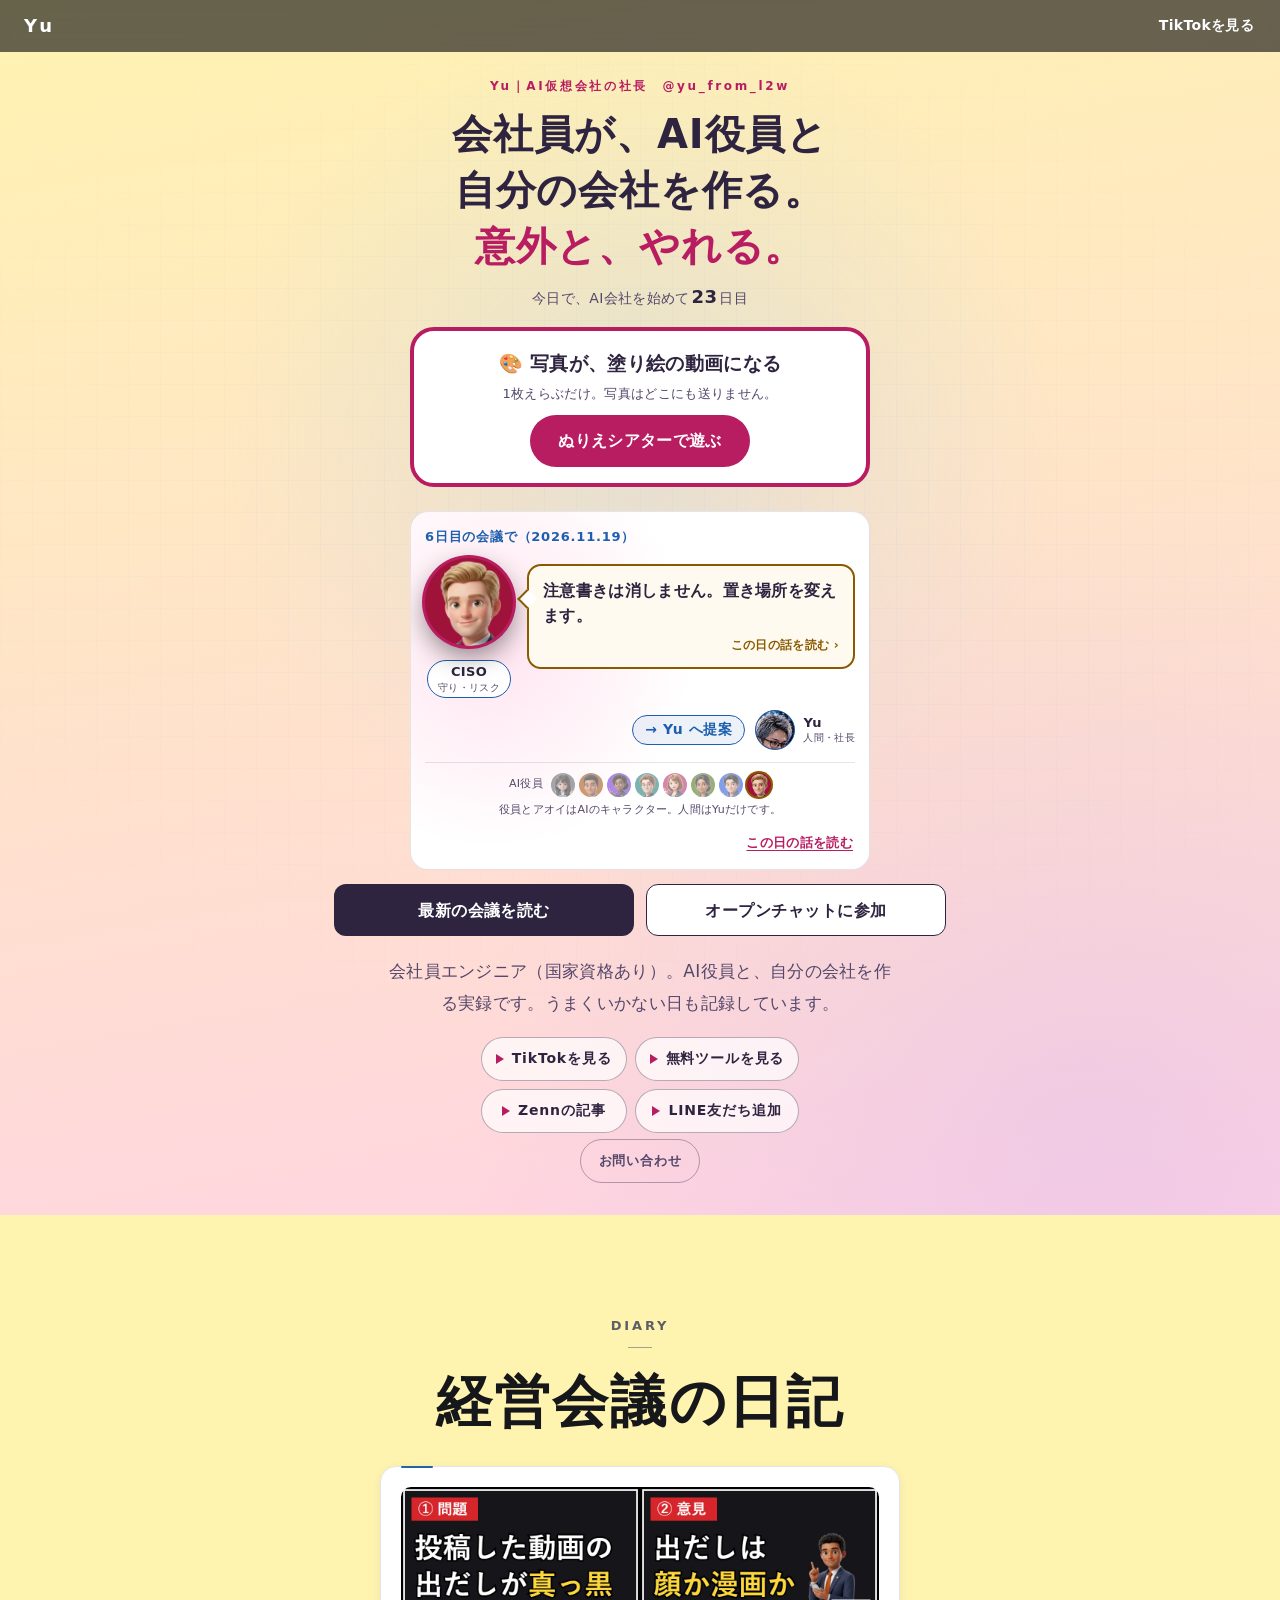
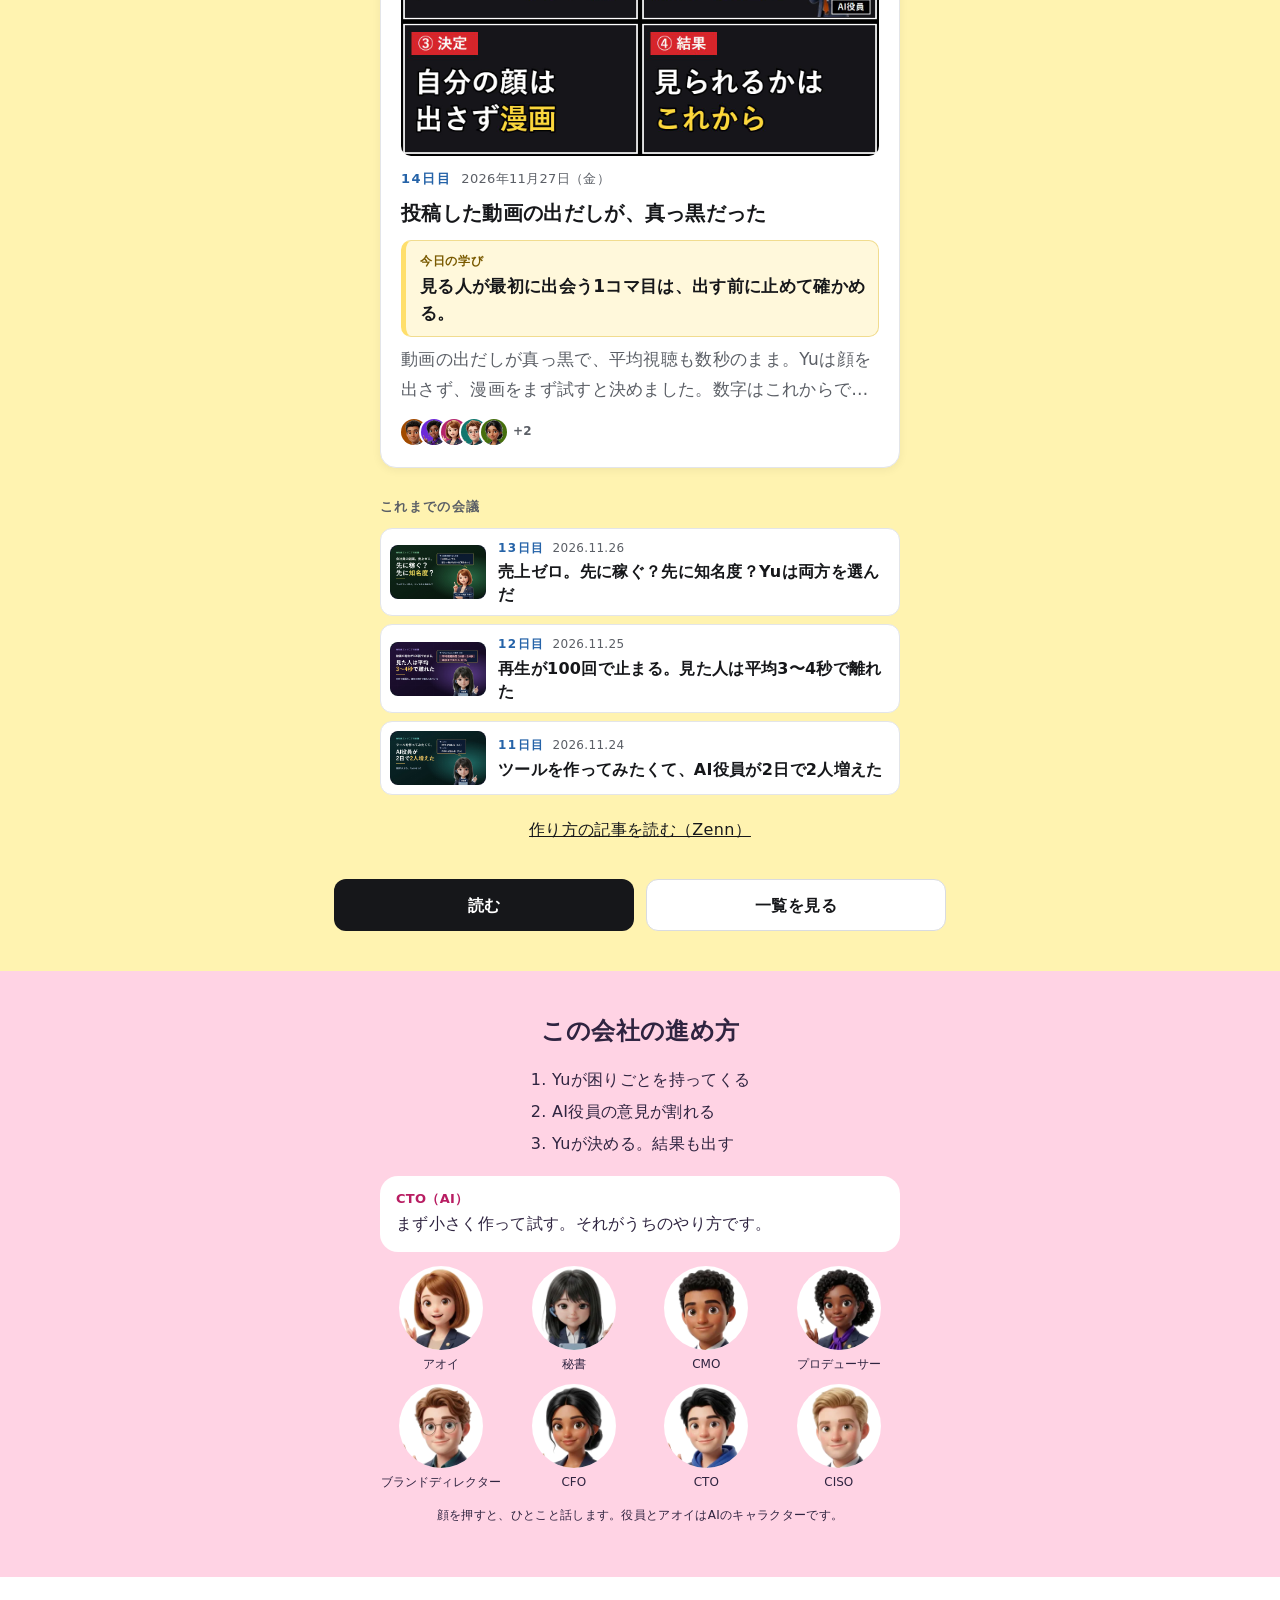
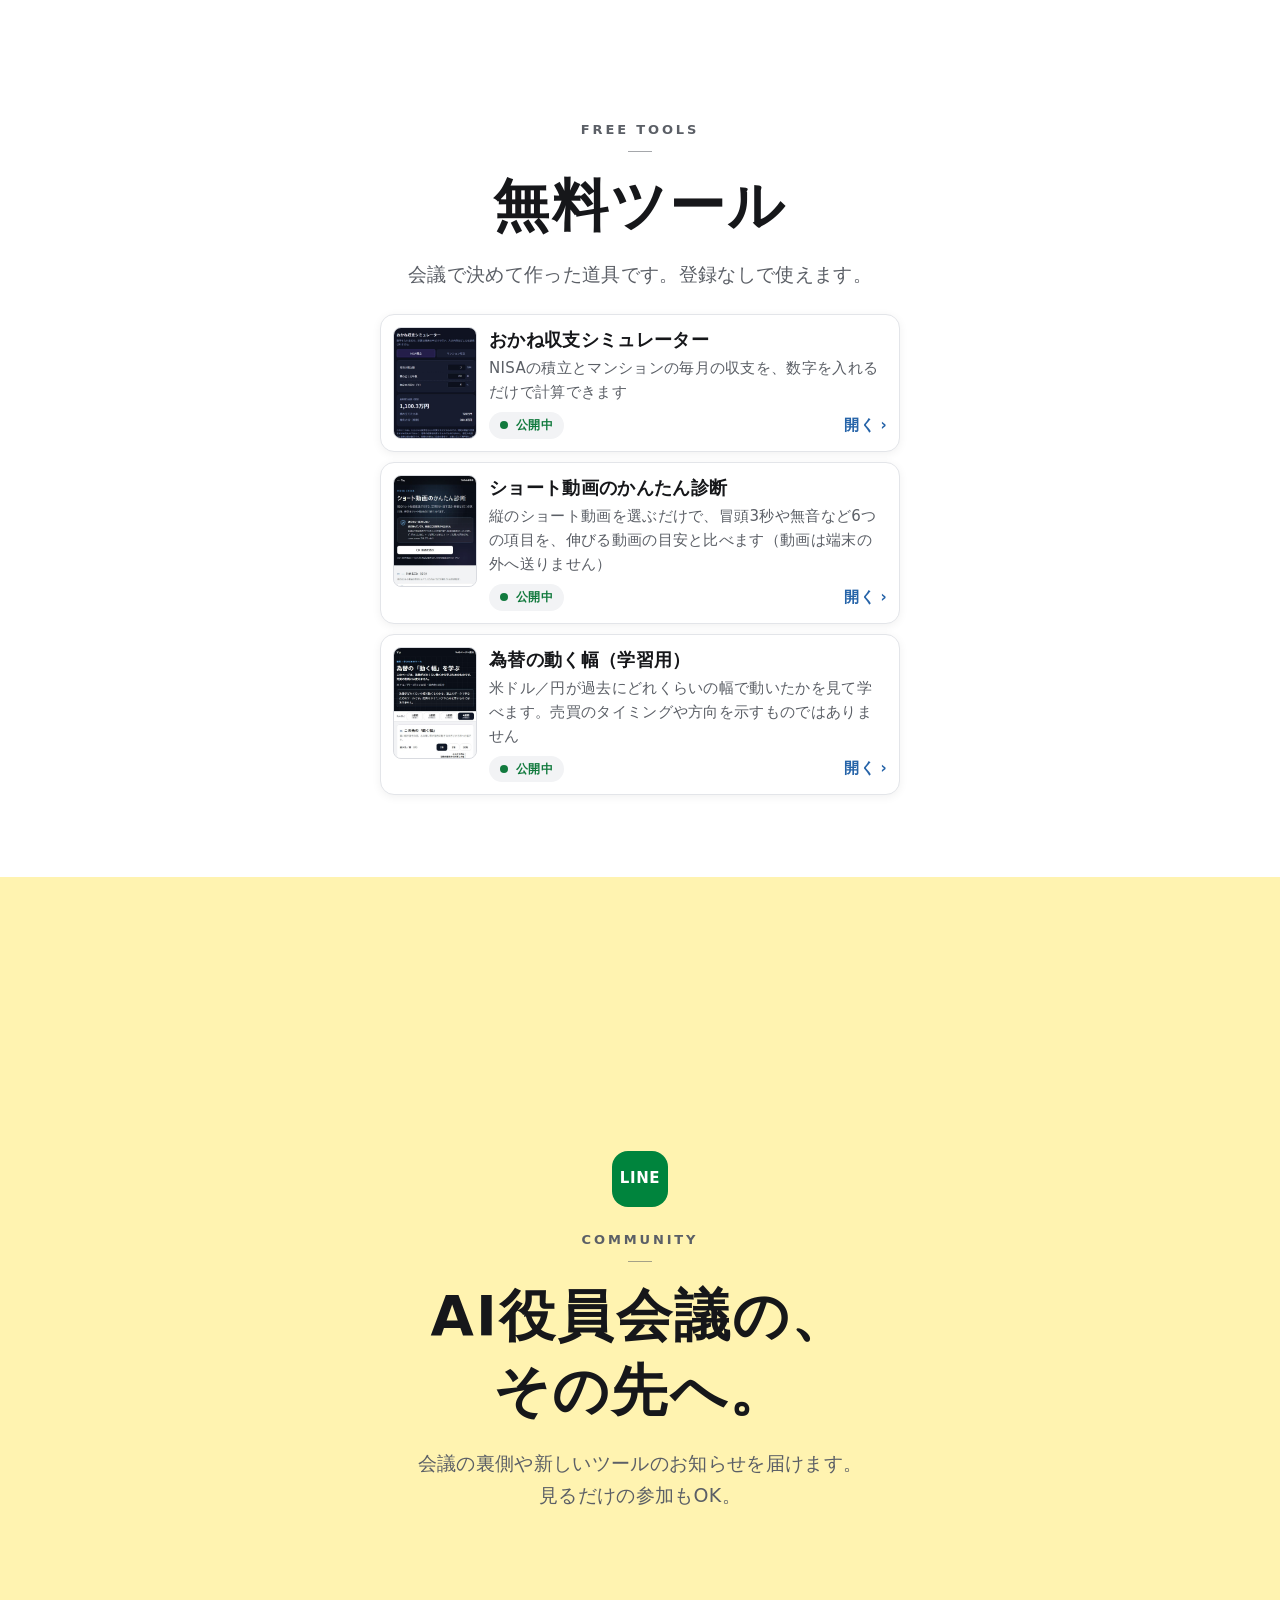
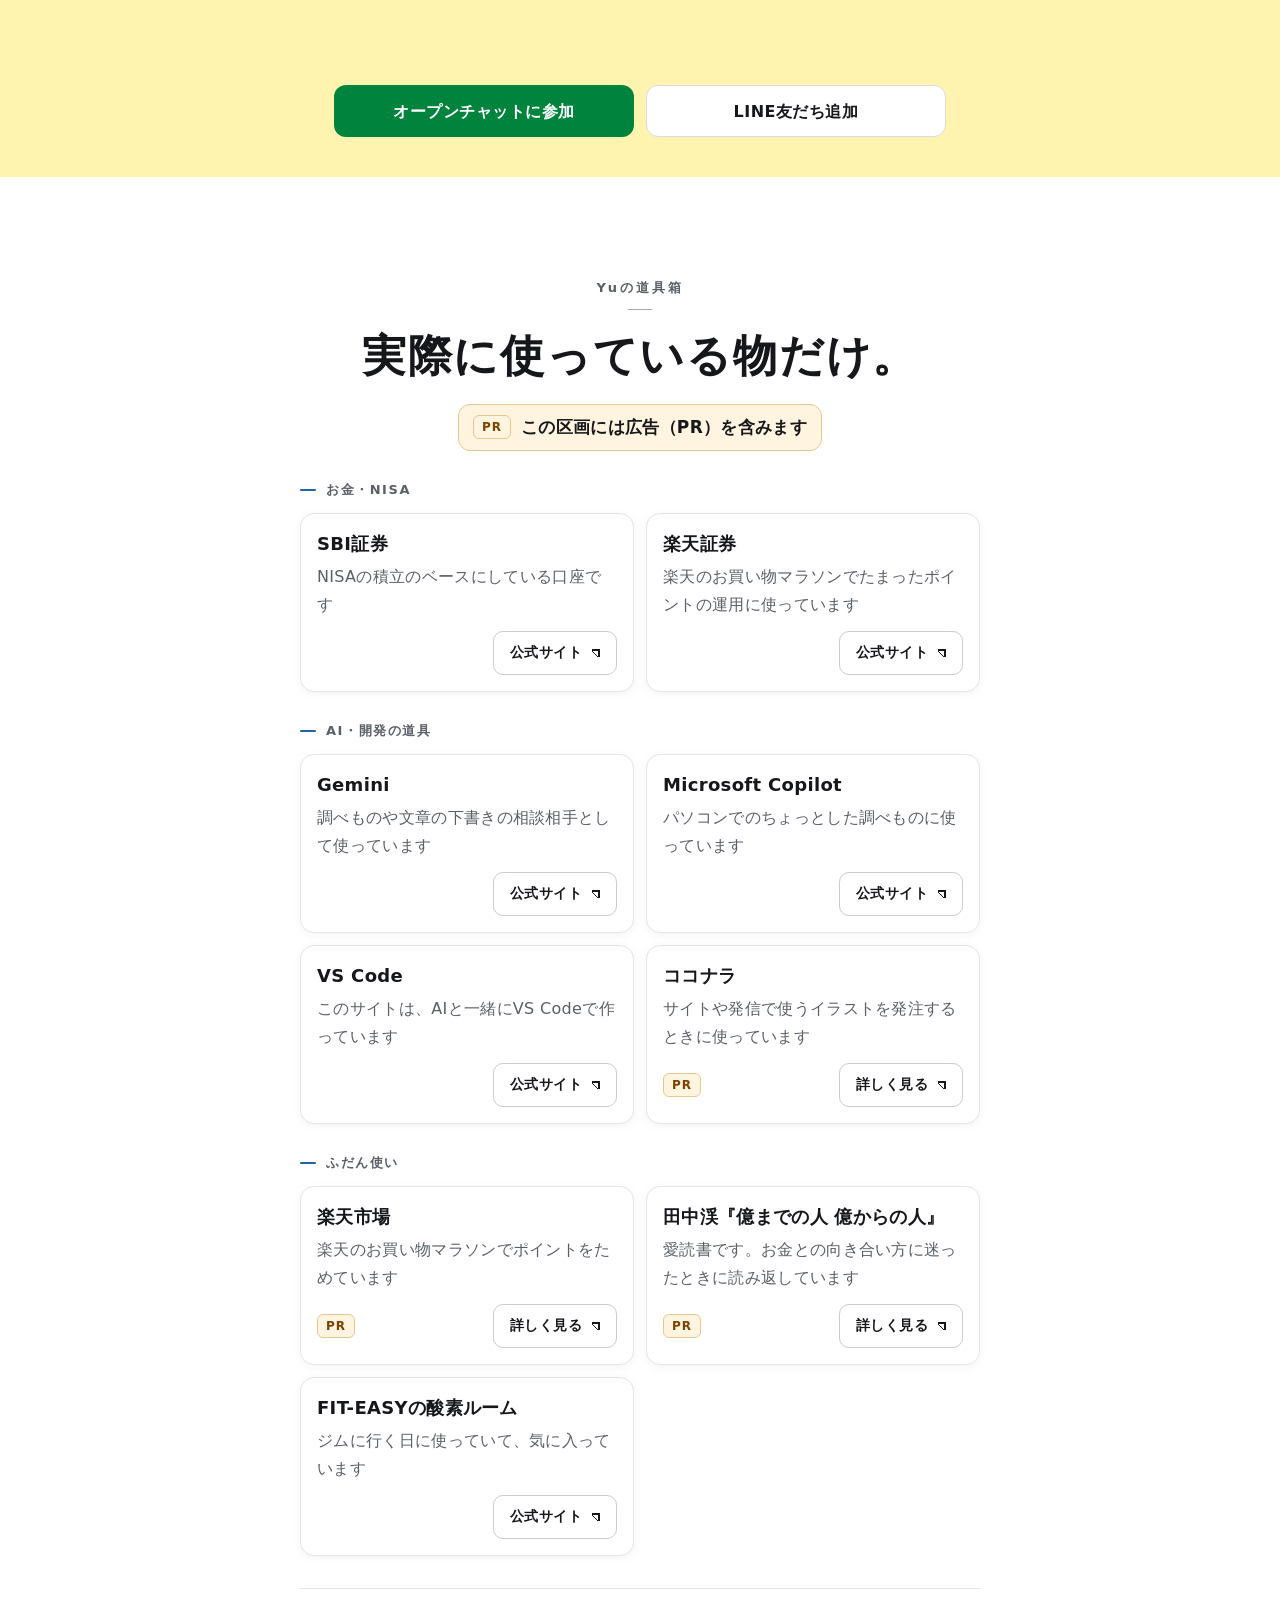
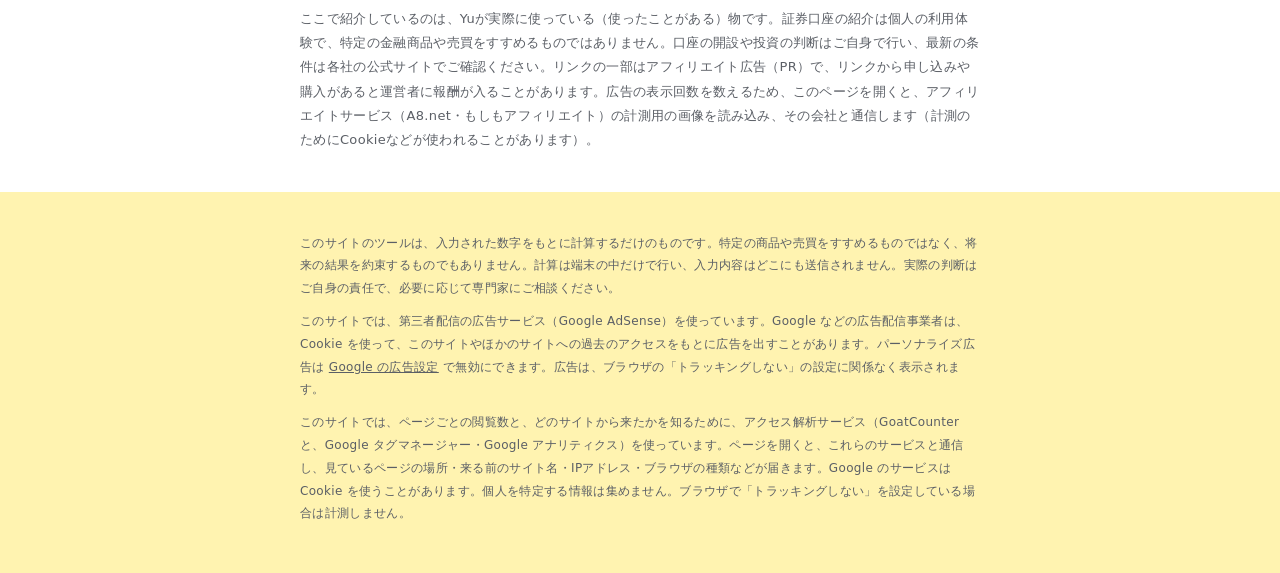
==== commit 9911009b: "入口ページを明るく刷新：ぬりえシアターの入口と役員の紹介を追加 Co-Authored-By: Claude Sonnet 5.5 <noreply@anthropic.com>" ====
--- a/index.html
+++ b/index.html
@@ -25,9 +25,9 @@
 <!-- ページの情報を送る範囲：ほかのサイトへ移るときに送るのはサイト名だけ（?date= などを送らない） -->
 <meta name="referrer" content="strict-origin-when-cross-origin">
 <!-- 共有カードと検索用の説明（requirements_seo.md）。画面には出ない。画像・URL は https://yu-ceo.github.io/ で始まる絶対URL。 -->
-<meta name="description" content="会社員エンジニアのYuが、AIで作った仮想会社の役員にお金と人生を相談する実録。AI役員会議の日記と、無料の収支シミュレーターを置いています。">
+<meta name="description" content="会社員エンジニアのYuが、AI役員と自分の会社を作る実録。写真が塗り絵の動画になる無料の「ぬりえシアター」と、AI役員会議の日記を置いています。">
 <meta property="og:title" content="Yu｜AI仮想会社の社長">
-<meta property="og:description" content="会社員エンジニアのYuが、AIで作った仮想会社の役員にお金と人生を相談する実録。AI役員会議の日記と、無料の収支シミュレーターを置いています。">
+<meta property="og:description" content="会社員エンジニアのYuが、AI役員と自分の会社を作る実録。写真が塗り絵の動画になる無料の「ぬりえシアター」と、AI役員会議の日記を置いています。">
 <meta property="og:type" content="website">
 <meta property="og:site_name" content="Yu｜AI仮想会社の社長">
 <meta property="og:locale" content="ja_JP">
@@ -50,6 +50,7 @@
 <link rel="stylesheet" href="css/diary.css">
 <link rel="stylesheet" href="css/diary_recent.css">
 <link rel="stylesheet" href="css/toolbox.css">
+<link rel="stylesheet" href="css/bright.css">
 </head>
 <body>
 
@@ -62,14 +63,20 @@
 <main>
   <!-- ① ヒーロー：小見出し・表示名・「AI会社を始めて N 日目」・役員が Yu に提案／指摘する場面・主役ボタン・プロフィール文・丸ボタン。文言を変えるときはここを直す -->
   <header class="panel hero" id="top">
-    <p class="hero-eyebrow">@yu_from_l2w</p>
-    <h1 class="hero-title"><span>Yu｜</span><span>AI仮想会社の社長</span></h1>
+    <p class="hero-eyebrow">Yu｜AI仮想会社の社長　@yu_from_l2w</p>
+    <h1 class="hero-title"><span>会社員が、AI役員と</span><span>自分の会社を作る。</span><span>意外と、やれる。</span></h1>
     <!-- 数字は js/hero_advice.js が入れて表示する（初めての人にも通じるよう「Day N」ではなくこの言い方にした） -->
     <p class="hero-days" id="hero-days" hidden>今日で、AI会社を始めて<b id="hero-days-number"></b>日目</p>
     <!-- 場面（css/hero_advice.css・js/hero_advice.js）。ランダムに選んだ役員を大きく出し、Yu に「提案」か「指摘」をしている場面にする。
          最初は no-quote の印つき（名言を選べないときは、役員の顔の列と説明だけを残し、空の吹き出しを出さないため）。
          Yu の写真は、受け取る側として右下に小さく出す。WebP を先に使い、使えないブラウザだけ yu.jpg を使う。
          width・height は画像の縦横のピクセル数（表示の大きさは CSS が決める。読み込み前に場所を取っておくため） -->
+    <!-- ぬりえシアターの入口（最初の画面に置く） -->
+    <div class="nurie-card">
+      <h2>🎨 写真が、塗り絵の動画になる</h2>
+      <p>1枚えらぶだけ。写真はどこにも送りません。</p>
+      <a href="nurie/">ぬりえシアターで遊ぶ</a>
+    </div>
     <div class="hero-stage" id="hero-stage">
       <div class="talk no-quote" id="hero-talk">
         <p class="talk-eyebrow" id="talk-eyebrow"></p>
@@ -102,7 +109,7 @@
       <a class="btn btn-hero-main" id="hero-tools" href="#tool-area">無料ツールを見る</a>
       <a class="btn btn-hero-sub" id="hero-openchat" target="_blank" rel="noopener" hidden>オープンチャットに参加</a>
     </div>
-    <p class="hero-profile">会社員エンジニア（国家資格あり）。AIで仮想会社を設立し、AI役員にお金と人生を相談しています。うまくいかない日も全部記録。<span class="nowrap-unit">毎日19時投稿／22時ライブ</span></p>
+    <p class="hero-profile">会社員エンジニア（国家資格あり）。AI役員と、自分の会社を作る実録です。うまくいかない日も記録しています。</p>
     <!-- 中央の控えめな丸いボタン（最大4つ・2つずつ2行）。TikTok・Zenn・LINE は URL が正しいときだけ、「無料ツールを見る」は主役が日記になったときだけ表示される -->
     <div class="hero-pills">
       <a class="btn-pill" id="hero-tiktok" target="_blank" rel="noopener" hidden>TikTokを見る</a>
@@ -136,6 +143,14 @@
     </div>
   </section>
 
+  <!-- この会社の進め方と役員の紹介（顔は js/officer_talk.js が並べる） -->
+  <section class="company" aria-labelledby="company-title">
+    <h2 id="company-title">この会社の進め方</h2>
+    <ol><li>Yuが困りごとを持ってくる</li><li>AI役員の意見が割れる</li><li>Yuが決める。結果も出す</li></ol>
+    <div class="company-say" aria-live="polite"><b id="officer-name"></b><span id="officer-line"></span></div>
+    <div class="company-faces" id="officer-faces"></div>
+    <p>顔を押すと、ひとこと話します。役員とアオイはAIのキャラクターです。</p>
+  </section>
   <!-- ②' 無料ツール。3枚だったパネルを1枚（1ツール＝1行）にまとめた。中身は js/tools_view.js が作って、この中に入れる -->
   <div id="tool-area"></div>
 
@@ -210,6 +225,8 @@
 <script src="js/toolbox_link.js" defer></script>
 <script src="js/toolbox_beacon.js" defer></script>
 <script src="js/toolbox_view.js" defer></script>
+<script src="js/bright_open.js" defer></script>
+<script src="js/officer_talk.js" defer></script>
 <script src="js/main.js" defer></script>
 <!-- アクセス解析は最後に読み込む（失敗しても、ほかの表示に影響させないため） -->
 <script src="js/adsense_loader.js" defer></script>
--- a/css/diary.css
+++ b/css/diary.css
@@ -254,3 +254,12 @@
 /* ===== カードの一番上の入口画像（入口の「最新の日記」・日記一覧）。16:9・幅いっぱい・角丸 ===== */
 .d-card-hero{display:block;width:100%;height:auto;aspect-ratio:16 / 9;margin:0 0 12px;border-radius:calc(var(--diary-card-radius) - 6px)}
 .d-card-hero[hidden]{display:none}
+
+/* ===== 読みやすさ（2026-11-28）：日記は丸ゴシック系の字にする。外部のフォントは読み込まず、端末にある字を使う ===== */
+body{font-family:"Hiragino Maru Gothic ProN","BIZ UDPGothic",system-ui,-apple-system,"Hiragino Sans","Meiryo",sans-serif;letter-spacing:.02em}
+/* 概要は1文を1行のかたまりに */
+.d-lead{white-space:pre-line;font-weight:700;line-height:1.9}
+/* 結果は1項目ずつ白い札にして、文の羅列に見えないようにする */
+.d-results li{padding:12px 14px 12px 30px;border:1px solid var(--color-gray);border-left:4px solid var(--diary-accent);border-radius:10px}
+.d-results li::before{display:none}
+.d-results li{padding-left:14px}
--- a/css/bright.css
+++ b/css/bright.css
@@ -0,0 +1,52 @@
+/*
+ * bright.css：入口ページ（index.html）だけの明るい配色と、ぬりえシアターの入口・役員の紹介の見た目。
+ * いちばん後に読み込み、ほかの CSS の値を上書きする。日記のページは読み込まないので、変わらない。
+ * 背景の色は、開くたびに js/bright_open.js が body の theme-1〜3 を付け替える（印なし＝1つ目の色）。
+ */
+body{--pop-1:#fff3b0;--pop-2:#ffd3e4;--pop-main:#b81d62;--pop-ink:#2f2440}
+body.theme-1{--pop-1:#c9f7ff;--pop-2:#e1ffd6;--pop-main:#08705d}
+body.theme-2{--pop-1:#ffe0c2;--pop-2:#ffd9f1;--pop-main:#ab3a0a}
+body.theme-3{--pop-1:#e8e0ff;--pop-2:#cdeeff;--pop-main:#5133c4}
+
+.hero{
+ --hero-text:#2f2440;--hero-text-sub:#54476a;--hero-accent:var(--pop-main);
+ --hero-btn-main:#2f2440;--hero-btn-main-text:#ffffff;
+ --hero-btn-sub-bg:#ffffff;--hero-btn-sub-text:#2f2440;--hero-btn-sub-border:#2f2440;
+ --hero-pill-border:rgba(47,36,64,.35);--hero-pill-bg:rgba(255,255,255,.7);--hero-pill-bg-hover:#ffffff;
+ --talk-bg-1:#ffffff;--talk-bg-2:#ffffff;--talk-glow:rgba(255,160,200,.28);--talk-border:rgba(47,36,64,.12);
+ --talk-blue:#1d5fae;--talk-yellow:#8a5a00;--talk-blue-soft:rgba(29,95,174,.08);--talk-yellow-soft:rgba(138,90,0,.08);
+ --talk-bubble-bg:#fffaf0;--talk-bubble-hover:#2f2440;--talk-tag-bg:#ffffff;--talk-face-ring:var(--pop-main);--talk-board-line:rgba(47,36,64,.12);
+ min-height:0;
+ background:linear-gradient(170deg,var(--pop-1),var(--pop-2));
+}
+.hero .hero-title{font-size:clamp(25px,7vw,40px);font-weight:700;letter-spacing:.02em;line-height:1.4}
+.hero .hero-title span{display:block}
+.hero .hero-title span:last-child{color:var(--pop-main)}
+.tone-white{background:#ffffff}
+.tone-gray{background:var(--pop-1)}
+
+/* ぬりえシアターの入口：最初の画面の主役 */
+.nurie-card{width:100%;max-width:var(--scene-max);margin:14px auto;padding:16px;border:4px solid var(--pop-main);border-radius:24px;background:#ffffff;text-align:center}
+.nurie-card h2{margin:0;font-size:19px;color:var(--pop-ink)}
+.nurie-card p{margin:4px 0 10px;font-size:13px;color:#54476a}
+.nurie-card a{display:inline-block;min-height:48px;padding:12px 28px;border-radius:999px;background:var(--pop-main);color:#ffffff;font-weight:700;text-decoration:none}
+.nurie-card a:focus-visible{outline:3px solid var(--pop-ink);outline-offset:3px}
+
+/* この会社の進め方 */
+.company{padding:40px 20px;background:var(--pop-2);text-align:center;color:var(--pop-ink)}
+.company h2{margin:0 0 12px;font-size:24px}
+.company ol{display:inline-block;margin:0 0 16px;padding-left:1.4em;text-align:left;line-height:2}
+.company-say{max-width:520px;min-height:76px;margin:0 auto 14px;padding:12px 16px;border-radius:18px;background:#ffffff;text-align:left}
+.company-say b{display:block;font-size:13px;color:var(--pop-main)}
+.company-faces{display:grid;grid-template-columns:repeat(4,1fr);gap:10px;max-width:520px;margin:0 auto}
+.company-faces button{padding:0;border:0;background:none;font:inherit;font-size:12px;color:inherit;cursor:pointer}
+.company-faces img{display:block;width:100%;max-width:84px;margin:0 auto 4px;border-radius:50%;background:#ffffff;transition:transform .2s}
+.company-faces button:hover img,.company-faces button:focus-visible img{transform:scale(1.1) rotate(-6deg)}
+.company > p{font-size:12px}
+
+/* 開いたときの紙ふぶき */
+.confetti{position:fixed;top:-20px;z-index:50;width:10px;height:14px;pointer-events:none;animation:confetti-fall linear forwards}
+@keyframes confetti-fall{to{transform:translateY(105vh) rotate(720deg)}}
+@keyframes nurie-breathe{50%{transform:scale(1.05)}}
+@media (prefers-reduced-motion:no-preference){ .nurie-card a{animation:nurie-breathe 2.2s ease-in-out infinite} }
+@media (prefers-reduced-motion:reduce){.confetti{display:none}.company-faces img{transition:none}}
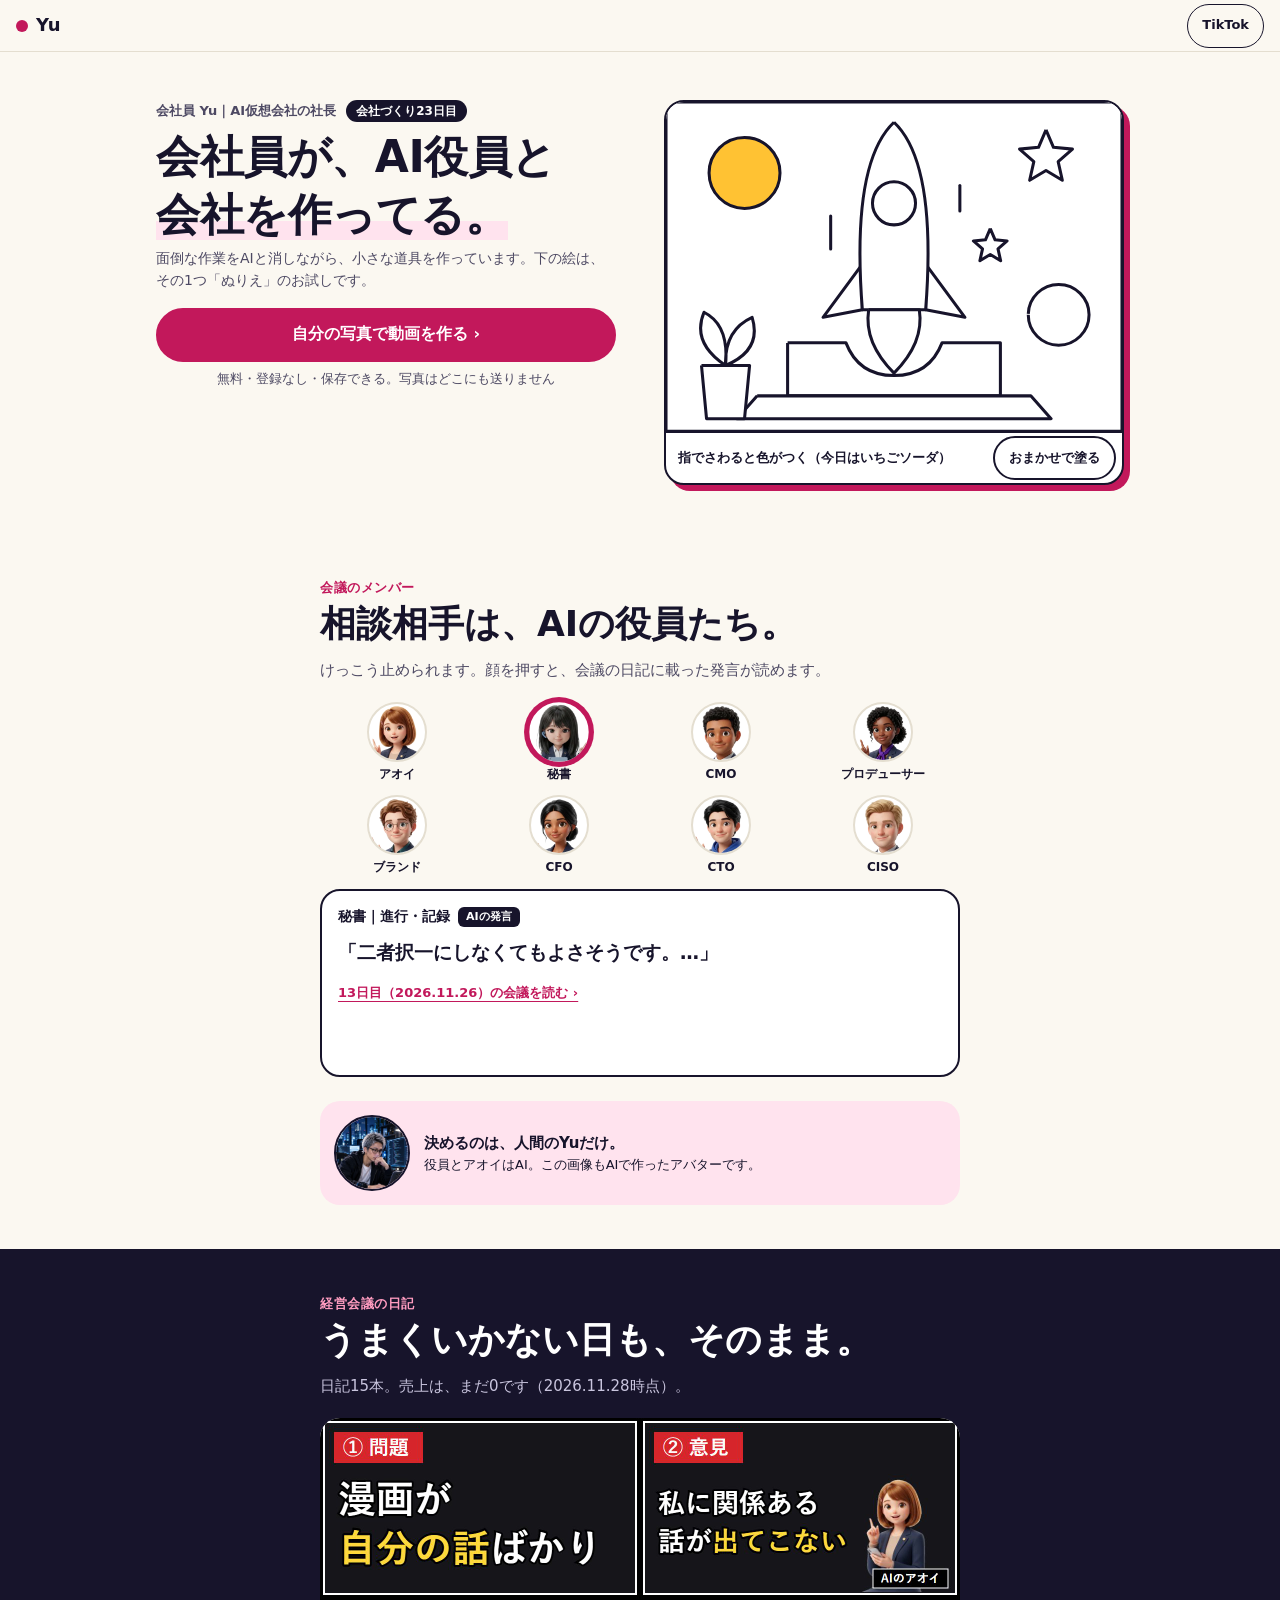
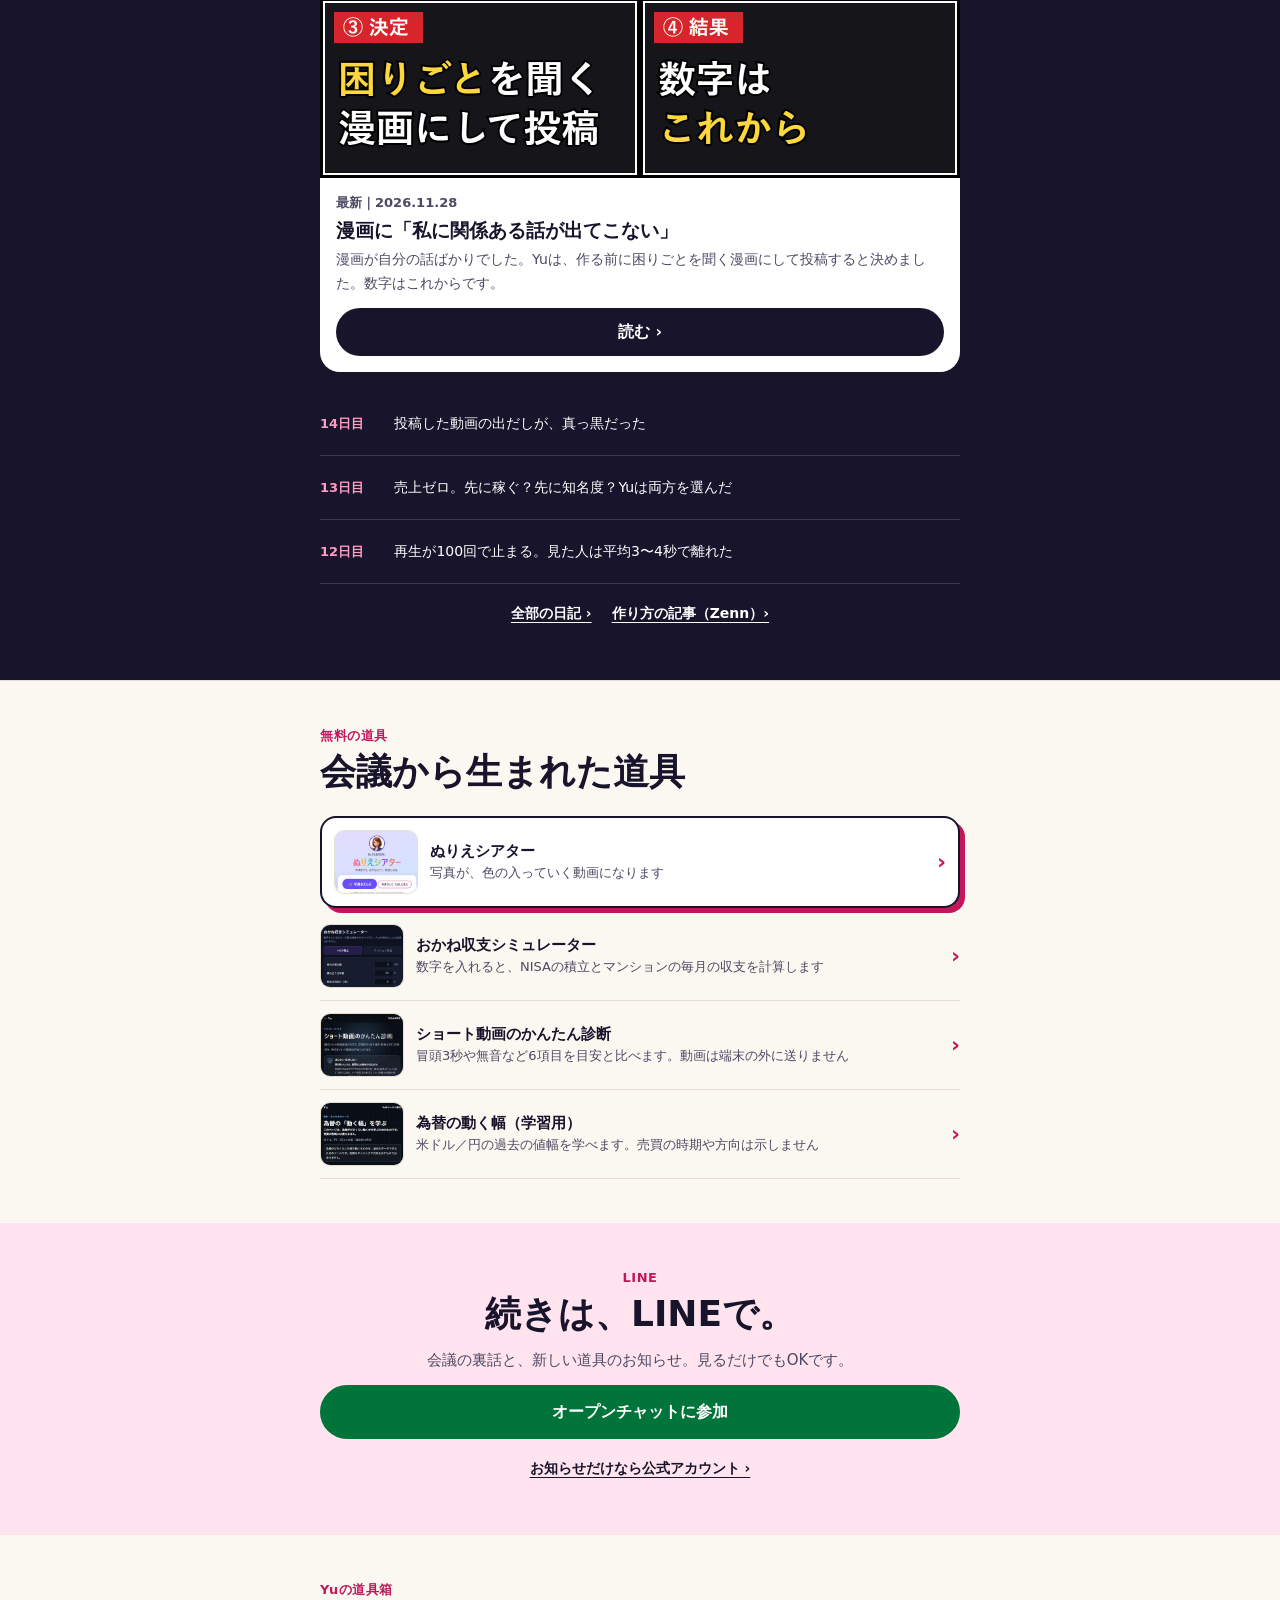
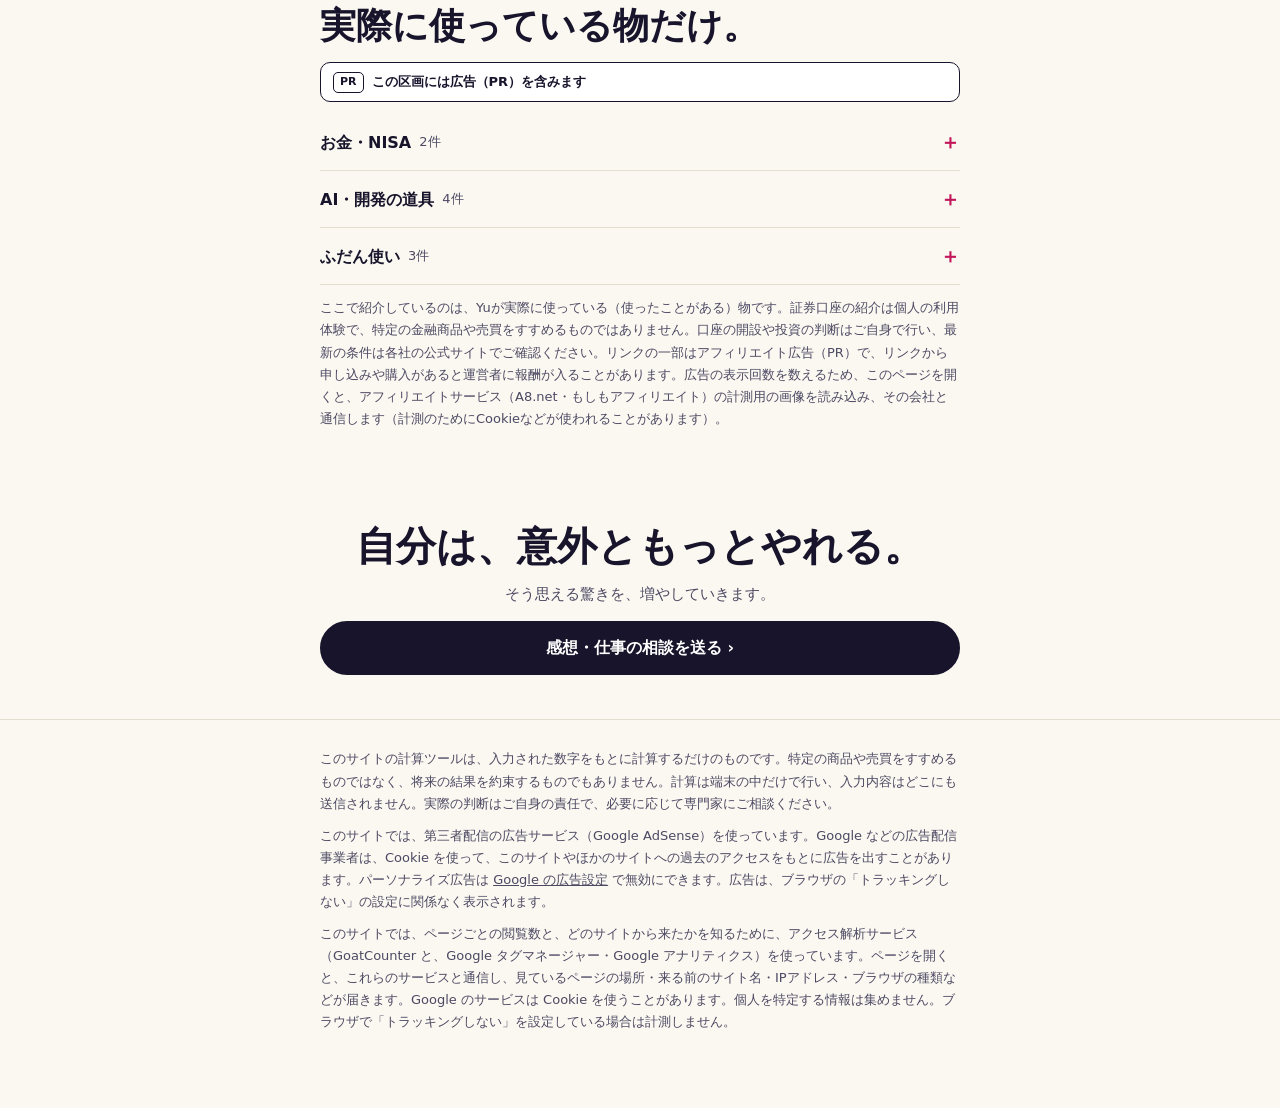
==== commit 5c532f6e: "入口ページを全面刷新：その場で塗れる絵・役員の発言・日記と配色をそろえる Co-Authored-By: Claude Sonnet 5.5 <noreply@anthropic.com>" ====
--- a/index.html
+++ b/index.html
@@ -3,13 +3,11 @@
 <head>
 <meta charset="utf-8">
 <!--
-  index.html：入口ページの骨組みだけを書くファイル（上から ①ヒーロー ②最新の日記（これまでの会議つき） ②' 無料ツールの1枚のパネル（場所） ③LINEのパネル ③' Yuの道具箱 ④注意書き）。
-  見た目は css/variables.css（色・大きさの値）・css/style.css（共通）・css/hero.css（ヒーロー）・css/hero_advice.css（ヒーローの場面）・css/diary.css（日記）・css/diary_recent.css（今日の学び・これまでの会議）、設定（URL）は js/site_config.js、ツールのデータは js/tools_data.js、
-  データの検査は js/tools_validate.js、パネルの表示は js/tools_view.js、ボタンの出し分けは js/link_button.js、
-  ヒーローの「役員が Yu に提案・指摘する場面」は js/board_quotes_data.js（名言の一覧）・js/board_quote_pick.js（選ぶ）・js/hero_advice.js（表示と「N日目」）と css/hero_advice.css、Yu の写真の読み込み失敗の対応は js/hero_image.js、背景の交互の色は js/panel_tone.js、動きは js/reveal_motion.js、
-  URLの # の場所への移動は js/hash_jump.js、最新の日記は js/diary_latest_panel.js・js/diary_recent_view.js（と diary_*.js）、
-  「最新の日記」パネルの Zenn の文字リンク（id=diary-zenn）は js/main.js が URL を入れて出し分ける、
-  道具箱は js/toolbox_data.js（データ）・toolbox_validate.js（検査）・toolbox_link.js（リンクの出し方）・toolbox_beacon.js（計測用画像）・toolbox_view.js（表示）と css/toolbox.css、流れは js/main.js。
+  index.html：入口ページの骨組みだけを書くファイル。上から ①何の人か＋指で塗れる絵＋ぬりえのボタン ②AI役員 ③日記 ④無料の道具 ⑤LINE ⑥道具箱（PR） ⑦締めくくり ⑧注意書き。
+  見た目は css/home_base.css（色と大きさの値・共通）・home_hero.css・home_officers.css・home_diary.css・home_tools.css・toolbox.css・home_motion.css。
+  塗れる絵は js/paint_data.js・paint_view.js（開くたびの色と絵は daily_pick.js、紙ふぶきは confetti.js）、日数は company_days.js、
+  役員の発言は officer_data.js・officer_view.js、日記は diary_latest_panel.js・diary_recent_view.js（と diary_*.js）、
+  道具は tools_data.js・tools_validate.js・tools_view.js、設定（URL）は site_config.js、道具箱は toolbox_*.js、流れは main.js。
   最新の日記は diary/entries/ のデータを読み込むので、公開サイト（https）か手元のサーバーで開いたときだけ出る。
   ブラウザで直接開くだけで動く（サーバー・インターネット接続は不要。外部のファイルは読み込まない）。
   例外は画像だけ：道具箱の紹介リンクのカードに置く、ASPの計測用の小さな画像（1×1。js/site_config.js の ASP_LIST のホストに限る）と、
@@ -42,149 +40,143 @@
 <meta name="google-site-verification" content="DRMRNizrtKxoNGWkSGP-5yyrqOF_DW4ScWJ_Nh_0c70">
 <meta name="viewport" content="width=device-width, initial-scale=1, viewport-fit=cover">
 <title>Yu｜AI仮想会社の社長</title>
-<!-- 変数（variables.css）を先に読み込む。ほかのCSSがその値を使うため -->
-<link rel="stylesheet" href="css/variables.css">
-<link rel="stylesheet" href="css/style.css">
-<link rel="stylesheet" href="css/hero.css">
-<link rel="stylesheet" href="css/hero_advice.css">
-<link rel="stylesheet" href="css/diary.css">
-<link rel="stylesheet" href="css/diary_recent.css">
+<!-- home_base.css（色と大きさの値）を先に読み込む。home_motion.css（PC幅・動きを減らす設定）は最後 -->
+<link rel="stylesheet" href="css/home_base.css">
+<link rel="stylesheet" href="css/home_hero.css">
+<link rel="stylesheet" href="css/home_officers.css">
+<link rel="stylesheet" href="css/home_diary.css">
+<link rel="stylesheet" href="css/home_tools.css">
 <link rel="stylesheet" href="css/toolbox.css">
-<link rel="stylesheet" href="css/bright.css">
+<link rel="stylesheet" href="css/home_motion.css">
 </head>
 <body>
 
-<!-- 上部の固定バー：左に「Yu」（ページの先頭へ）、右に TikTok。URLは js/site_config.js から main.js が入れる -->
 <nav class="bar" aria-label="サイトのメニュー">
-  <a class="bar-logo" href="#top">Yu</a>
-  <a class="bar-link" id="bar-tiktok" target="_blank" rel="noopener" hidden>TikTokを見る</a>
+  <a class="bar-logo" href="#top"><i aria-hidden="true"></i>Yu</a>
+  <a class="bar-link" id="bar-tiktok" target="_blank" rel="noopener" hidden>TikTok</a>
 </nav>
 
 <main>
-  <!-- ① ヒーロー：小見出し・表示名・「AI会社を始めて N 日目」・役員が Yu に提案／指摘する場面・主役ボタン・プロフィール文・丸ボタン。文言を変えるときはここを直す -->
-  <header class="panel hero" id="top">
-    <p class="hero-eyebrow">Yu｜AI仮想会社の社長　@yu_from_l2w</p>
-    <h1 class="hero-title"><span>会社員が、AI役員と</span><span>自分の会社を作る。</span><span>意外と、やれる。</span></h1>
-    <!-- 数字は js/hero_advice.js が入れて表示する（初めての人にも通じるよう「Day N」ではなくこの言い方にした） -->
-    <p class="hero-days" id="hero-days" hidden>今日で、AI会社を始めて<b id="hero-days-number"></b>日目</p>
-    <!-- 場面（css/hero_advice.css・js/hero_advice.js）。ランダムに選んだ役員を大きく出し、Yu に「提案」か「指摘」をしている場面にする。
-         最初は no-quote の印つき（名言を選べないときは、役員の顔の列と説明だけを残し、空の吹き出しを出さないため）。
-         Yu の写真は、受け取る側として右下に小さく出す。WebP を先に使い、使えないブラウザだけ yu.jpg を使う。
-         width・height は画像の縦横のピクセル数（表示の大きさは CSS が決める。読み込み前に場所を取っておくため） -->
-    <!-- ぬりえシアターの入口（最初の画面に置く） -->
-    <div class="nurie-card">
-      <h2>🎨 写真が、塗り絵の動画になる</h2>
-      <p>1枚えらぶだけ。写真はどこにも送りません。</p>
-      <a href="nurie/">ぬりえシアターで遊ぶ</a>
-    </div>
-    <div class="hero-stage" id="hero-stage">
-      <div class="talk no-quote" id="hero-talk">
-        <p class="talk-eyebrow" id="talk-eyebrow"></p>
-        <div class="talk-row">
-          <div class="talk-who"><span id="talk-face-holder"></span><span class="talk-name" id="talk-name"></span></div>
-          <!-- 吹き出し全体がリンク。押すと、その名言が出た日の日記へ飛ぶ（2026-11-21 追加。href は js/hero_advice.js が入れる） -->
-          <a class="talk-bubble" id="talk-bubble-link" href="diary/"><p class="talk-text" id="talk-text"></p><span class="talk-more" aria-hidden="true">この日の話を読む ›</span></a>
+  <!-- ① 何の人か ＋ ぬりえシアターの入口。文言を変えるときはここを直す -->
+  <section class="hero" id="top">
+    <div class="wrap">
+      <div class="hero-text">
+        <p class="who">会社員 Yu｜AI仮想会社の社長 <b id="company-days" hidden></b></p>
+        <h1><span class="hero-line"><span class="nowrap-unit">会社員が、</span><span class="nowrap-unit">AI役員と</span></span><span class="hero-line"><em>会社を作ってる。</em></span></h1>
+        <p class="lead">面倒な作業をAIと消しながら、小さな道具を作っています。下の絵は、その1つ「ぬりえ」のお試しです。</p>
+      </div>
+      <div class="hero-art">
+        <!-- 線画は js/paint_view.js が作る -->
+        <div class="canvas" id="canvas">
+          <svg id="art" viewBox="0 0 360 260" role="img" aria-label="塗り絵の絵"></svg>
+          <div class="done" id="paint-done" role="status" hidden>
+            <strong>ほら、意外とやれた。</strong>
+            <span>下のボタンで、あなたの写真でも。</span>
+          </div>
+          <div class="hint">
+            <span id="paint-hint" aria-live="polite">指でさわると色がつく</span>
+            <button type="button" id="paint-auto">おまかせで塗る</button>
+          </div>
         </div>
-        <div class="talk-to">
-          <span class="talk-tag" id="talk-tag"></span>
-          <span class="talk-yu">
-            <span class="talk-yu-photo" aria-hidden="true">
-              <picture>
-                <source srcset="assets/yu.webp" type="image/webp">
-                <img id="hero-image" src="assets/yu.jpg" alt="" width="787" height="1400" fetchpriority="high">
-              </picture>
-            </span>
-            <span>Yu<small>人間・社長</small></span>
-          </span>
-        </div>
-        <div class="talk-board" id="talk-board" role="img" aria-label="AI役員8人（秘書・CMO・プロデューサー・ブランドディレクター・アオイ・CFO・CTO・CISO）"></div>
-        <p class="scene-cap">役員とアオイはAIのキャラクター。人間はYuだけです。</p>
-        <div class="quote-foot"><a id="hero-quote-link" href="diary/">この日の話を読む</a></div>
-      </div>
-    </div>
-    <div class="actions">
-      <!-- 主役ボタン：最新の日記へ（js/diary_latest_panel.js が文字と行き先を入れて表示）。日記を出せないときは隠れたままで、下の「無料ツールを見る」が主役 -->
-      <a class="btn btn-hero-main" id="hero-main" href="diary/" hidden>今日の会議を読む</a>
-      <!-- 最初の主役：行き先（無料ツールのパネル、または「ただいま準備中です」）は main.js が入れる。日記が出せたら隠し、下の丸ボタンに置き換わる -->
-      <a class="btn btn-hero-main" id="hero-tools" href="#tool-area">無料ツールを見る</a>
-      <a class="btn btn-hero-sub" id="hero-openchat" target="_blank" rel="noopener" hidden>オープンチャットに参加</a>
-    </div>
-    <p class="hero-profile">会社員エンジニア（国家資格あり）。AI役員と、自分の会社を作る実録です。うまくいかない日も記録しています。</p>
-    <!-- 中央の控えめな丸いボタン（最大4つ・2つずつ2行）。TikTok・Zenn・LINE は URL が正しいときだけ、「無料ツールを見る」は主役が日記になったときだけ表示される -->
-    <div class="hero-pills">
-      <a class="btn-pill" id="hero-tiktok" target="_blank" rel="noopener" hidden>TikTokを見る</a>
-      <a class="btn-pill" id="hero-tools-pill" href="#tool-area" hidden>無料ツールを見る</a>
-      <!-- 2行目：Zenn の記事と LINE 公式アカウント。URL が正しいときだけ表示される（js/main.js） -->
-      <a class="btn-pill" id="hero-zenn" target="_blank" rel="noopener" hidden>Zennの記事</a>
-      <a class="btn-pill" id="hero-line" target="_blank" rel="noopener" hidden>LINE友だち追加</a>
-    </div>
-    <!-- お問い合わせ：丸ボタンの下に、枠線だけの控えめなリンクを1つ。同じサイトの contact.html へ移る（フォームのURLは js/site_config.js の CONTACT_FORM_URL） -->
-    <div class="hero-contact">
-      <a class="btn-contact" id="hero-contact" href="contact.html">お問い合わせ</a>
-    </div>
-  </header>
-
-  <!-- ② 最新の日記（ヒーローのすぐ下）。中身は js/diary_latest_panel.js が入れる。日記を出せないときは隠したまま -->
-  <section class="panel diary-panel" id="diary-latest" aria-labelledby="diary-latest-title" hidden>
-    <div class="panel-body reveal">
-      <p class="eyebrow">DIARY</p>
-      <h2 class="panel-title" id="diary-latest-title"><span>経営会議の</span><span>日記</span></h2>
-      <article class="diary-card" id="diary-latest-card"></article>
-      <!-- 最新の前の3件。1件も出せないときは隠したまま（js/diary_recent_view.js） -->
-      <div class="recent" id="diary-recent" hidden>
-        <p class="sub-head">これまでの会議</p>
-        <ol class="rc-list" id="diary-recent-list"></ol>
-      </div>
-      <a class="text-link" id="diary-zenn" target="_blank" rel="noopener" hidden>作り方の記事を読む（Zenn）</a>
-    </div>
-    <div class="actions">
-      <a class="btn btn-main" id="diary-latest-read" href="diary/">読む</a>
-      <a class="btn btn-sub" href="diary/">一覧を見る</a>
-    </div>
-  </section>
-
-  <!-- この会社の進め方と役員の紹介（顔は js/officer_talk.js が並べる） -->
-  <section class="company" aria-labelledby="company-title">
-    <h2 id="company-title">この会社の進め方</h2>
-    <ol><li>Yuが困りごとを持ってくる</li><li>AI役員の意見が割れる</li><li>Yuが決める。結果も出す</li></ol>
-    <div class="company-say" aria-live="polite"><b id="officer-name"></b><span id="officer-line"></span></div>
-    <div class="company-faces" id="officer-faces"></div>
-    <p>顔を押すと、ひとこと話します。役員とアオイはAIのキャラクターです。</p>
-  </section>
-  <!-- ②' 無料ツール。3枚だったパネルを1枚（1ツール＝1行）にまとめた。中身は js/tools_view.js が作って、この中に入れる -->
-  <div id="tool-area"></div>
-
-  <!-- ③ LINEのパネル。上がメイン（オープンチャット）、下がサブ（公式アカウント）。2つとも出せないときはパネルごと隠す -->
-  <section class="panel" id="line-panel" aria-labelledby="line-title">
-    <div class="panel-body reveal">
-      <div class="line-mark" aria-hidden="true">LINE</div>
-      <p class="eyebrow">COMMUNITY</p>
-      <h2 class="panel-title" id="line-title"><span>AI役員会議の、</span><span>その先へ。</span></h2>
-      <p class="panel-desc"><span class="nowrap-unit">会議の裏側や新しいツールのお知らせを届けます。</span><span class="nowrap-unit">見るだけの参加もOK。</span></p>
-    </div>
-    <div class="actions">
+      </div>
+      <div class="hero-cta">
+        <a class="btn btn-main" href="nurie/">自分の写真で動画を作る ›</a>
+        <p class="safe">無料・登録なし・保存できる。写真はどこにも送りません</p>
+      </div>
+    </div>
+  </section>
+
+  <!-- ② AI役員。顔のボタンは js/officer_view.js が並べる -->
+  <section id="officers" aria-labelledby="officers-title">
+    <div class="wrap reveal">
+      <p class="kicker">会議のメンバー</p>
+      <h2 id="officers-title"><span class="nowrap-unit">相談相手は、</span><span class="nowrap-unit">AIの役員たち。</span></h2>
+      <p class="desc">けっこう止められます。顔を押すと、会議の日記に載った発言が読めます。</p>
+      <div class="faces" id="officer-faces"></div>
+      <div class="say" aria-live="polite">
+        <p class="say-who"><span id="officer-name"></span><span class="say-ai">AIの発言</span></p>
+        <blockquote id="officer-line"></blockquote>
+        <a id="officer-link" href="diary/">日記を読む ›</a>
+      </div>
+      <div class="boss">
+        <picture>
+          <source srcset="assets/yu.webp" type="image/webp">
+          <img src="assets/yu.jpg" alt="Yuのアバター（AIで作った画像）" width="787" height="1400" loading="lazy">
+        </picture>
+        <p><strong>決めるのは、人間のYuだけ。</strong>役員とアオイはAI。この画像もAIで作ったアバターです。</p>
+      </div>
+    </div>
+  </section>
+
+  <!-- ③ 日記。状態（読み込み中・失敗・0件・通常）は js/diary_latest_panel.js が切り替える -->
+  <section class="night" id="diary-latest" aria-labelledby="diary-title">
+    <div class="wrap reveal">
+      <p class="kicker">経営会議の日記</p>
+      <h2 id="diary-title"><span class="nowrap-unit">うまくいかない日も、</span><span class="nowrap-unit">そのまま。</span></h2>
+      <!-- 「売上は、まだ0」と日付は自動で変わらないので、受注したら手で直す -->
+      <p class="desc"><span id="diary-count-area" hidden>日記<span id="diary-count"></span>本。</span>売上は、まだ0です<span class="nowrap-unit">（2026.11.28時点）。</span></p>
+
+      <div id="diary-ok" hidden>
+        <a class="latest" id="diary-latest-card" href="diary/"></a>
+        <ol class="past" id="diary-recent-list"></ol>
+      </div>
+      <div class="skel" id="diary-loading" role="status" aria-label="日記を読み込んでいます" hidden></div>
+      <div class="state" id="diary-failed" hidden>日記を読み込めませんでした。<br>通信の状態を確かめて、もう一度お試しください。<button type="button" class="btn" id="diary-retry">もう一度読み込む</button></div>
+      <div class="state" id="diary-empty" hidden>最初の日記は、次の会議のあとに出ます。</div>
+
+      <p class="links">
+        <a href="diary/">全部の日記 ›</a>
+        <a id="diary-zenn" target="_blank" rel="noopener" hidden>作り方の記事（Zenn）›</a>
+      </p>
+    </div>
+  </section>
+
+  <!-- ④ 無料の道具。行は js/tools_view.js が js/tools_data.js から作る -->
+  <section class="tools" id="tools" aria-labelledby="tools-title">
+    <div class="wrap reveal">
+      <p class="kicker">無料の道具</p>
+      <h2 id="tools-title">会議から生まれた道具</h2>
+      <ul class="tool-list" id="tool-list"></ul>
+    </div>
+  </section>
+
+  <!-- ⑤ LINE。2つとも出せないときは区画ごと隠す -->
+  <section class="line-area" id="line-panel" aria-labelledby="line-title">
+    <div class="wrap reveal">
+      <p class="kicker">LINE</p>
+      <h2 id="line-title">続きは、LINEで。</h2>
+      <p class="desc"><span class="nowrap-unit">会議の裏話と、新しい道具のお知らせ。</span><span class="nowrap-unit">見るだけでもOKです。</span></p>
       <a class="btn btn-line" id="line-openchat" target="_blank" rel="noopener" hidden>オープンチャットに参加</a>
-      <a class="btn btn-sub" id="line-official" target="_blank" rel="noopener" hidden>LINE友だち追加</a>
-    </div>
-  </section>
-
-  <!-- ③' Yuの道具箱。カードは js/toolbox_view.js が作って入れる。表示できる道具が0件ならパネルごと隠したまま -->
-  <section class="panel toolbox-panel" id="toolbox" aria-labelledby="toolbox-title" hidden>
-    <div class="panel-body reveal">
-      <p class="eyebrow">Yuの道具箱</p>
-      <h2 class="panel-title" id="toolbox-title">実際に使っている物だけ。</h2>
+      <p class="links"><a id="line-official" target="_blank" rel="noopener" hidden>お知らせだけなら公式アカウント ›</a></p>
+    </div>
+  </section>
+
+  <!-- ⑥ Yuの道具箱。中身は js/toolbox_view.js が作る。表示できる道具が0件なら区画ごと隠したまま -->
+  <section id="toolbox" aria-labelledby="toolbox-title" hidden>
+    <div class="wrap reveal">
+      <p class="kicker">Yuの道具箱</p>
+      <h2 id="toolbox-title">実際に使っている物だけ。</h2>
       <!-- PR表示：紹介リンクが1件以上あるときだけ toolbox_view.js が出す -->
       <p class="tb-pr-notice" id="toolbox-pr" hidden><span class="tb-pr" aria-hidden="true">PR</span><span>この区画には広告（PR）を含みます</span></p>
-      <div class="tb-genres" id="toolbox-genres"></div>
+      <div id="toolbox-genres"></div>
       <!-- 道具箱の注意書き。文は toolbox_view.js が、表示中の道具に合わせて入れる -->
       <p class="tb-disclaimer" id="toolbox-disclaimer"></p>
     </div>
   </section>
+
+  <!-- ⑦ 締めくくり。お問い合わせは同じサイトの contact.html（フォームのURLは js/site_config.js の CONTACT_FORM_URL） -->
+  <section class="end" aria-labelledby="end-title">
+    <div class="wrap reveal">
+      <h2 id="end-title"><span class="nowrap-unit">自分は、</span><span class="nowrap-unit">意外ともっとやれる。</span></h2>
+      <p class="desc"><span class="nowrap-unit">そう思える驚きを、増やしていきます。</span></p>
+      <a class="btn btn-ink" id="end-contact" href="contact.html">感想・仕事の相談を送る ›</a>
+    </div>
+  </section>
 </main>
 
-<!-- ④ 共通の注意書き。文言を変えるときは、ここを直す -->
+<!-- ⑧ 共通の注意書き。文言を変えるときは、ここを直す -->
 <footer class="note" id="note">
-  <p>このサイトのツールは、入力された数字をもとに計算するだけのものです。特定の商品や売買をすすめるものではなく、将来の結果を約束するものでもありません。計算は端末の中だけで行い、入力内容はどこにも送信されません。実際の判断はご自身の責任で、必要に応じて専門家にご相談ください。</p>
+  <p>このサイトの計算ツールは、入力された数字をもとに計算するだけのものです。特定の商品や売買をすすめるものではなく、将来の結果を約束するものでもありません。計算は端末の中だけで行い、入力内容はどこにも送信されません。実際の判断はご自身の責任で、必要に応じて専門家にご相談ください。</p>
   <p>このサイトでは、第三者配信の広告サービス（Google AdSense）を使っています。Google などの広告配信事業者は、Cookie を使って、このサイトやほかのサイトへの過去のアクセスをもとに広告を出すことがあります。パーソナライズ広告は <a href="https://www.google.com/settings/ads" target="_blank" rel="noopener">Google の広告設定</a> で無効にできます。広告は、ブラウザの「トラッキングしない」の設定に関係なく表示されます。</p>
   <p>このサイトでは、ページごとの閲覧数と、どのサイトから来たかを知るために、アクセス解析サービス（GoatCounter と、Google タグマネージャー・Google アナリティクス）を使っています。ページを開くと、これらのサービスと通信し、見ているページの場所・来る前のサイト名・IPアドレス・ブラウザの種類などが届きます。Google のサービスは Cookie を使うことがあります。個人を特定する情報は集めません。ブラウザで「トラッキングしない」を設定している場合は計測しません。</p>
 </footer>
@@ -197,17 +189,21 @@
 <script src="js/hero_image.js" defer></script>
 <script src="js/tools_view.js" defer></script>
 <script src="js/link_button.js" defer></script>
-<script src="js/panel_tone.js" defer></script>
 <script src="js/reveal_motion.js" defer></script>
 <script src="js/hash_jump.js" defer></script>
+<script src="js/daily_pick.js" defer></script>
+<script src="js/confetti.js" defer></script>
+<script src="js/paint_data.js" defer></script>
+<script src="js/paint_view.js" defer></script>
 <script src="js/diary_day.js" defer></script>
+<script src="js/company_days.js" defer></script>
+<script src="js/officer_data.js" defer></script>
+<script src="js/officer_view.js" defer></script>
 <script src="js/diary_safety.js" defer></script>
 <script src="js/diary_speakers.js" defer></script>
 <script src="js/diary_validate.js" defer></script>
 <script src="js/diary_validate_story.js" defer></script>
 <script src="js/diary_markup.js" defer></script>
-<script src="js/board_quotes_data.js" defer></script>
-<script src="js/board_quote_pick.js" defer></script>
 <script src="js/diary_format3_counts.js" defer></script>
 <script src="js/diary_validate_format3_media.js" defer></script>
 <script src="js/diary_validate_format3_parts.js" defer></script>
@@ -217,7 +213,6 @@
 <script src="js/diary_load.js" defer></script>
 <script src="js/diary_parts.js" defer></script>
 <script src="js/diary_hero_view.js" defer></script>
-<script src="js/hero_advice.js" defer></script>
 <script src="js/diary_recent_view.js" defer></script>
 <script src="js/diary_latest_panel.js" defer></script>
 <script src="js/toolbox_data.js" defer></script>
@@ -225,8 +220,6 @@
 <script src="js/toolbox_link.js" defer></script>
 <script src="js/toolbox_beacon.js" defer></script>
 <script src="js/toolbox_view.js" defer></script>
-<script src="js/bright_open.js" defer></script>
-<script src="js/officer_talk.js" defer></script>
 <script src="js/main.js" defer></script>
 <!-- アクセス解析は最後に読み込む（失敗しても、ほかの表示に影響させないため） -->
 <script src="js/adsense_loader.js" defer></script>
--- a/css/home_base.css
+++ b/css/home_base.css
@@ -0,0 +1,72 @@
+/*
+ * home_base.css：入口ページ（index.html）の土台（色・大きさの値、全体、上のバー、区画の見出し、ボタン）。
+ * 入口の css は home_*.css と toolbox.css だけ。日記・お問い合わせのページは variables.css（同じ配色）を使う。
+ * 色は画用紙と墨。差し色は「今日の色」1つで、body の theme-0〜4 で入れ替える（js/main.js が開くたびに付ける）。
+ */
+:root{
+  --paper:#fbf8f1;        /* 地の色（画用紙） */
+  --card:#ffffff;
+  --ink:#17142b;          /* 文字・線（墨）。地に対して約16.9:1 */
+  --ink-sub:#4d4963;      /* 説明文。約8.1:1 */
+  --line:#e4ded0;         /* 区切り線 */
+  --night:#17142b;        /* 日記の区画 */
+  --night-card:#242042;
+  --night-card-light:#34305a; /* 読み込み中の光 */
+  --night-line:#3a355c;
+  --night-dash:#6a6495;
+  --night-shot:#0f0d1e;   /* 入口画像がない日の面 */
+  --night-sub:#c9c5de;    /* 夜の面の説明文。約10.7:1 */
+  --line-green:#00743a;   /* LINE のボタンだけ。白文字で約5.9:1 */
+  --focus:#2f6fed;        /* キーボード操作のときの枠 */
+  --fs-h1:clamp(28px,7.9vw,46px);
+  --fs-h2:clamp(26px,7vw,36px);
+  --fs-body:16px;
+  --fs-sub:14px;
+  --fs-note:13px;
+  --gutter:16px;          /* 左右の余白 */
+  --sec:44px;             /* 区画の上下の余白 */
+  --max:640px;            /* 中身の最大幅 */
+  --radius:20px;
+  --btn-h:54px;           /* 指で押しやすいよう44px以上 */
+  --bar-h:52px;
+}
+/* 今日の色（初期値＝いちごソーダ。--accent は白文字がのせられる濃さ、--accent-lite は夜の面の上の文字用） */
+body,body.theme-0{--accent:#c2185b;--accent-soft:#ffe3ee;--accent-lite:#ff9cc0}
+body.theme-1{--accent:#00705f;--accent-soft:#d9f5ef;--accent-lite:#68e3cb} /* ラムネ */
+body.theme-2{--accent:#a83a06;--accent-soft:#ffe8d6;--accent-lite:#ffab73} /* 夕やけ */
+body.theme-3{--accent:#5236c9;--accent-soft:#ebe6ff;--accent-lite:#b9a9ff} /* ゆめ空 */
+body.theme-4{--accent:#2c6b1f;--accent-soft:#e5f4da;--accent-lite:#aae884} /* 若葉 */
+
+*,*::before,*::after{box-sizing:border-box}
+[hidden]{display:none !important}
+html{-webkit-text-size-adjust:100%}
+@media (prefers-reduced-motion:no-preference){ html{scroll-behavior:smooth} }
+body{margin:0;background:var(--paper);color:var(--ink);font-family:"Hiragino Kaku Gothic ProN","Hiragino Sans","Yu Gothic UI","Meiryo",system-ui,sans-serif;font-size:var(--fs-body);line-height:1.7;overflow-x:hidden}
+img{max-width:100%;height:auto}
+a{color:inherit}
+button{font:inherit;color:inherit}
+:focus-visible{outline:3px solid var(--focus);outline-offset:3px}
+h1,h2,h3,p{margin:0}
+h1,h2,h3{line-height:1.3;word-break:auto-phrase}
+.nowrap-unit{display:inline-block} /* 文の途中で改行させず、切れ目で折り返す */
+.wrap{max-width:var(--max);margin:0 auto;padding:0 var(--gutter)}
+section{padding:var(--sec) 0;scroll-margin-top:var(--bar-h)}
+
+/* 上のバー */
+.bar{position:sticky;top:0;z-index:20;display:flex;align-items:center;gap:8px;min-height:var(--bar-h);padding:env(safe-area-inset-top) var(--gutter) 0;background:var(--paper);border-bottom:1px solid var(--line)}
+.bar-logo{display:flex;align-items:center;gap:8px;min-height:44px;margin-right:auto;font-weight:800;font-size:18px;text-decoration:none}
+.bar-logo i{width:12px;height:12px;border-radius:50%;background:var(--accent)}
+.bar-link{display:inline-flex;align-items:center;min-height:44px;padding:0 14px;border:1.5px solid var(--ink);border-radius:999px;font-size:13px;font-weight:700;text-decoration:none}
+
+/* 区画の見出し */
+.kicker{font-size:13px;font-weight:800;color:var(--accent);letter-spacing:.04em}
+h2{margin:2px 0 10px;font-size:var(--fs-h2);font-weight:900}
+.desc{color:var(--ink-sub);font-size:15px}
+
+/* ボタン */
+.btn{display:flex;align-items:center;justify-content:center;gap:8px;width:100%;min-height:var(--btn-h);padding:8px 20px;border:2.5px solid var(--ink);border-radius:999px;background:var(--card);color:var(--ink);font-size:16px;font-weight:800;line-height:1.4;text-align:center;text-decoration:none;cursor:pointer}
+.btn-main{background:var(--accent);border-color:var(--accent);color:var(--card)}
+.btn-ink{background:var(--ink);color:var(--card)}
+.btn-line{background:var(--line-green);border-color:var(--line-green);color:var(--card)}
+.links{display:flex;flex-wrap:wrap;gap:0 20px;justify-content:center;margin-top:8px}
+.links a{display:inline-flex;align-items:center;min-height:44px;font-size:var(--fs-sub);font-weight:700;text-underline-offset:4px}
--- a/css/home_hero.css
+++ b/css/home_hero.css
@@ -0,0 +1,29 @@
+/*
+ * home_hero.css：最初の画面（何の人か・指で塗れる絵・ぬりえシアターのボタン）。
+ * 色の値は home_base.css。絵の中身は js/paint_data.js、塗る操作は js/paint_view.js。
+ */
+.hero{padding:14px 0 28px}
+.who{display:flex;flex-wrap:wrap;gap:4px 10px;align-items:center;font-size:13px;font-weight:700;color:var(--ink-sub)}
+.who b{padding:1px 10px;border-radius:999px;background:var(--ink);color:var(--card);font-size:12px}
+h1{margin:6px 0 4px;font-size:var(--fs-h1);font-weight:900;letter-spacing:-.01em}
+h1 .hero-line{display:block}
+h1 em{font-style:normal;background:linear-gradient(transparent 62%,var(--accent-soft) 62%)}
+.lead{font-size:var(--fs-sub);color:var(--ink-sub);line-height:1.6}
+
+/* 塗れる絵。塗る前は白（fill 属性）で、塗ると js が fill を入れ替える */
+.canvas{position:relative;margin:12px 0 0;border:2.5px solid var(--ink);border-radius:var(--radius);background:var(--card);overflow:hidden;box-shadow:6px 6px 0 var(--accent)}
+/* touch-action:pan-y：縦の指の動きはページのスクロールのまま、横になぞると塗れる */
+.canvas svg{display:block;width:100%;height:auto;max-height:46vh;touch-action:pan-y;cursor:crosshair;user-select:none;-webkit-user-select:none;-webkit-tap-highlight-color:transparent}
+.canvas .region{stroke:var(--ink);stroke-width:2.4;stroke-linejoin:round;transition:fill .35s}
+.canvas .deco{fill:none;stroke:var(--ink);stroke-width:2.4;stroke-linecap:round;pointer-events:none}
+.canvas.draw .region,.canvas.draw .deco{stroke-dasharray:1;animation:draw-line 1.1s ease-out both}
+@keyframes draw-line{from{stroke-dashoffset:1}to{stroke-dashoffset:0}}
+.hint{display:flex;align-items:center;gap:8px;min-height:52px;padding:3px 6px 3px 12px;border-top:2.5px solid var(--ink);font-size:13px;font-weight:700}
+.hint span{margin-right:auto;line-height:1.4}
+.hint button{flex:none;min-height:44px;padding:0 14px;border:2px solid var(--ink);border-radius:999px;background:var(--card);font-size:13px;font-weight:800;cursor:pointer}
+.done{position:absolute;left:12px;right:12px;top:12px;padding:10px 12px;border:2.5px solid var(--ink);border-radius:14px;background:var(--card);text-align:center;pointer-events:none;animation:pop .5s cubic-bezier(.2,1.6,.4,1) both}
+.done strong{display:block;font-size:22px;font-weight:900;line-height:1.4}
+.done span{font-size:13px;color:var(--ink-sub)}
+@keyframes pop{from{opacity:0;transform:scale(.7)}}
+.hero .btn{margin-top:16px}
+.safe{margin-top:6px;text-align:center;font-size:var(--fs-note);color:var(--ink-sub)}
--- a/css/home_officers.css
+++ b/css/home_officers.css
@@ -0,0 +1,18 @@
+/*
+ * home_officers.css：AI役員の区画（顔の並び・会議で実際に出た発言・Yu の紹介）。
+ * 色の値は home_base.css。中身は js/officer_data.js と js/officer_view.js。
+ */
+.faces{display:grid;grid-template-columns:repeat(4,1fr);gap:12px 8px;margin:18px 0 0}
+.faces button{display:flex;flex-direction:column;align-items:center;gap:4px;padding:0;border:0;background:none;cursor:pointer;font-size:12px;font-weight:700;line-height:1.4;min-width:0}
+.faces img{width:100%;max-width:60px;aspect-ratio:1;border-radius:50%;background:var(--card);border:2.5px solid var(--line);transition:transform .2s}
+.faces button[aria-pressed="true"] img{border-color:var(--accent);box-shadow:0 0 0 3px var(--accent);transform:scale(1.06)}
+.say{margin:14px 0 0;padding:14px 16px 4px;min-height:188px;border:2.5px solid var(--ink);border-radius:var(--radius);background:var(--card)}
+.say-who{display:flex;flex-wrap:wrap;align-items:center;gap:8px;font-weight:800;font-size:var(--fs-sub)}
+.say-ai{padding:0 8px;border-radius:6px;background:var(--ink);color:var(--card);font-size:11px;font-weight:800;line-height:1.8}
+.say blockquote{margin:8px 0 4px;font-size:19px;font-weight:800;line-height:1.6;overflow-wrap:anywhere}
+.say a{display:inline-flex;align-items:center;min-height:44px;font-size:13px;font-weight:700;color:var(--accent);text-underline-offset:4px}
+.boss{display:flex;gap:14px;align-items:center;margin-top:24px;padding:14px;border-radius:var(--radius);background:var(--accent-soft)}
+.boss picture{flex:none}
+.boss img{display:block;width:76px;height:76px;border-radius:50%;object-fit:cover;object-position:50% 30%;border:2.5px solid var(--ink)}
+.boss p{font-size:13px;line-height:1.6}
+.boss strong{display:block;font-size:15px}
--- a/css/home_diary.css
+++ b/css/home_diary.css
@@ -0,0 +1,23 @@
+/*
+ * home_diary.css：日記の区画（夜の面）。最新1件の札・前の3件・読み込み中と失敗と0件の表示。
+ * 色の値は home_base.css。中身は js/diary_latest_panel.js と js/diary_recent_view.js が入れる。
+ */
+.night{background:var(--night);color:var(--card)}
+.night .kicker{color:var(--accent-lite)}
+.night .desc{color:var(--night-sub)}
+.latest{display:block;margin-top:18px;border-radius:var(--radius);background:var(--card);color:var(--ink);overflow:hidden;text-decoration:none}
+.latest .d-card-hero{display:block;width:100%;height:auto;aspect-ratio:16 / 9;object-fit:cover;background:var(--night-shot)}
+.latest .noimg{display:flex;align-items:center;justify-content:center;width:100%;aspect-ratio:16 / 9;background:var(--night-shot);color:var(--card);font-weight:900;font-size:28px}
+.latest .body{display:block;padding:14px 16px 16px}
+.latest .meta{display:block;font-size:var(--fs-note);font-weight:700;color:var(--ink-sub)}
+.latest h3{margin:4px 0 6px;font-size:19px;overflow-wrap:anywhere}
+.latest p{font-size:var(--fs-sub);color:var(--ink-sub);overflow-wrap:anywhere}
+.latest .read{display:flex;align-items:center;justify-content:center;min-height:48px;margin-top:12px;border-radius:999px;background:var(--ink);color:var(--card);font-weight:800}
+.past{margin:20px 0 0;padding:0;list-style:none}
+.past a{display:flex;gap:12px;align-items:center;min-height:64px;padding:10px 0;border-bottom:1px solid var(--night-line);text-decoration:none;font-size:var(--fs-sub);line-height:1.55}
+.past small{flex:none;width:4.8em;color:var(--accent-lite);font-weight:800;font-size:var(--fs-note)}
+.past span{min-width:0;overflow-wrap:anywhere}
+.state{margin-top:18px;padding:28px 16px;border:1.5px dashed var(--night-dash);border-radius:var(--radius);text-align:center;font-size:var(--fs-sub)}
+.state .btn{margin-top:14px}
+.skel{height:200px;margin-top:18px;border-radius:var(--radius);background:linear-gradient(100deg,var(--night-card) 40%,var(--night-card-light) 50%,var(--night-card) 60%) 0 0 / 300% 100%;animation:skel 1.4s linear infinite}
+@keyframes skel{to{background-position:-300% 0}}
--- a/css/home_tools.css
+++ b/css/home_tools.css
@@ -0,0 +1,24 @@
+/*
+ * home_tools.css：無料の道具の一覧・LINE の区画・締めくくり・ページ最下部の注意書き。
+ * 色の値は home_base.css。道具の行は js/tools_view.js が作る。
+ */
+.tools{border-top:1px solid var(--line)}
+.tool-list{margin:20px 0 0;padding:0;list-style:none}
+.tool-list a,.tool-list .tl-preparing{display:flex;gap:12px;align-items:center;padding:12px 0;border-bottom:1px solid var(--line);text-decoration:none}
+.tool-list .tl-shot{flex:none;width:84px;height:64px;object-fit:cover;object-position:top;border-radius:10px;border:1px solid var(--line);background:var(--card)}
+.tool-list .tl-text{min-width:0;flex:1}
+.tool-list .tl-name{display:block;font-size:15px;font-weight:700;line-height:1.5}
+.tool-list .tl-desc{display:block;font-size:var(--fs-note);color:var(--ink-sub);line-height:1.6}
+.tool-list .tl-status{display:block;font-size:var(--fs-note);font-weight:700}
+.tool-list .first a{margin-bottom:4px;padding:12px;border:2.5px solid var(--ink);border-radius:16px;background:var(--card);box-shadow:5px 5px 0 var(--accent)}
+.tool-list .tl-arrow{flex:none;font-size:22px;color:var(--accent)}
+
+.line-area{background:var(--accent-soft);text-align:center}
+.line-area .btn{margin-top:12px}
+
+.end{text-align:center}
+.end h2{font-size:clamp(28px,8vw,40px)}
+.end .btn{margin-top:14px}
+
+.note{padding:28px 0 calc(64px + env(safe-area-inset-bottom));border-top:1px solid var(--line);font-size:var(--fs-note);color:var(--ink-sub)}
+.note p{max-width:var(--max);margin:0 auto 10px;padding:0 var(--gutter)}
--- a/css/toolbox.css
+++ b/css/toolbox.css
@@ -1,91 +1,21 @@
 /*
- * toolbox.css：「Yuの道具箱」パネルの見た目（カード・PRの印・PR表示・ボタン・計測用画像の置き方・注意書き）
- * 色や大きさの値は css/variables.css の「道具箱」の節にまとめている。値を変えるときはそちらを直す。
- * スマホ幅（360px）は1列、640px以上は2列。横スクロールは出さない。
- * index.html から読み込まれる。中身（カード）は js/toolbox_view.js が作る。
+ * toolbox.css：「Yuの道具箱」（ジャンルごとの折りたたみ・道具の行・PRの印・PR表示・ボタン・計測用画像の置き方・注意書き）。
+ * 色の値は home_base.css。中身は js/toolbox_view.js が作る。クラス名に広告ブロックに消される言葉（ad・banner など）を使わない。
  */
-
-/* パネル：ほかのパネルと同じ全画面の形。道具が多いときは高さが伸びてよい（中身を上から並べる） */
-.toolbox-panel .panel-body{justify-content:flex-start;max-width:var(--tb-max)}
-.toolbox-panel .panel-title{font-size:var(--fs-tb-title)}
-
-/* PR表示：見出しのすぐ下。本文と同じくらいの大きさ・濃い文字にする（広告であることを隠さないため） */
-.tb-pr-notice{
-  display:flex;align-items:center;justify-content:center;gap:10px;
-  margin:18px auto 0;padding:10px 14px;
-  max-width:100%;
-  border:1px solid var(--tb-pr-border);border-radius:12px;
-  background:var(--tb-pr-bg);
-  color:var(--color-text);
-  font-size:var(--fs-tb-pr-notice);font-weight:600;line-height:1.5;
-  text-align:left;
-}
-.tb-pr-notice .tb-pr{flex:none}
-
-/* 「PR」の印（カード・PR表示で共通の見た目。どこが広告かを結びつけやすくするため） */
-.tb-pr{
-  display:inline-flex;align-items:center;justify-content:center;
-  min-width:34px;height:24px;padding:0 8px;
-  border:1px solid var(--tb-pr-border);border-radius:6px;
-  background:var(--tb-pr-bg);color:var(--tb-pr-text);
-  font-size:var(--fs-tb-pr-badge);font-weight:800;letter-spacing:.08em;line-height:1;
-}
-
-/* ジャンルのまとまり（見出し＋カードの一覧） */
-.tb-genres{margin-top:28px;text-align:left}
-.tb-genre + .tb-genre{margin-top:var(--tb-genre-gap)}
-.tb-genre-title{
-  display:flex;align-items:center;gap:10px;
-  margin:0 0 12px;
-  font-size:var(--fs-tb-genre);font-weight:700;letter-spacing:.12em;
-  color:var(--color-text-sub);
-}
-.tb-genre-title::before{content:"";width:16px;height:2px;border-radius:2px;background:var(--tb-genre-mark)}
-.tb-list{list-style:none;margin:0;padding:0;display:grid;grid-template-columns:1fr;gap:var(--tb-card-gap)}
-/* 640px以上（タブレット・パソコン幅）では2列に並べる */
-@media (min-width:640px){ .tb-list{grid-template-columns:1fr 1fr} }
-
-/* 道具のカード（名前・Yuの一言・下の行に「PR」とボタン） */
-.tb-card{
-  position:relative;                /* 計測用画像を角に重ねて置くため（レイアウトに影響させない） */
-  display:flex;flex-direction:column;
-  min-width:0;                      /* 長い名前でもカードが横にはみ出さないようにする */
-  padding:var(--tb-card-pad);
-  background:var(--tb-card-bg);
-  border:1px solid var(--tb-card-border);
-  border-radius:var(--tb-card-radius);
-  box-shadow:var(--tb-card-shadow);
-}
-.tb-name{margin:0;font-size:var(--fs-tb-name);font-weight:700;line-height:1.5;overflow-wrap:anywhere}
-.tb-note{margin:6px 0 0;font-size:var(--fs-tb-note-text);line-height:1.75;color:var(--color-text-sub);overflow-wrap:anywhere}
-
-/* 下の行：左に「PR」、右にボタン。リンクなしの道具では行ごと作らない（ボタンの場所を空けないため） */
-.tb-foot{display:flex;align-items:center;justify-content:space-between;gap:10px;margin-top:auto;padding-top:12px}
-.tb-foot .tb-btn{margin-left:auto}
-.tb-btn{
-  display:inline-flex;align-items:center;justify-content:center;gap:8px;
-  min-height:var(--tb-btn-height);padding:0 16px;
-  border:1.5px solid var(--tb-btn-border);border-radius:var(--tb-btn-radius);
-  background:var(--tb-btn-bg);color:var(--tb-btn-text);
-  font-size:var(--fs-tb-btn);font-weight:700;text-decoration:none;letter-spacing:.03em;
-  transition:border-color .15s;
-}
-.tb-btn:hover{border-color:var(--color-text)}
-.tb-btn:focus-visible{outline:3px solid var(--color-focus);outline-offset:3px}
-/* 新しいタブで開く印（右上向きの矢印「↗」）。画像を読み込まず、CSSの線だけで描く */
-.tb-btn::after{
-  content:"";width:8px;height:8px;margin-left:2px;
-  border-right:2px solid currentColor;border-top:2px solid currentColor;
-  background:linear-gradient(to top right, transparent 42%, currentColor 42%, currentColor 58%, transparent 58%);
-}
-
-/* 計測用画像（1×1）：カードの右下の角に重ねて置く。画像があってもなくても、カードの高さ・ボタンの位置は変わらない */
-.tb-beacon{position:absolute;right:0;bottom:0;width:1px;height:1px;border:0;pointer-events:none}
-
-/* 道具箱の注意書き（パネルの下部） */
-.tb-disclaimer{
-  margin:32px 0 0;padding-top:18px;
-  border-top:1px solid var(--tb-card-border);
-  font-size:var(--fs-tb-disclaimer);line-height:1.85;
-  color:var(--color-text-sub);text-align:left;
-}
+.tb-pr-notice{display:flex;gap:8px;align-items:center;margin:12px 0;padding:8px 12px;border:1.5px solid var(--ink);border-radius:10px;background:var(--card);font-size:13px;font-weight:700}
+.tb-pr{flex:none;padding:0 6px;border:1.5px solid var(--ink);border-radius:5px;font-size:11px;font-weight:900;line-height:1.7}
+.tb-genre{border-bottom:1px solid var(--line)}
+.tb-genre summary{display:flex;align-items:center;gap:8px;min-height:56px;cursor:pointer;font-weight:800;list-style:none}
+.tb-genre summary::-webkit-details-marker{display:none}
+.tb-genre summary::after{content:"＋";margin-left:auto;font-size:20px;color:var(--accent)}
+.tb-genre[open] summary::after{content:"−"}
+.tb-genre-count{font-weight:400;font-size:var(--fs-note);color:var(--ink-sub)}
+.tb-list{margin:0 0 12px;padding:0;list-style:none}
+.tb-card{position:relative;display:grid;grid-template-columns:minmax(0,1fr) auto;column-gap:10px;align-items:center;padding:10px 0;border-top:1px dashed var(--line)}
+.tb-name{grid-column:1;margin:0;font-size:var(--fs-sub);line-height:1.5;overflow-wrap:anywhere}
+.tb-note{grid-column:1;font-size:var(--fs-note);color:var(--ink-sub);line-height:1.6}
+.tb-foot{grid-column:2;grid-row:1 / span 2;display:flex;flex-direction:column;align-items:center;gap:4px}
+.tb-btn{display:inline-flex;align-items:center;justify-content:center;min-width:88px;max-width:9em;min-height:44px;padding:4px 10px;border:1.5px solid var(--ink);border-radius:999px;background:var(--card);font-size:var(--fs-note);font-weight:800;line-height:1.4;text-align:center;text-decoration:none}
+/* 計測用画像（1×1）は場所を取らせない。読み込みは止めないので display:none にはしない */
+.tb-beacon{position:absolute;right:0;bottom:0;width:1px;height:1px;opacity:0;pointer-events:none}
+.tb-disclaimer{margin-top:12px;font-size:var(--fs-note);color:var(--ink-sub)}
--- a/css/home_motion.css
+++ b/css/home_motion.css
@@ -0,0 +1,28 @@
+/*
+ * home_motion.css：紙ふぶき・下から出てくる動き・PC幅の並び・動きを減らす設定。入口の css の最後に読み込む。
+ * 紙ふぶきの落ちる動きは js/confetti.js、出てくる区画の印は js/reveal_motion.js。
+ */
+.confetti{position:fixed;top:-20px;left:0;z-index:40;width:9px;height:14px;pointer-events:none}
+.reveal{transition:opacity .5s,transform .5s}
+.reveal.off{opacity:0;transform:translateY(24px)}
+
+/* PC幅：最初の画面を2列（左に文とボタン、右に絵） */
+@media (min-width:880px){
+  :root{--max:1000px}
+  .hero{padding:48px 0}
+  .hero .wrap{display:grid;grid-template-columns:1fr 1fr;column-gap:48px;grid-template-rows:auto 1fr;align-items:start}
+  .hero-text{grid-column:1;grid-row:1}
+  .hero-art{grid-column:2;grid-row:1 / 3}
+  .hero-cta{grid-column:1;grid-row:2}
+  .canvas{margin:0}
+  .canvas svg{max-height:none}
+  h1{font-size:44px}
+  section:not(.hero) .wrap,.note p{max-width:672px}
+}
+
+/* 動きを減らす設定の人には、線の動き・紙ふぶき・浮き上がりを止める（塗る操作は使える） */
+@media (prefers-reduced-motion:reduce){
+  *{animation:none !important;transition:none !important}
+  .confetti{display:none}
+  .reveal.off{opacity:1;transform:none}
+}
